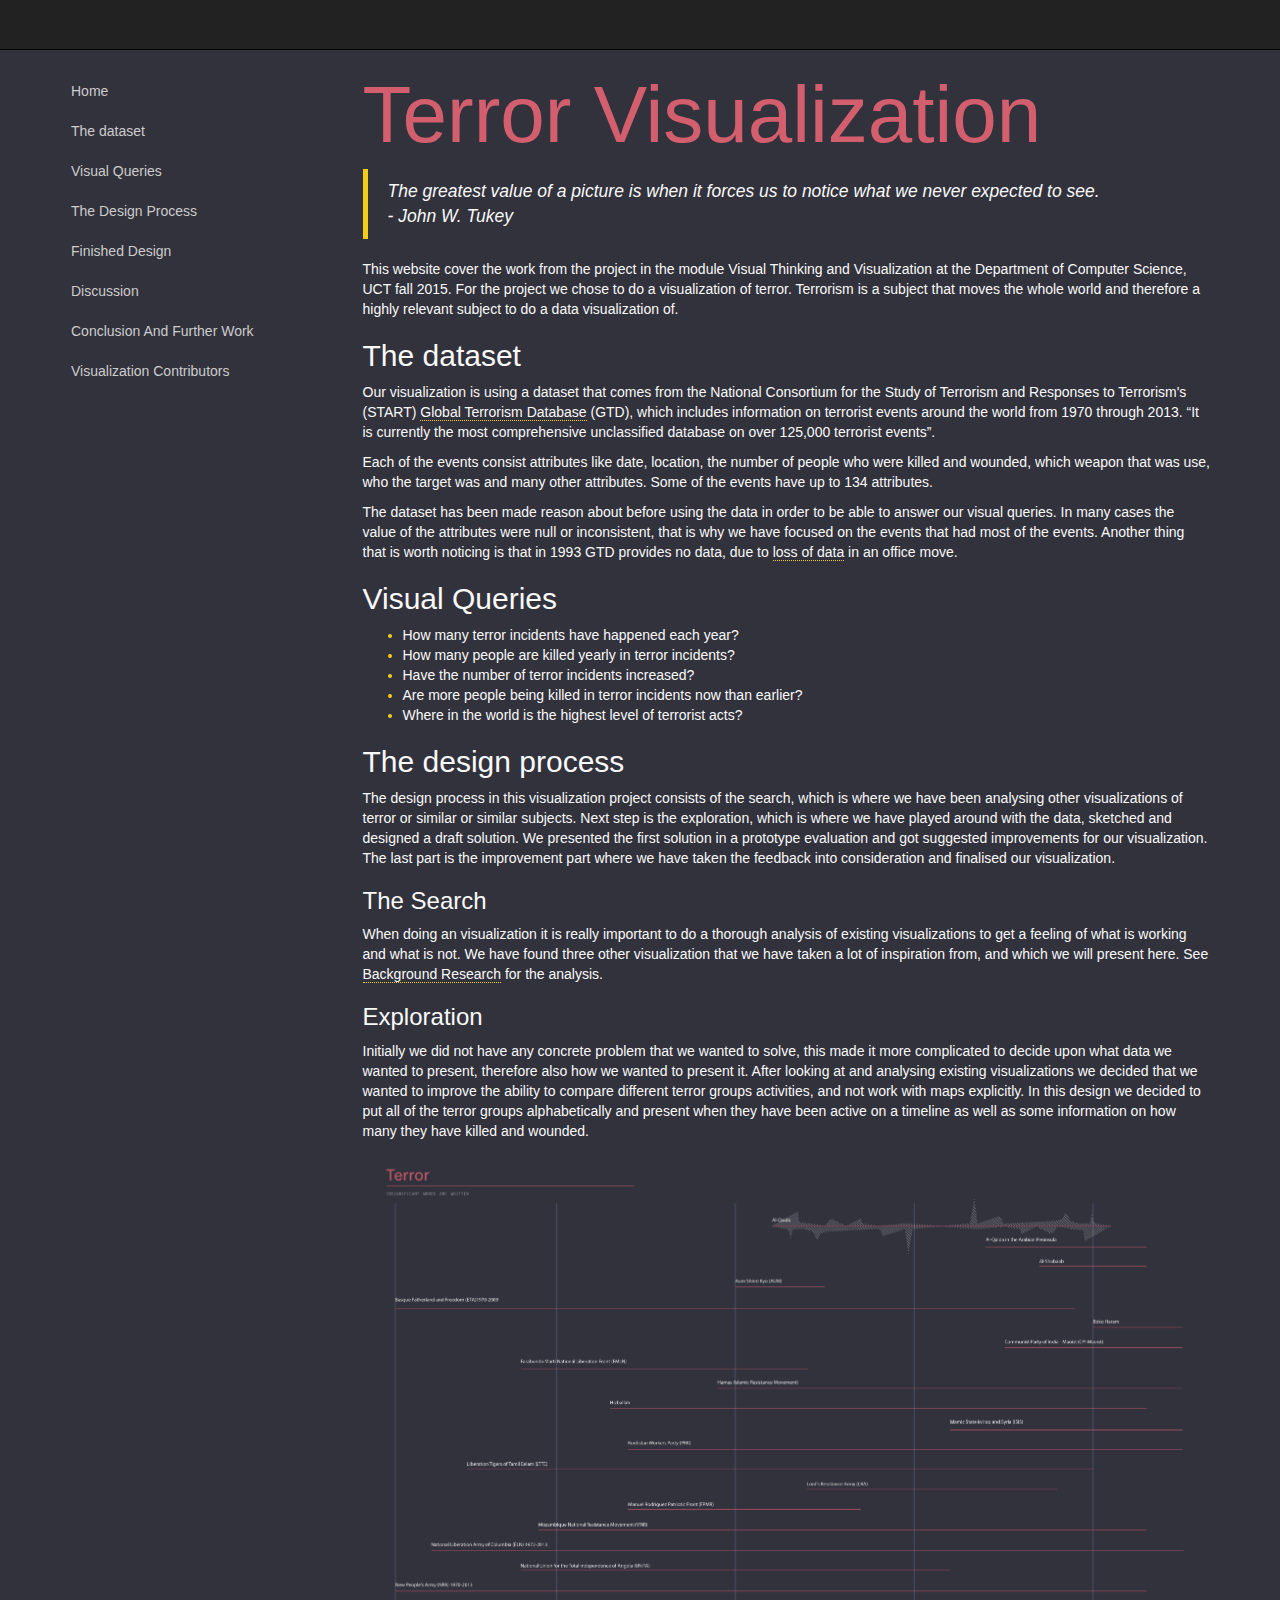
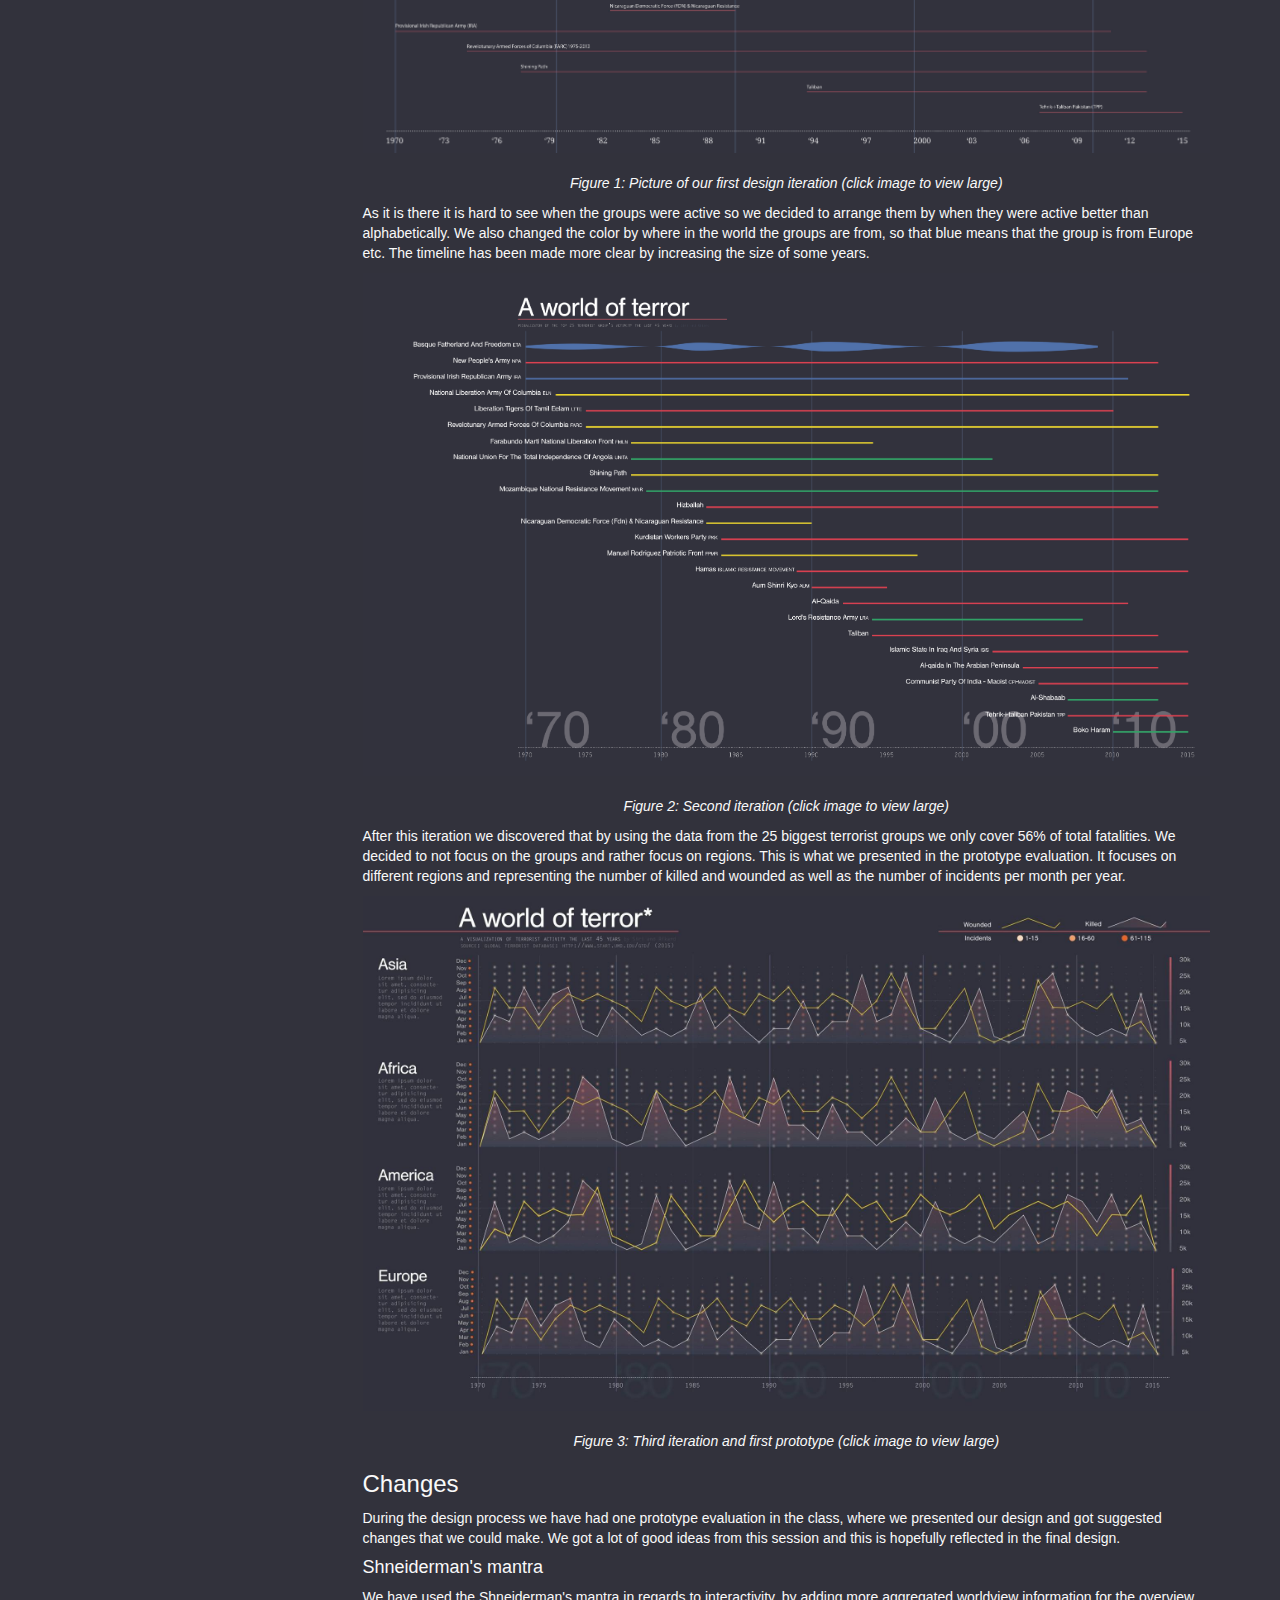
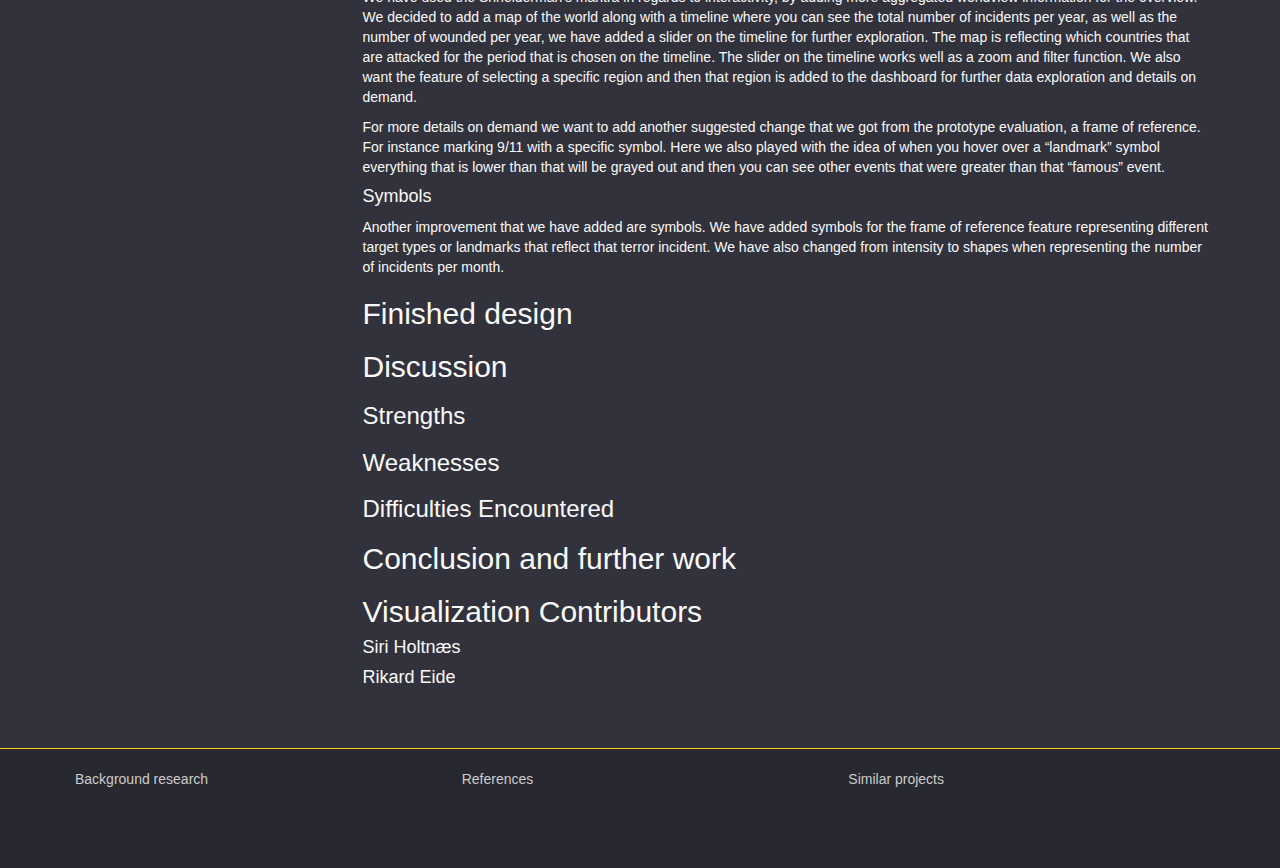
==== index.html @ 4ec5b430 "removed files.." ====
<!DOCTYPE html>
<html lang="en">
<head>
  <meta http-equiv="content-type" content="text/html; charset=UTF-8">
  <meta charset="utf-8">
  <title>Dark layout w/sidebar drawer menu</title>
  <meta name="generator" content="Bootply" />
  <meta name="viewport" content="width=device-width, initial-scale=1, maximum-scale=1">
  <link href="css/bootstrap.min.css" rel="stylesheet">
		<!--[if lt IE 9]>
			<script src="//html5shim.googlecode.com/svn/trunk/html5.js"></script>
      <![endif]-->


      
       <div class="navbar navbar-inverse navbar-fixed-top" role="navigation">
         <div class="container">
           <div class="navbar-header">
             <button type="button" class="navbar-toggle" data-toggle="offcanvas" data-target=".sidebar-nav">
               <span class="icon-bar"></span>
               <span class="icon-bar"></span>
               <span class="icon-bar"></span>
             </button>
           </div>
         </div>
       </div>
     



      <link href="css/styles.css" rel="stylesheet">
    </head>
    <body>
      <div class="page-container">

        <link rel="stylesheet" href="css/fullsizable.css">

    <div class="container">
      <div class="row row-offcanvas row-offcanvas-left">

        <!-- sidebar -->
        <div class="col-xs-6 col-sm-3 sidebar-offcanvas" id="sidebar" role="navigation">
          <div data-spy="affix" data-offset-top="45" data-offset-bottom="90">
            <ul class="nav" id="sidebar-nav">
              <li><a href="index.html">Home</a></li>
              <li><a href="#The dataset">The dataset</a></li>
              <li><a href="#Visual Queries">Visual Queries</a></li>
              <li><a href="#The Design Process">The Design Process</a></li>     
              <li><a href="#Finished Design">Finished Design</a></li>
              <li><a href="#Discussion">Discussion</a></li>
              <li><a href="#Conclusion And Further Work">Conclusion And Further Work</a></li>
              <li><a href="#Visualization Contributors">Visualization Contributors</a></li>     
            </ul>
          </div>
        </div>

        <!-- main area -->


        <div class="col-xs-12 col-sm-9" data-spy="scroll" data-target="#sidebar-nav">
          <h1 id="Header">Terror Visualization</h1>

          <blockquote>
            <p><em>The greatest value of a picture is when it forces us to notice what we never expected to see. <br>- John W. Tukey</em></p>
          </blockquote>

          <p>This website cover the work from the project in the module Visual Thinking and Visualization at the Department of Computer Science, UCT fall 2015. For the project we chose to do a visualization of terror. Terrorism is a subject that moves the whole world and therefore a  highly relevant subject to do a data visualization of.</p>

          <h2 id="The dataset">The dataset</h2>
          <p>Our visualization is using a dataset that comes from the National Consortium for the Study of Terrorism and Responses to Terrorism's (START) <a href="http://www.start.umd.edu/gtd">Global Terrorism Database</a> (GTD), which includes information on terrorist events around the world from 1970 through 2013. “It is currently the most comprehensive unclassified database on over 125,000 terrorist events”.<p/>

            <p>Each of the events consist attributes like date, location, the number of people who were killed and wounded, which weapon that was use, who the target was and many other attributes. Some of the events have up to 134 attributes.</p> 

            <p>The dataset has been made reason about before using the data in order to be able to answer our visual queries. In many cases the value of the attributes were null or inconsistent, that is why we have focused on the events that had most of the events. Another thing that is worth noticing is that in 1993 GTD provides no data, due to <a href="http://www.start.umd.edu/gtd/about/History.aspx">loss of data</a> in an office move. </p>

            <h2 id="Visual Queries">Visual Queries</h2>
            <ul> 
              <li><span>How many terror incidents have happened each year?</span></li>
              <li><span>How many people are killed yearly in terror incidents?</span></li>
               <li><span>Have the number of terror incidents increased?</span></li>
               <li><span>Are more people being killed in terror incidents now than earlier?</span></li>
               <li><span>Where in the world is the highest level of terrorist acts?</span></li> 
             </ul>      

            <h2 id="The design process">The design process</h2>

            <p>The design process in this visualization project consists of the search, which is where we have been analysing other visualizations of terror or similar or similar subjects. Next step is the exploration, which is where we have played around with the data, sketched and designed a draft solution. We presented the first solution in a prototype evaluation and got suggested improvements for our visualization. The last part is the improvement part where we have taken the feedback into consideration and finalised our visualization.  </p>

            <h3 id="The Search">The Search</h3>

            <p>When doing an visualization it is really important to do a thorough analysis of existing visualizations to get a feeling of what is working and what is not. We have found three other visualization that we have taken a lot of inspiration from, and which we will present here. See <a href="background.html#">Background Research</a> for the analysis.</p>


            <h3 id="Exploration">Exploration</h3>

            <p/>Initially we did not have any concrete problem that we wanted to solve, this made it more complicated to decide upon what data we wanted to present, therefore also how we wanted to present it. After looking at and analysing existing visualizations we decided that we wanted to improve the ability to compare different terror groups activities, and not work with maps explicitly. In this design we decided to put all of the terror groups alphabetically and present when they have been active on a timeline as well as some information on how many they have killed and wounded.</p>

            <a href="img/TimelineFirst.jpg" class="fullsizable" alt="Responsive image">
            <img alt="First" class="img-responsive" src="img/TimelineFirst.jpg"></a>

            <p class="text-center"><i>Figure 1: Picture of our first design iteration (click image to view large)</i></p> 

            <p>As it is there it is hard to see when the groups were active so we decided to arrange them by when they were active better than alphabetically. We also changed the color by where in the world the groups are from, so that blue means that the group is from Europe etc. The timeline has been made more clear by increasing the size of some years.</p>

            <a href="img/TimelineSecond.jpg" class="fullsizable" alt="Responsive image">
              <img alt="First" class="img-responsive" src="img/TimelineSecond.jpg">
            </a>

            <p class="text-center"><i>Figure 2: Second iteration (click image to view large)</i> </p>

            <p>After this iteration we discovered that by using the data from the 25 biggest terrorist groups we only cover 56% of total fatalities. We decided to not focus on the groups and rather focus on regions. This is what we presented in the prototype evaluation. It focuses on different regions and representing the number of killed and wounded as well as the number of incidents per month per year.</p>
            
            <a href="img/prototype.jpg" class="fullsizable" alt="Responsive image">
            <img alt="prototype" class="img-responsive" src="img/prototype.jpg"></a>

            <p class="text-center"><i>Figure 3: Third iteration and first prototype (click image to view large)</i><p/>

              <h3 id="Changes">Changes</h3>
              <p>During the design process we have had one prototype evaluation in the class, where we presented our design and got suggested changes that we could make. We got a lot of good ideas from this session and this is hopefully reflected in the final design.

                <h4 id="">Shneiderman's mantra</h4>
                <p>We have used the Shneiderman's mantra in regards to interactivity, by adding more aggregated worldview information for the overview. We decided to add a map of the world along with a timeline where you can see the total number of incidents per year, as well as the number of wounded per year, we have added a slider on the timeline for further exploration.  The map is reflecting which countries that are attacked for the period that is chosen on the timeline. The slider on the timeline works well as a zoom and filter function. We also want the feature of selecting a specific region and then that region is added to the dashboard for further data exploration and details on demand.</p> 

                <p>For more details on demand we want to add another suggested change that we got from the prototype evaluation, a frame of reference. For instance marking 9/11 with a specific symbol. Here we also played with the idea of when you hover over a “landmark” symbol everything that is lower than that will be grayed out and then you can see other events that were greater than that “famous” event.</p>

                <h4 id="">Symbols</h4>
                <p>Another improvement that we have added are symbols. We have added symbols for the frame of reference feature representing different target types or landmarks that reflect that terror incident. We have also changed from intensity to shapes when representing the number of incidents per month. <p>

                  <h2 id="">Finished design</h2>

                  <h2 id="">Discussion</h2>

                  <h3 id="">Strengths</h3>

                  <h3 id="">Weaknesses</h3>

                  <h3 id="">Difficulties Encountered</h3>

                  <h2 id="">Conclusion and further work</h2>

                  <h2 id="">Visualization Contributors</h2>

                  <h4 id="">Siri Holtnæs</h4>

                  <h4 id="">Rikard Eide</h4>

                </div><!-- /.col-xs-12 main -->
              </div><!--/.row-->
            </div><!--/.container-->
          </div><!--/.page-container-->



          <div id="footer"><!--footer-->
            <div class="container">
             <div class="row">
              <ul class="list-unstyled">
                <li class="col-sm-4 col-xs-6">
                  <a href="background.html#">Background research</a>
                </li>
                <li class="col-sm-4 col-xs-6">
                  <a href="#">References</a>
                </li>
                <li class="col-sm-4 col-xs-6">
                  <a href="http://people.cs.uct.ac.za/~mkuttel/VisProjects2013.html">Similar projects</a>
                </li>
              </ul>
            </div><!--/row-->

          </div><!--/container-->
        </div><!--/footer-->

        <!-- script references -->
        <script src="js/jquery.min.js"></script>
        <script src="js/bootstrap.min.js"></script>
        <script src="js/scripts.js"></script>
        <script src="js/jquery.fullsizable.2.0.2.min.js"></script>

      </body>
      </html>
---- css/styles.css ----
html,body {
  height: 100%;
}

/* wrapper for page content to push down footer */
.page-container {
  min-height: 100%;
  height: auto !important;
  height: 100%;
  /* negative indent footer by its height */
  margin: 0 auto -120px;
  /* pad bottom by footer height */
  padding: 0 0 120px;
}

/* set the fixed height of the footer here */
#footer {
  height: 120px;
  background-color: #282830;
  border:0 solid #F2CE16;
  border-top-width: 1px;
  margin-top:50px;
  z-index:100;
}

#footer > .container {
  padding: 20px;
}

#footer a{
  color:#cccccc;
  border-bottom: 0px;
}

#footer a:hover {
  color:#ffffff;
  margin-left:-2px;
  text-decoration:none;
}
blockquote {
border-left-color: #F2CE16;
}

li {
  color: #F2CE16
}

li span {
  color: #f9f9f9
}

body {
  padding-top: 51px; 
  background: #32323C;
  color: #f9f9f9;
}
 a {
  color:#f9f9f9;
  text-decoration: none;
  border-bottom: 1px dotted #F2CE16;
}

a:hover{
 color: #F2CE16;
 text-decoration: none; 
}

h1 {
  font-size: 80px;
  color:#D35F6E;
}
h2  {
  color:#f9f9f9;
}
h3  {
  color:#f9f9f9;
}
h4  {
  color:#f9f9f9;
}

.text-center {
  padding-top: 20px;
}

#sidebar {
  height: 100%;
  padding-right: 0;
  padding-top: 20px;
  z-index:-1;
  -webkit-border-radius: 0px;
  -moz-border-radius: 0px;
  -o-border-radius: 0px;
  border-radius: 0px;
  border: 0px;
}



#sidebar a{
  color:#cccccc;
  border-bottom: 0px;
}

#sidebar a:hover{
  color:#D35F6E;
}

#sidebar .affix {
  position:fixed;
  top:55;
  width:220px;
}

#sidebar .affix-bottom {
  position:fixed;
  top:55;
  width:220px;
}

#sidebar .nav {
  width: 95%;
}
#sidebar li {
  border:0 #1e1e1e solid;
  /*border-bottom-width:1px;*/
}
#sidebar li a {
  padding-left:1px;
}
#sidebar li a:hover {
  background-color:#222222;
  color:#ffffff;
}

/* collapsed sidebar styles */
@media screen and (max-width: 767px) {
  .row-offcanvas {
    position: relative;
    -webkit-transition: all 0.25s ease-out;
    -moz-transition: all 0.25s ease-out;
    transition: all 0.25s ease-out;
  }
  .row-offcanvas-right
  .sidebar-offcanvas {
    right: -41.6%;
  }

  .row-offcanvas-left
  .sidebar-offcanvas {
    left: -41.6%;
  }
  .row-offcanvas-right.active {
    right: 41.6%;
  }
  .row-offcanvas-left.active {
    left: 41.6%;
  }
  .sidebar-offcanvas {
    position: absolute;
    top: 0;
    width: 41.6%;
  }
  #sidebar {
    background-color:#32323C;
    padding-top:0;
  }
  #sidebar .nav>li {
    color: #ddd;
    background: linear-gradient(#32323C, #32323C);
    border-top: 1px solid #32323C;
    border-bottom: 1px solid #32323C;
    padding-left:10px;
  }
  #sidebar .nav>li:first-child {
    border-top:0;
  }
  #sidebar .nav>li>a {
    color: #ddd;
  }
  #sidebar .nav>li>a>img {
    max-width: 14px;
  }
  #sidebar .nav>li>a:hover, #sidebar .nav>li>a:focus {
    text-decoration: none;
    background: linear-gradient(#32323C, #32323C);
    color: #fff;  
  }
  #sidebar .nav .caret {
    border-top-color: #fff;
    border-bottom-color: #fff;
  }
  #sidebar .nav a:hover .caret{
    border-top-color: #fff;
    border-bottom-color: #fff;
  }
}
---- css/fullsizable.css ----
#jquery-fullsizable {
  display: none;
  position: fixed;
  left: 0;
  top: 0;
  width: 100%;
  height: 100%;
  background-color: #000;
  z-index: 999;
}
#jquery-fullsizable.fullsized_spinner {
  background-image: url([data-uri]);
  background-position: 50% 50%;
  background-repeat: no-repeat;
}
#jquery-fullsizable #fullsized_image_holder img {
  display: block;
  margin: 0 auto;
}
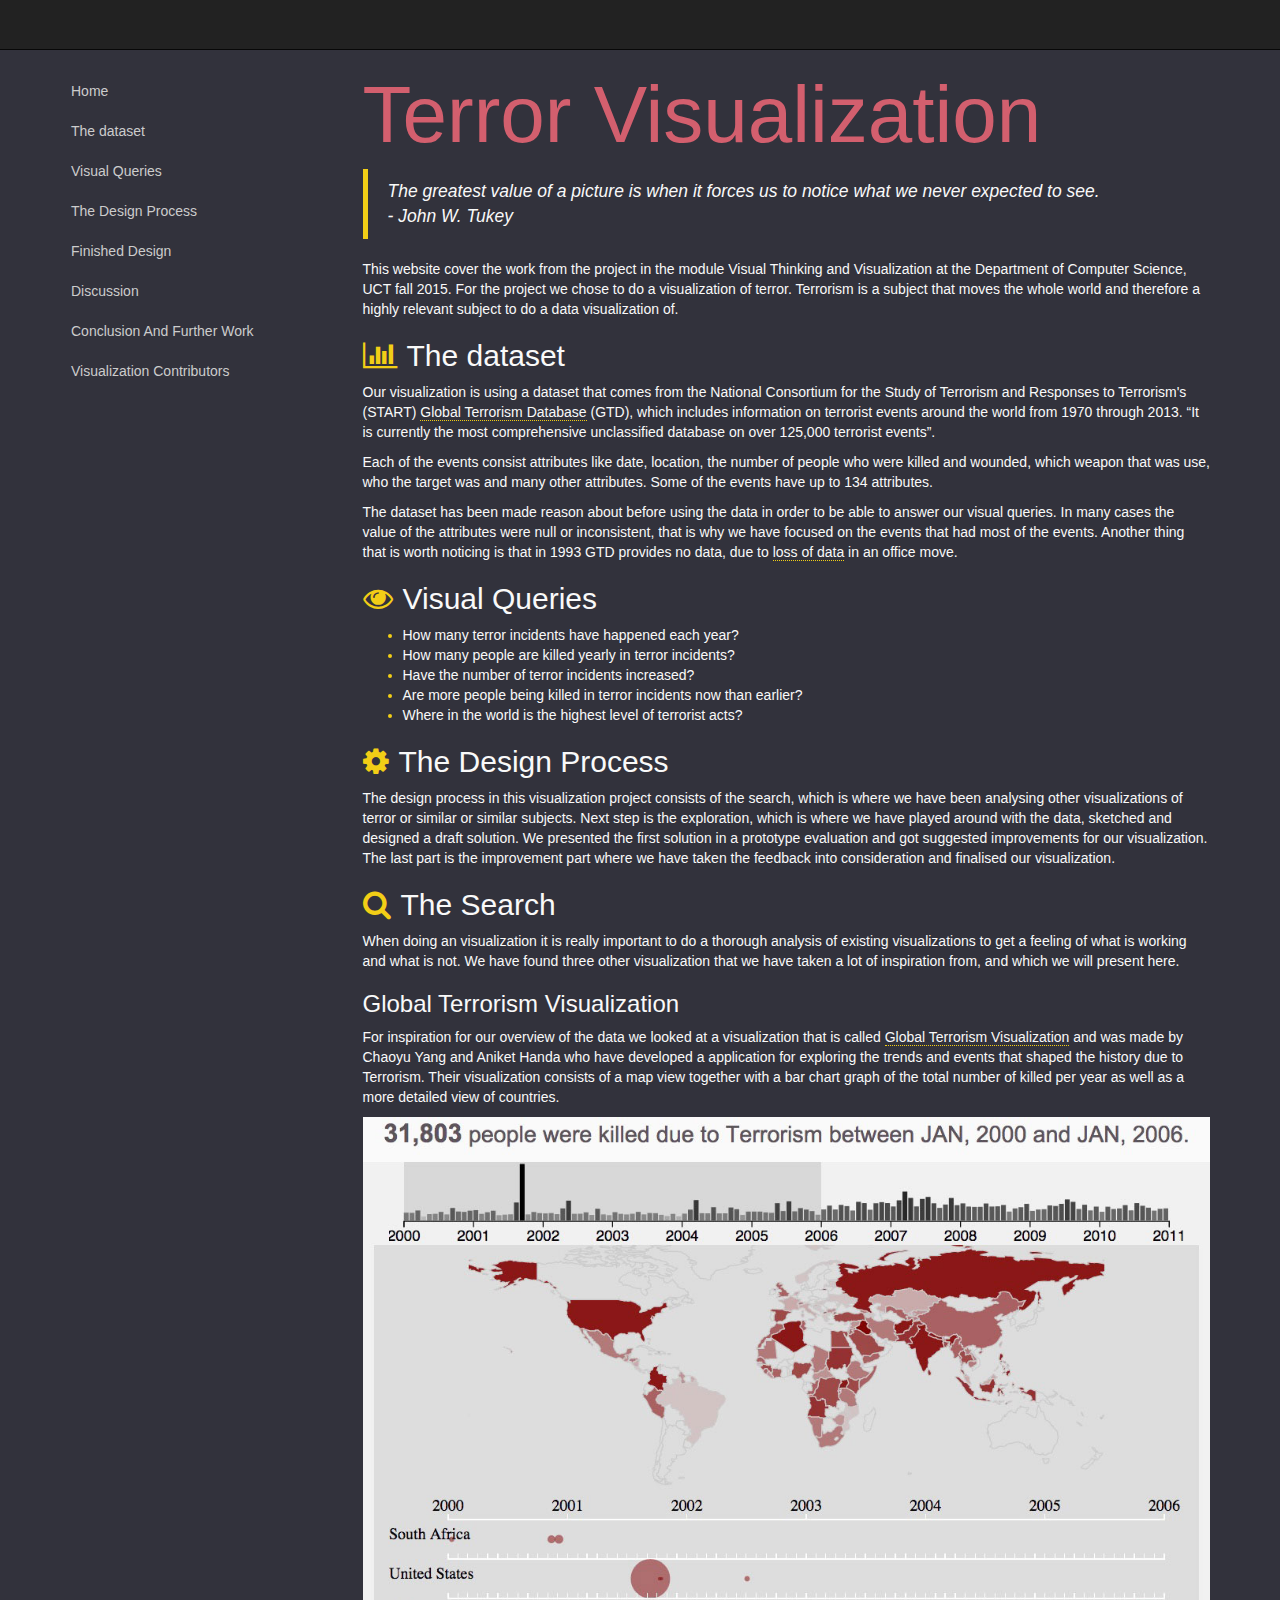
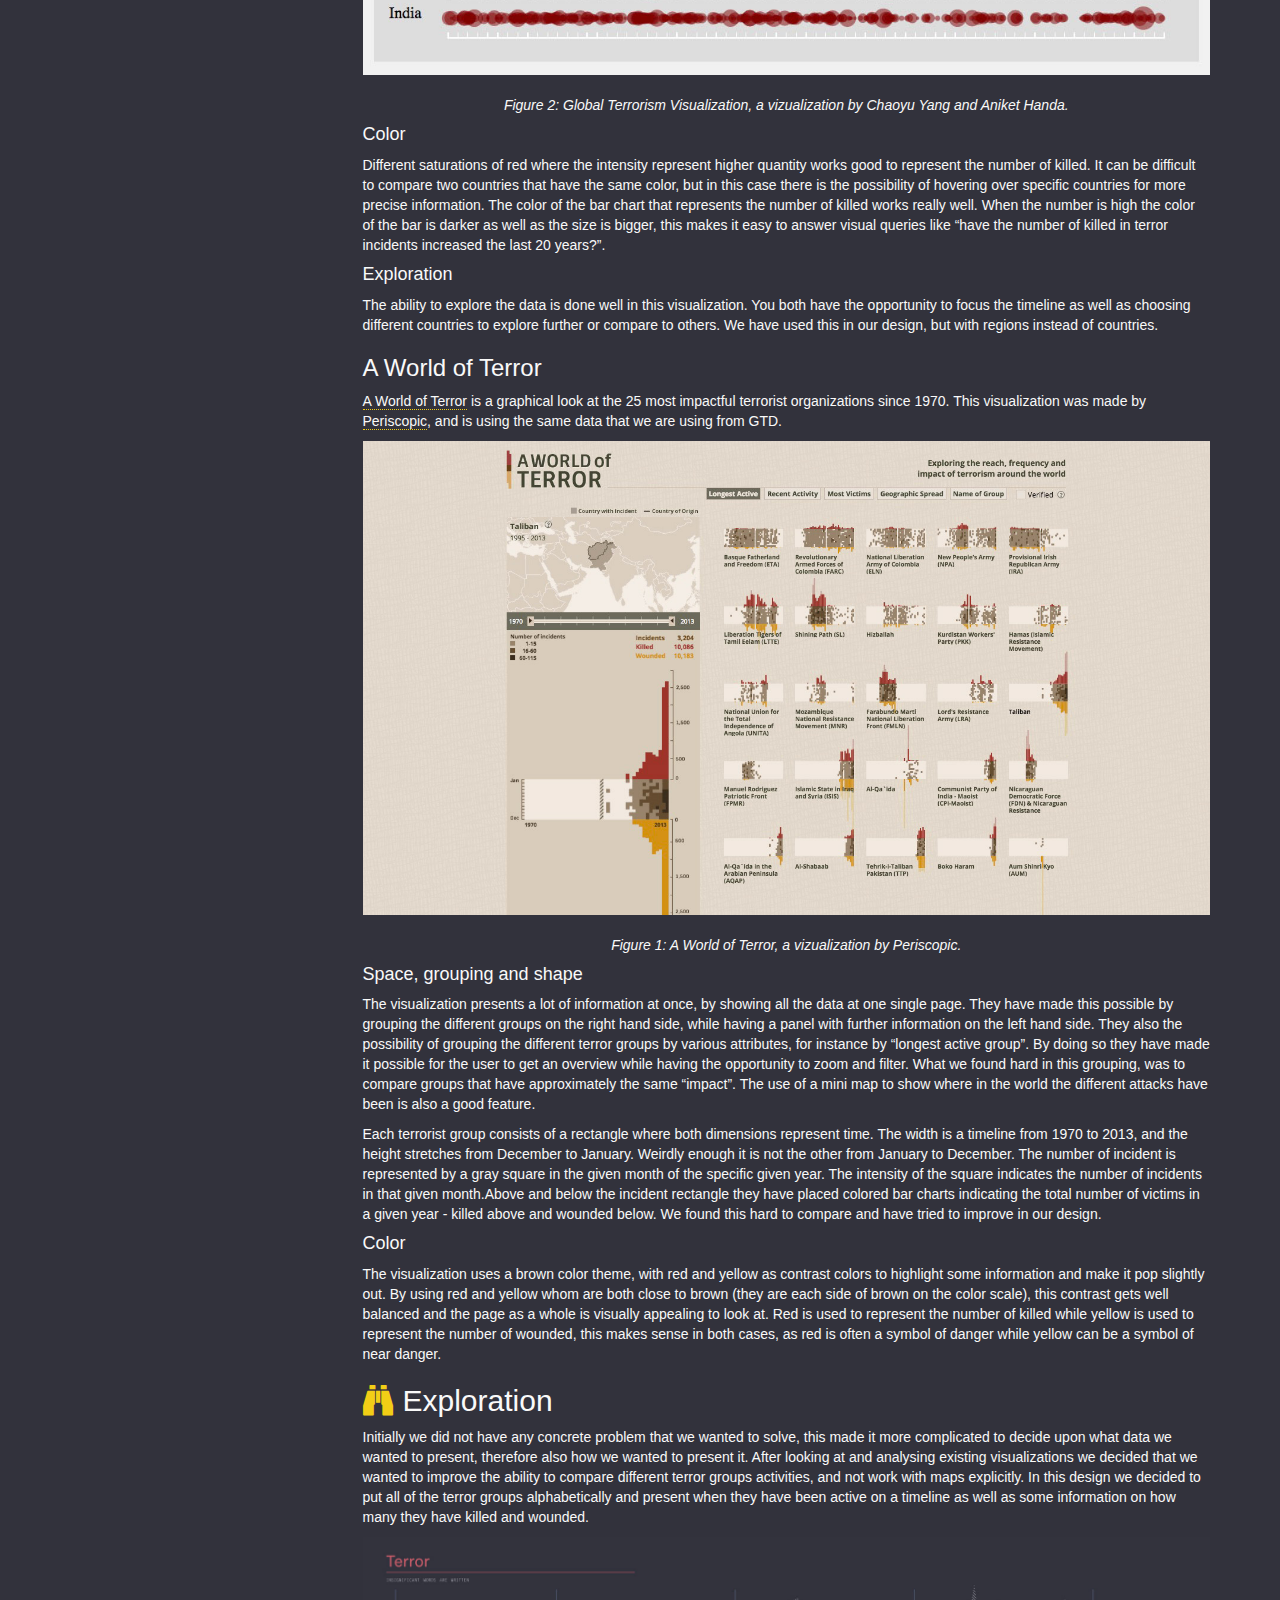
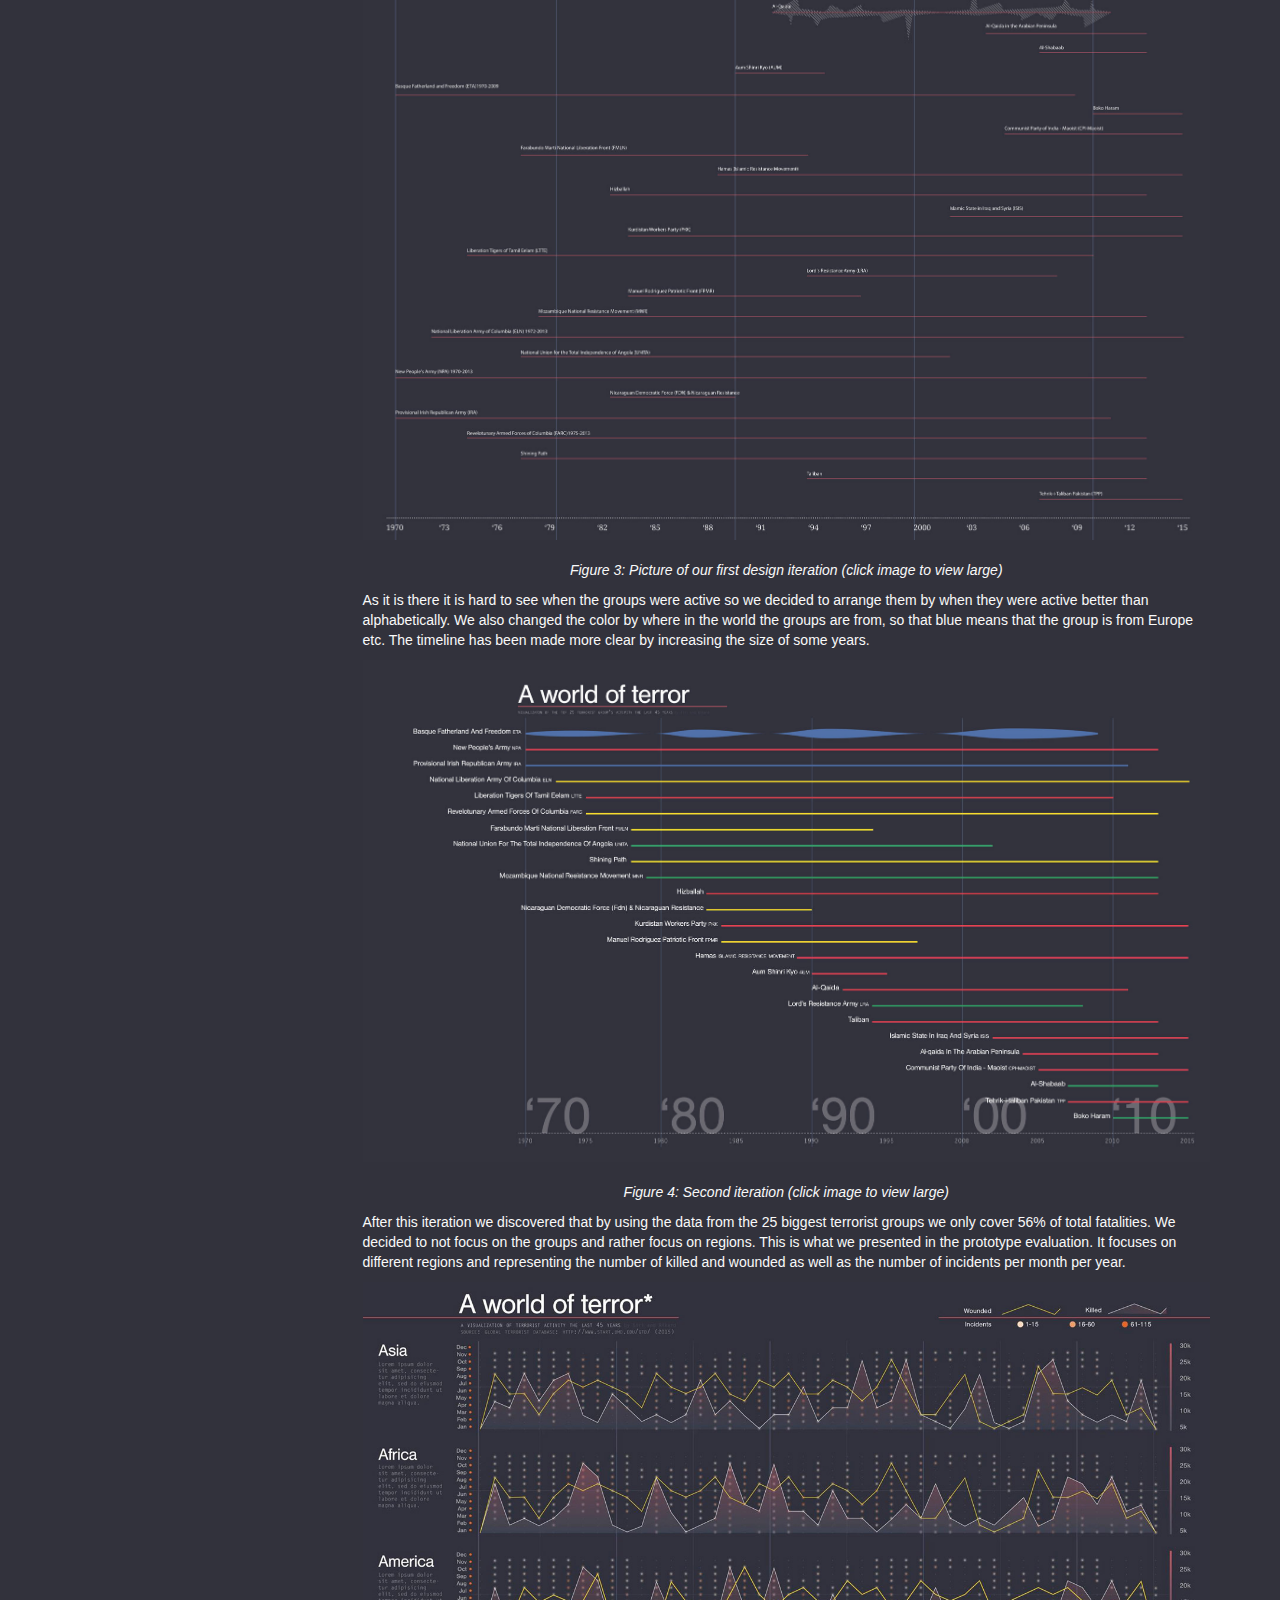
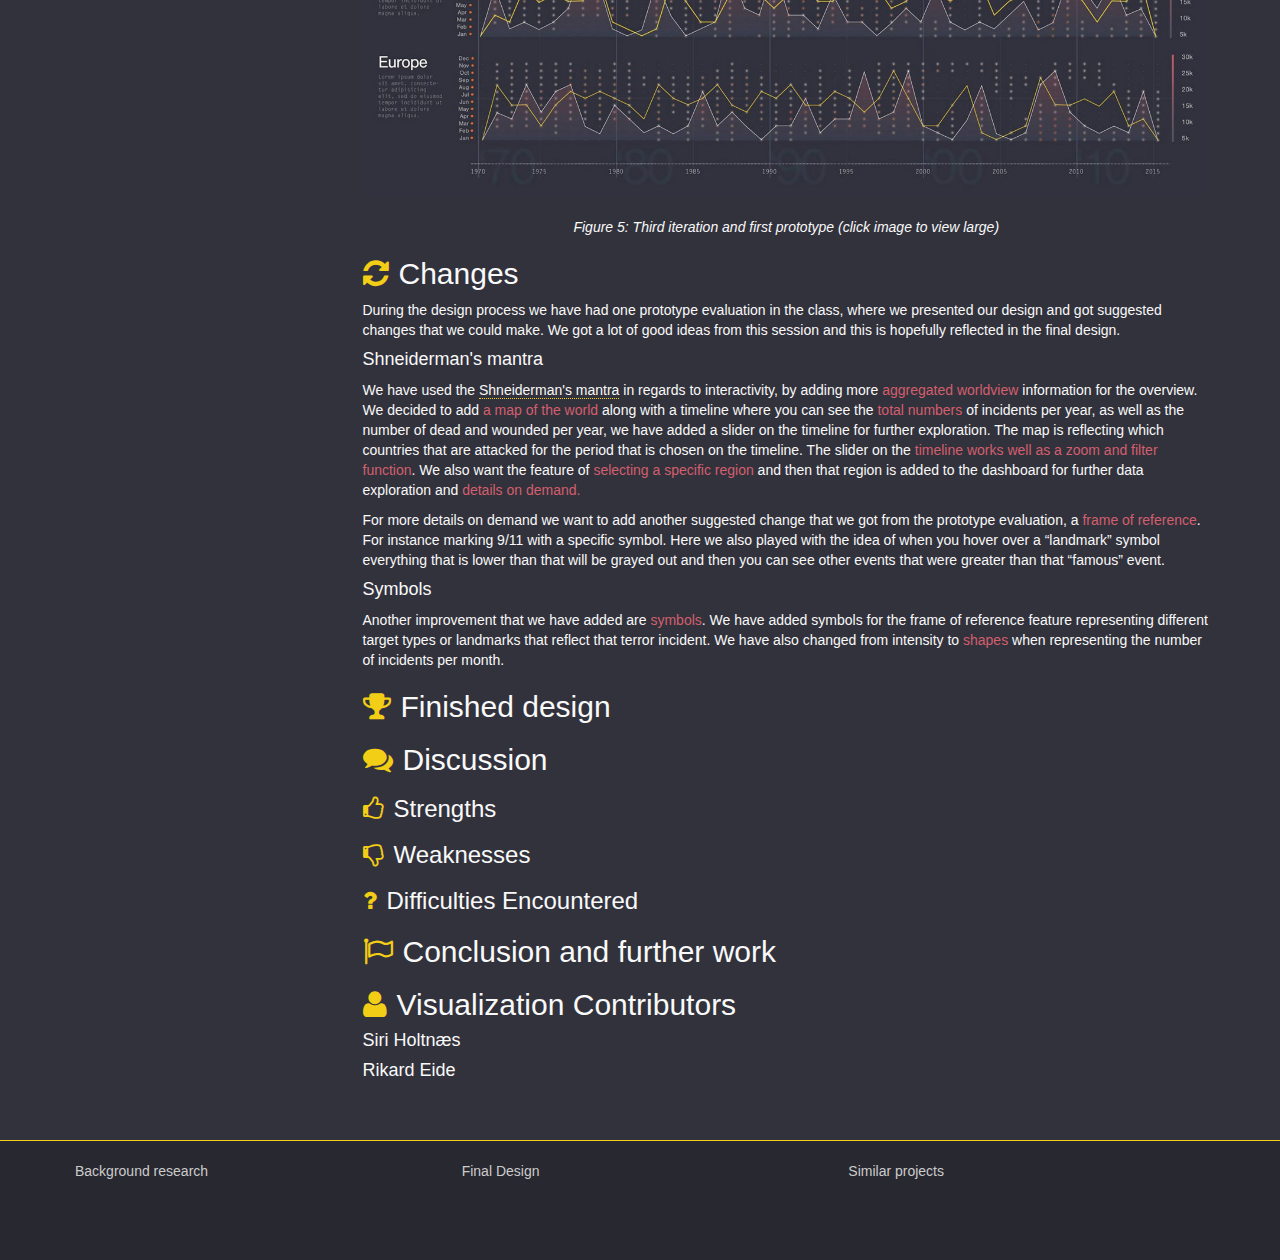
==== commit 094ec7fa: "addded icons" ====
--- a/index.html
+++ b/index.html
@@ -3,178 +3,214 @@
 <head>
   <meta http-equiv="content-type" content="text/html; charset=UTF-8">
   <meta charset="utf-8">
-  <title>Dark layout w/sidebar drawer menu</title>
+  <title>Terror Data Visualization</title>
   <meta name="generator" content="Bootply" />
   <meta name="viewport" content="width=device-width, initial-scale=1, maximum-scale=1">
   <link href="css/bootstrap.min.css" rel="stylesheet">
+  <link rel="stylesheet" href="css/fontawesome/css/font-awesome.min.css">
 		<!--[if lt IE 9]>
 			<script src="//html5shim.googlecode.com/svn/trunk/html5.js"></script>
       <![endif]-->
 
 
       
-       <div class="navbar navbar-inverse navbar-fixed-top" role="navigation">
-         <div class="container">
-           <div class="navbar-header">
-             <button type="button" class="navbar-toggle" data-toggle="offcanvas" data-target=".sidebar-nav">
-               <span class="icon-bar"></span>
-               <span class="icon-bar"></span>
-               <span class="icon-bar"></span>
-             </button>
-           </div>
+      <div class="navbar navbar-inverse navbar-fixed-top" role="navigation">
+       <div class="container">
+         <div class="navbar-header">
+           <button type="button" class="navbar-toggle" data-toggle="offcanvas" data-target=".sidebar-nav">
+             <span class="icon-bar"></span>
+             <span class="icon-bar"></span>
+             <span class="icon-bar"></span>
+           </button>
          </div>
        </div>
+     </div>
      
 
 
 
-      <link href="css/styles.css" rel="stylesheet">
-    </head>
-    <body>
-      <div class="page-container">
-
-        <link rel="stylesheet" href="css/fullsizable.css">
-
-    <div class="container">
-      <div class="row row-offcanvas row-offcanvas-left">
-
-        <!-- sidebar -->
-        <div class="col-xs-6 col-sm-3 sidebar-offcanvas" id="sidebar" role="navigation">
-          <div data-spy="affix" data-offset-top="45" data-offset-bottom="90">
-            <ul class="nav" id="sidebar-nav">
-              <li><a href="index.html">Home</a></li>
-              <li><a href="#The dataset">The dataset</a></li>
-              <li><a href="#Visual Queries">Visual Queries</a></li>
-              <li><a href="#The Design Process">The Design Process</a></li>     
-              <li><a href="#Finished Design">Finished Design</a></li>
-              <li><a href="#Discussion">Discussion</a></li>
-              <li><a href="#Conclusion And Further Work">Conclusion And Further Work</a></li>
-              <li><a href="#Visualization Contributors">Visualization Contributors</a></li>     
-            </ul>
+     <link href="css/styles.css" rel="stylesheet">
+   </head>
+   <body>
+    <div class="page-container">
+
+      <link rel="stylesheet" href="css/fullsizable.css">
+
+      <div class="container">
+        <div class="row row-offcanvas row-offcanvas-left">
+
+          <!-- sidebar -->
+          <div class="col-xs-6 col-sm-3 sidebar-offcanvas" id="sidebar" role="navigation">
+            <div data-spy="affix" data-offset-top="45" data-offset-bottom="90">
+              <ul class="nav" id="sidebar-nav">
+                <li><a href="index.html">Home</a></li>
+                <li><a href="#The dataset">The dataset</a></li>
+                <li><a href="#Visual Queries">Visual Queries</a></li>
+                <li><a href="#The Design Process">The Design Process</a></li>     
+                <li><a href="#Finished Design">Finished Design</a></li>
+                <li><a href="#Discussion">Discussion</a></li>
+                <li><a href="#Conclusion And Further Work">Conclusion And Further Work</a></li>
+                <li><a href="#Visualization Contributors">Visualization Contributors</a></li>     
+              </ul>
+            </div>
           </div>
-        </div>
-
-        <!-- main area -->
-
-
-        <div class="col-xs-12 col-sm-9" data-spy="scroll" data-target="#sidebar-nav">
-          <h1 id="Header">Terror Visualization</h1>
-
-          <blockquote>
-            <p><em>The greatest value of a picture is when it forces us to notice what we never expected to see. <br>- John W. Tukey</em></p>
-          </blockquote>
-
-          <p>This website cover the work from the project in the module Visual Thinking and Visualization at the Department of Computer Science, UCT fall 2015. For the project we chose to do a visualization of terror. Terrorism is a subject that moves the whole world and therefore a  highly relevant subject to do a data visualization of.</p>
-
-          <h2 id="The dataset">The dataset</h2>
-          <p>Our visualization is using a dataset that comes from the National Consortium for the Study of Terrorism and Responses to Terrorism's (START) <a href="http://www.start.umd.edu/gtd">Global Terrorism Database</a> (GTD), which includes information on terrorist events around the world from 1970 through 2013. “It is currently the most comprehensive unclassified database on over 125,000 terrorist events”.<p/>
-
-            <p>Each of the events consist attributes like date, location, the number of people who were killed and wounded, which weapon that was use, who the target was and many other attributes. Some of the events have up to 134 attributes.</p> 
-
-            <p>The dataset has been made reason about before using the data in order to be able to answer our visual queries. In many cases the value of the attributes were null or inconsistent, that is why we have focused on the events that had most of the events. Another thing that is worth noticing is that in 1993 GTD provides no data, due to <a href="http://www.start.umd.edu/gtd/about/History.aspx">loss of data</a> in an office move. </p>
-
-            <h2 id="Visual Queries">Visual Queries</h2>
-            <ul> 
-              <li><span>How many terror incidents have happened each year?</span></li>
-              <li><span>How many people are killed yearly in terror incidents?</span></li>
-               <li><span>Have the number of terror incidents increased?</span></li>
-               <li><span>Are more people being killed in terror incidents now than earlier?</span></li>
-               <li><span>Where in the world is the highest level of terrorist acts?</span></li> 
-             </ul>      
-
-            <h2 id="The design process">The design process</h2>
-
-            <p>The design process in this visualization project consists of the search, which is where we have been analysing other visualizations of terror or similar or similar subjects. Next step is the exploration, which is where we have played around with the data, sketched and designed a draft solution. We presented the first solution in a prototype evaluation and got suggested improvements for our visualization. The last part is the improvement part where we have taken the feedback into consideration and finalised our visualization.  </p>
-
-            <h3 id="The Search">The Search</h3>
-
-            <p>When doing an visualization it is really important to do a thorough analysis of existing visualizations to get a feeling of what is working and what is not. We have found three other visualization that we have taken a lot of inspiration from, and which we will present here. See <a href="background.html#">Background Research</a> for the analysis.</p>
-
-
-            <h3 id="Exploration">Exploration</h3>
-
-            <p/>Initially we did not have any concrete problem that we wanted to solve, this made it more complicated to decide upon what data we wanted to present, therefore also how we wanted to present it. After looking at and analysing existing visualizations we decided that we wanted to improve the ability to compare different terror groups activities, and not work with maps explicitly. In this design we decided to put all of the terror groups alphabetically and present when they have been active on a timeline as well as some information on how many they have killed and wounded.</p>
-
-            <a href="img/TimelineFirst.jpg" class="fullsizable" alt="Responsive image">
-            <img alt="First" class="img-responsive" src="img/TimelineFirst.jpg"></a>
-
-            <p class="text-center"><i>Figure 1: Picture of our first design iteration (click image to view large)</i></p> 
-
-            <p>As it is there it is hard to see when the groups were active so we decided to arrange them by when they were active better than alphabetically. We also changed the color by where in the world the groups are from, so that blue means that the group is from Europe etc. The timeline has been made more clear by increasing the size of some years.</p>
-
-            <a href="img/TimelineSecond.jpg" class="fullsizable" alt="Responsive image">
-              <img alt="First" class="img-responsive" src="img/TimelineSecond.jpg">
-            </a>
-
-            <p class="text-center"><i>Figure 2: Second iteration (click image to view large)</i> </p>
-
-            <p>After this iteration we discovered that by using the data from the 25 biggest terrorist groups we only cover 56% of total fatalities. We decided to not focus on the groups and rather focus on regions. This is what we presented in the prototype evaluation. It focuses on different regions and representing the number of killed and wounded as well as the number of incidents per month per year.</p>
-            
-            <a href="img/prototype.jpg" class="fullsizable" alt="Responsive image">
-            <img alt="prototype" class="img-responsive" src="img/prototype.jpg"></a>
-
-            <p class="text-center"><i>Figure 3: Third iteration and first prototype (click image to view large)</i><p/>
-
-              <h3 id="Changes">Changes</h3>
-              <p>During the design process we have had one prototype evaluation in the class, where we presented our design and got suggested changes that we could make. We got a lot of good ideas from this session and this is hopefully reflected in the final design.
-
-                <h4 id="">Shneiderman's mantra</h4>
-                <p>We have used the Shneiderman's mantra in regards to interactivity, by adding more aggregated worldview information for the overview. We decided to add a map of the world along with a timeline where you can see the total number of incidents per year, as well as the number of wounded per year, we have added a slider on the timeline for further exploration.  The map is reflecting which countries that are attacked for the period that is chosen on the timeline. The slider on the timeline works well as a zoom and filter function. We also want the feature of selecting a specific region and then that region is added to the dashboard for further data exploration and details on demand.</p> 
-
-                <p>For more details on demand we want to add another suggested change that we got from the prototype evaluation, a frame of reference. For instance marking 9/11 with a specific symbol. Here we also played with the idea of when you hover over a “landmark” symbol everything that is lower than that will be grayed out and then you can see other events that were greater than that “famous” event.</p>
-
-                <h4 id="">Symbols</h4>
-                <p>Another improvement that we have added are symbols. We have added symbols for the frame of reference feature representing different target types or landmarks that reflect that terror incident. We have also changed from intensity to shapes when representing the number of incidents per month. <p>
-
-                  <h2 id="">Finished design</h2>
-
-                  <h2 id="">Discussion</h2>
-
-                  <h3 id="">Strengths</h3>
-
-                  <h3 id="">Weaknesses</h3>
-
-                  <h3 id="">Difficulties Encountered</h3>
-
-                  <h2 id="">Conclusion and further work</h2>
-
-                  <h2 id="">Visualization Contributors</h2>
-
-                  <h4 id="">Siri Holtnæs</h4>
-
-                  <h4 id="">Rikard Eide</h4>
-
-                </div><!-- /.col-xs-12 main -->
-              </div><!--/.row-->
-            </div><!--/.container-->
-          </div><!--/.page-container-->
-
-
-
-          <div id="footer"><!--footer-->
-            <div class="container">
-             <div class="row">
-              <ul class="list-unstyled">
-                <li class="col-sm-4 col-xs-6">
-                  <a href="background.html#">Background research</a>
-                </li>
-                <li class="col-sm-4 col-xs-6">
-                  <a href="#">References</a>
-                </li>
-                <li class="col-sm-4 col-xs-6">
-                  <a href="http://people.cs.uct.ac.za/~mkuttel/VisProjects2013.html">Similar projects</a>
-                </li>
-              </ul>
-            </div><!--/row-->
-
-          </div><!--/container-->
-        </div><!--/footer-->
-
-        <!-- script references -->
-        <script src="js/jquery.min.js"></script>
-        <script src="js/bootstrap.min.js"></script>
-        <script src="js/scripts.js"></script>
-        <script src="js/jquery.fullsizable.2.0.2.min.js"></script>
-
-      </body>
-      </html>+
+          <!-- main area -->
+
+
+          <div class="col-xs-12 col-sm-9" data-spy="scroll" data-target="#sidebar-nav">
+            <h1 id="Header">Terror Visualization</h1>
+
+            <blockquote>
+              <p><em>The greatest value of a picture is when it forces us to notice what we never expected to see. <br>- John W. Tukey</em></p>
+            </blockquote>
+
+            <p>This website cover the work from the project in the module Visual Thinking and Visualization at the Department of Computer Science, UCT fall 2015. For the project we chose to do a visualization of terror. Terrorism is a subject that moves the whole world and therefore a  highly relevant subject to do a data visualization of.</p>
+
+            <h2><i class="fa fa-bar-chart"></i><span class="break"></span>The dataset</h2>
+            <p>Our visualization is using a dataset that comes from the National Consortium for the Study of Terrorism and Responses to Terrorism's (START) <a href="http://www.start.umd.edu/gtd">Global Terrorism Database</a> (GTD), which includes information on terrorist events around the world from 1970 through 2013. “It is currently the most comprehensive unclassified database on over 125,000 terrorist events”.<p/>
+
+              <p>Each of the events consist attributes like date, location, the number of people who were killed and wounded, which weapon that was use, who the target was and many other attributes. Some of the events have up to 134 attributes.</p> 
+
+              <p>The dataset has been made reason about before using the data in order to be able to answer our visual queries. In many cases the value of the attributes were null or inconsistent, that is why we have focused on the events that had most of the events. Another thing that is worth noticing is that in 1993 GTD provides no data, due to <a href="http://www.start.umd.edu/gtd/about/History.aspx">loss of data</a> in an office move. </p>
+
+
+               <h2><i class="fa fa-eye"></i><span class="break"></span>Visual Queries</h2>
+              <ul> 
+                <li><span>How many terror incidents have happened each year?</span></li>
+                <li><span>How many people are killed yearly in terror incidents?</span></li>
+                <li><span>Have the number of terror incidents increased?</span></li>
+                <li><span>Are more people being killed in terror incidents now than earlier?</span></li>
+                <li><span>Where in the world is the highest level of terrorist acts?</span></li> 
+              </ul>      
+
+              <h2><i class="fa fa-cog"></i><span class="break"></span>The Design Process</h2>
+
+              <p>The design process in this visualization project consists of the search, which is where we have been analysing other visualizations of terror or similar or similar subjects. Next step is the exploration, which is where we have played around with the data, sketched and designed a draft solution. We presented the first solution in a prototype evaluation and got suggested improvements for our visualization. The last part is the improvement part where we have taken the feedback into consideration and finalised our visualization.  </p>
+
+              <h2><i class="fa fa-search"></i><span class="break"></span>The Search</h2>
+
+              <p>When doing an visualization it is really important to do a thorough analysis of existing visualizations to get a feeling of what is working and what is not. We have found three other visualization that we have taken a lot of inspiration from, and which we will present here. </p>
+
+              <y><h3 id="Global Terrorism Visualization"> Global Terrorism Visualization</h3></y>
+              <p>For inspiration for our overview of the data we looked at a visualization that is called <a href="http://cse512-14w.github.io/a3-chaoyu-aniket/">Global Terrorism Visualization</a> and was made by Chaoyu Yang and Aniket Handa who have developed a application for exploring the trends and events that shaped the history due to Terrorism. Their visualization consists of a map view together with a bar chart graph of the total number of killed per year as well as a more detailed view of countries.</p>
+
+              <a href="img/gtv.jpg" class="fullsizable" alt="Responsive image">
+               <a href="img/gtv.jpg" class="fullsizable" alt="Responsive image">
+                <img alt="gtv" class="img-responsive" src="img/gtv.jpg"></a>
+
+
+                <p class="text-center"><i>Figure 2: Global Terrorism Visualization, a vizualization by Chaoyu Yang and Aniket Handa.</i></p> 
+
+                <h4 id="">Color</h4>
+                Different saturations of red where the intensity represent higher quantity works good to represent the number of killed. It can be difficult to compare two countries that have the same color, but in this case there is the possibility of hovering over specific countries for more precise information. The color of the bar chart that represents the number of killed works really well. When the number is high the color of the bar is darker as well as the size is bigger, this makes it easy to answer visual queries like “have the number of killed in terror incidents increased the last 20 years?”.<p/>
+
+                <h4 id="">Exploration</h4>
+                <p>The ability to explore the data is done well in this visualization. You both have the opportunity to focus the timeline as well as choosing different countries to explore further or compare to others. We have used this in our design, but with regions instead of countries. </p>
+                <h3 id="A World of Terror"> A World of Terror</h3>
+                <p><a href="http://terror.periscopic.com/">A World of Terror</a> is a graphical look at the 25 most impactful terrorist organizations since 1970. This visualization was made by <a href="http://www.periscopic.com/">Periscopic</a>, and is using the same data that we are using from GTD.</p>
+
+                <a href="img/wot.jpg" class="fullsizable" alt="Responsive image">
+                  <img alt="wot" class="img-responsive" src="img/wot.jpg"></a>
+
+
+                  <p class="text-center"><i>Figure 1: A World of Terror, a vizualization by Periscopic.</i></p> 
+
+
+                  <h4 id="">Space, grouping and shape </h4>
+                  <p>The visualization presents a lot of information at once, by showing all the data at one single page. They have made this possible by grouping the different groups on the right hand side, while having a panel with further information on the left hand side. They also the possibility of grouping the different terror groups by various attributes, for instance by “longest active group”. By doing so they have made it possible for the user to get an overview while having the opportunity to zoom and filter. What we found hard in this grouping, was to compare groups that have approximately the same “impact”. The use of a mini map to show where in the world the different attacks have been is also a good feature.</p> 
+
+                  <p>Each terrorist group consists of a rectangle where both dimensions represent time. The width is a timeline from 1970 to 2013, and the height stretches from December to January. Weirdly enough it is not the other from January to December. The number of incident is represented by a gray square in the given month of the specific given year. The intensity of the square indicates the number of incidents in that given month.Above and below the incident rectangle they have placed colored bar charts indicating the total number of victims in a given year - killed above and wounded below. We found this hard to compare and have tried to improve in our design. </p>
+
+                  <h4 id="">Color</h4>
+
+                  <p>The visualization uses a brown color theme, with red and yellow as contrast colors to highlight some information and make it pop slightly out. By using red and yellow whom are both close to brown (they are each side of brown on the color scale), this contrast gets well balanced and the page as a whole is visually appealing to look at. Red is used to represent the number of killed while yellow is used to represent the number of wounded, this makes sense in both cases, as red is often a symbol of danger while yellow can be a symbol of near danger.</p>
+
+
+              <h2><i class="fa fa-binoculars"></i><span class="break"></span>Exploration</h2>
+
+                  <p/>Initially we did not have any concrete problem that we wanted to solve, this made it more complicated to decide upon what data we wanted to present, therefore also how we wanted to present it. After looking at and analysing existing visualizations we decided that we wanted to improve the ability to compare different terror groups activities, and not work with maps explicitly. In this design we decided to put all of the terror groups alphabetically and present when they have been active on a timeline as well as some information on how many they have killed and wounded.</p>
+
+                  <a href="img/TimelineFirst.jpg" class="fullsizable" alt="Responsive image">
+                    <img alt="First" class="img-responsive" src="img/TimelineFirst.jpg"></a>
+
+                    <p class="text-center"><i>Figure 3: Picture of our first design iteration (click image to view large)</i></p> 
+
+                    <p>As it is there it is hard to see when the groups were active so we decided to arrange them by when they were active better than alphabetically. We also changed the color by where in the world the groups are from, so that blue means that the group is from Europe etc. The timeline has been made more clear by increasing the size of some years.</p>
+
+                    <a href="img/TimelineSecond.jpg" class="fullsizable" alt="Responsive image">
+                      <img alt="First" class="img-responsive" src="img/TimelineSecond.jpg">
+                    </a>
+
+                    <p class="text-center"><i>Figure 4: Second iteration (click image to view large)</i> </p>
+
+                    <p>After this iteration we discovered that by using the data from the 25 biggest terrorist groups we only cover 56% of total fatalities. We decided to not focus on the groups and rather focus on regions. This is what we presented in the prototype evaluation. It focuses on different regions and representing the number of killed and wounded as well as the number of incidents per month per year.</p>
+
+                    <a href="img/prototype.jpg" class="fullsizable" alt="Responsive image">
+                      <img alt="prototype" class="img-responsive" src="img/prototype.jpg"></a>
+
+                      <p class="text-center"><i>Figure 5: Third iteration and first prototype (click image to view large)</i><p/>
+
+                   <h2><i class="fa fa-refresh"></i><span class="break"></span>Changes</h2>
+                        <p>During the design process we have had one prototype evaluation in the class, where we presented our design and got suggested changes that we could make. We got a lot of good ideas from this session and this is hopefully reflected in the final design.
+
+                          <h4 id="">Shneiderman's mantra</h4>
+                          <p>We have used the <a href="http://www.infovis-wiki.net/index.php/Visual_Information-Seeking_Mantra">Shneiderman's mantra</a> in regards to interactivity, by adding more <x>aggregated worldview</x> information for the overview. We decided to add <x>a map of the world</x> along with a timeline where you can see the <x>total numbers</x> of incidents per year, as well as the number of dead and wounded per year, we have added a slider on the timeline for further exploration.  The map is reflecting which countries that are attacked for the period that is chosen on the timeline. The slider on the <x>timeline works well as a zoom and filter function</x>. We also want the feature of <x>selecting a specific region</x> and then that region is added to the dashboard for further data exploration and <x  >details on demand<x/>.</p> 
+
+                          <p>For more details on demand we want to add another suggested change that we got from the prototype evaluation, a <x>frame of reference</x>. For instance marking 9/11 with a specific symbol. Here we also played with the idea of when you hover over a “landmark” symbol everything that is lower than that will be grayed out and then you can see other events that were greater than that “famous” event.</p>
+
+                          <h4 id="">Symbols</h4>
+                          <p>Another improvement that we have added are <x>symbols</x>. We have added symbols for the frame of reference feature representing different target types or landmarks that reflect that terror incident. We have also changed from intensity to <x>shapes</x> when representing the number of incidents per month. <p>
+
+                            <h2><i class="fa fa-trophy"></i><span class="break"></span>Finished design</h2>
+
+                            <h2><i class="fa fa-comments"></i><span class="break"></span>Discussion</h2>
+                          
+                            <h3><i class="fa fa-thumbs-o-up"></i><span class="break"></span>Strengths</h3>
+
+                            <h3><i class="fa fa-thumbs-o-down"></i><span class="break"></span>Weaknesses</h3>
+
+                            <h3><i class="fa fa-question"></i><span class="break"></span>Difficulties Encountered</h3>
+
+                            <h2><i class="fa fa-flag-o"></i><span class="break"></span>Conclusion and further work</h2>
+
+                            <h2><i class="fa fa-user"></i><span class="break"></span>Visualization Contributors</h2>
+
+                            <h4 id="">Siri Holtnæs</h4>
+
+                            <h4 id="">Rikard Eide</h4>
+
+                          </div><!-- /.col-xs-12 main -->
+                        </div><!--/.row-->
+                      </div><!--/.container-->
+                    </div><!--/.page-container-->
+
+
+
+                    <div id="footer"><!--footer-->
+                      <div class="container">
+                       <div class="row">
+                        <ul class="list-unstyled">
+                          <li class="col-sm-4 col-xs-6">
+                            <a href="background.html#">Background research</a>
+                          </li>
+                          <li class="col-sm-4 col-xs-6">
+                            <a href="finaldesign.html">Final Design</a>
+                          </li>
+                          <li class="col-sm-4 col-xs-6">
+                            <a href="http://people.cs.uct.ac.za/~mkuttel/VisProjects2013.html">Similar projects</a>
+                          </li>
+                        </ul>
+                      </div><!--/row-->
+
+                    </div><!--/container-->
+                  </div><!--/footer-->
+
+                  <!-- script references -->
+                  <script src="js/jquery.min.js"></script>
+                  <script src="js/bootstrap.min.js"></script>
+                  <script src="js/scripts.js"></script>
+                  <script src="js/jquery.fullsizable.2.0.2.min.js"></script>
+
+                </body>
+                </html>--- a/css/styles.css
+++ b/css/styles.css
@@ -41,6 +41,14 @@
 border-left-color: #F2CE16;
 }
 
+x {
+  color: #D35F6E
+}
+
+y {
+  text-decoration: 
+}
+
 li {
   color: #F2CE16
 }
@@ -69,6 +77,7 @@
   font-size: 80px;
   color:#D35F6E;
 }
+
 h2  {
   color:#f9f9f9;
 }
@@ -81,6 +90,14 @@
 
 .text-center {
   padding-top: 20px;
+}
+
+.break{
+  margin-right: 10px;
+}
+
+.fa {
+  color: #F2CE16;
 }
 
 #sidebar {
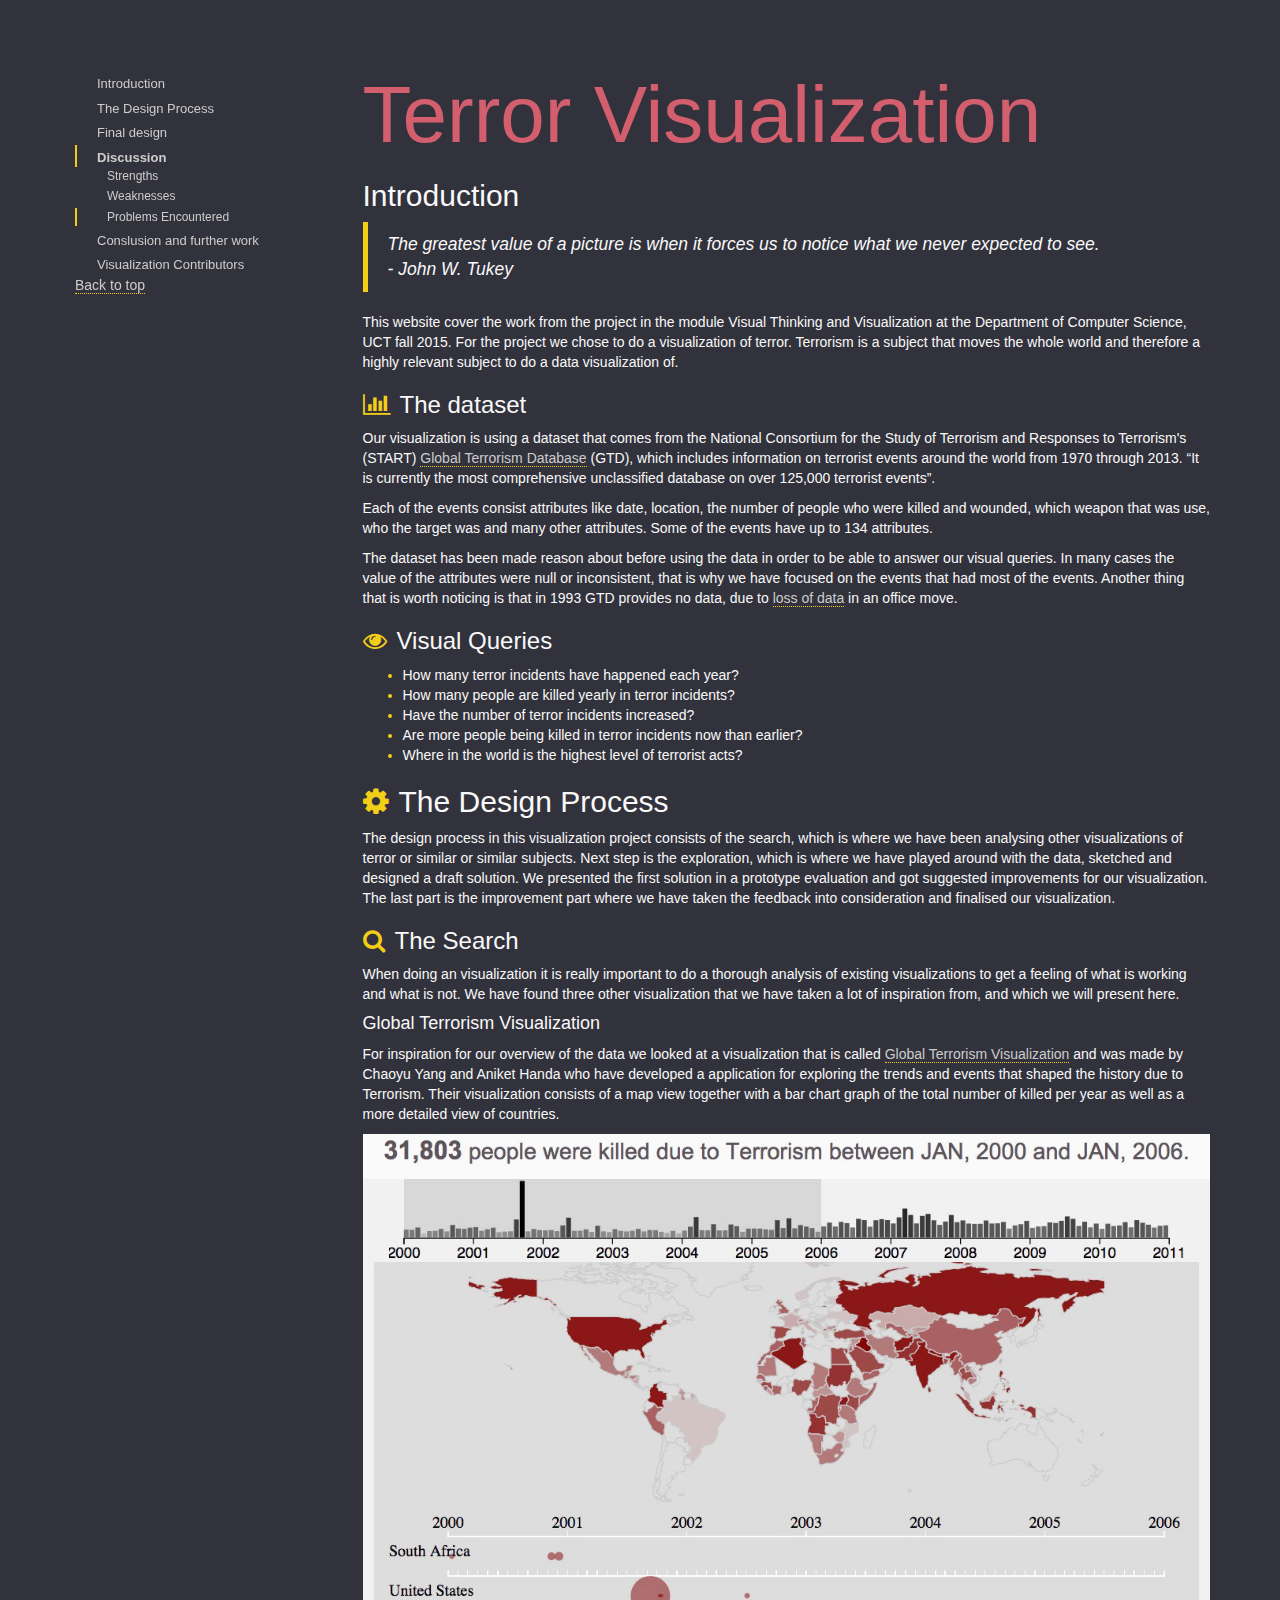
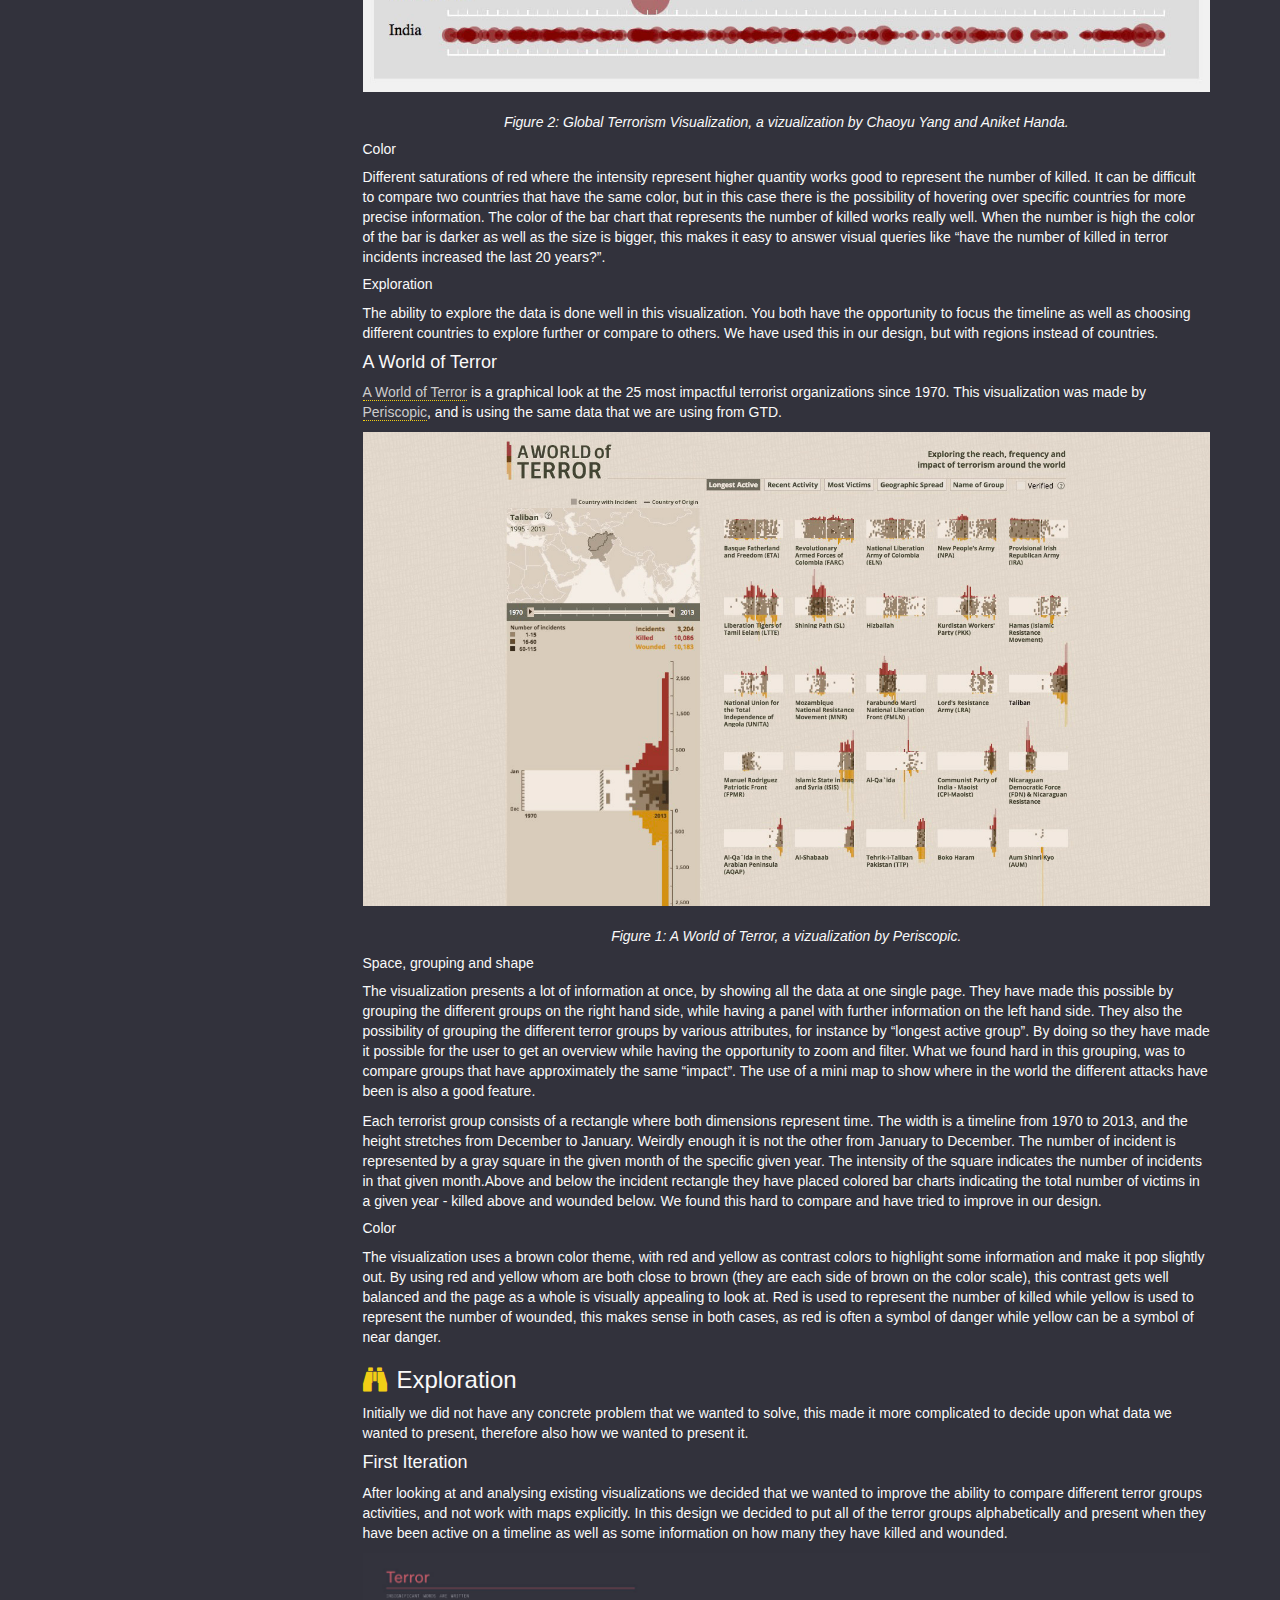
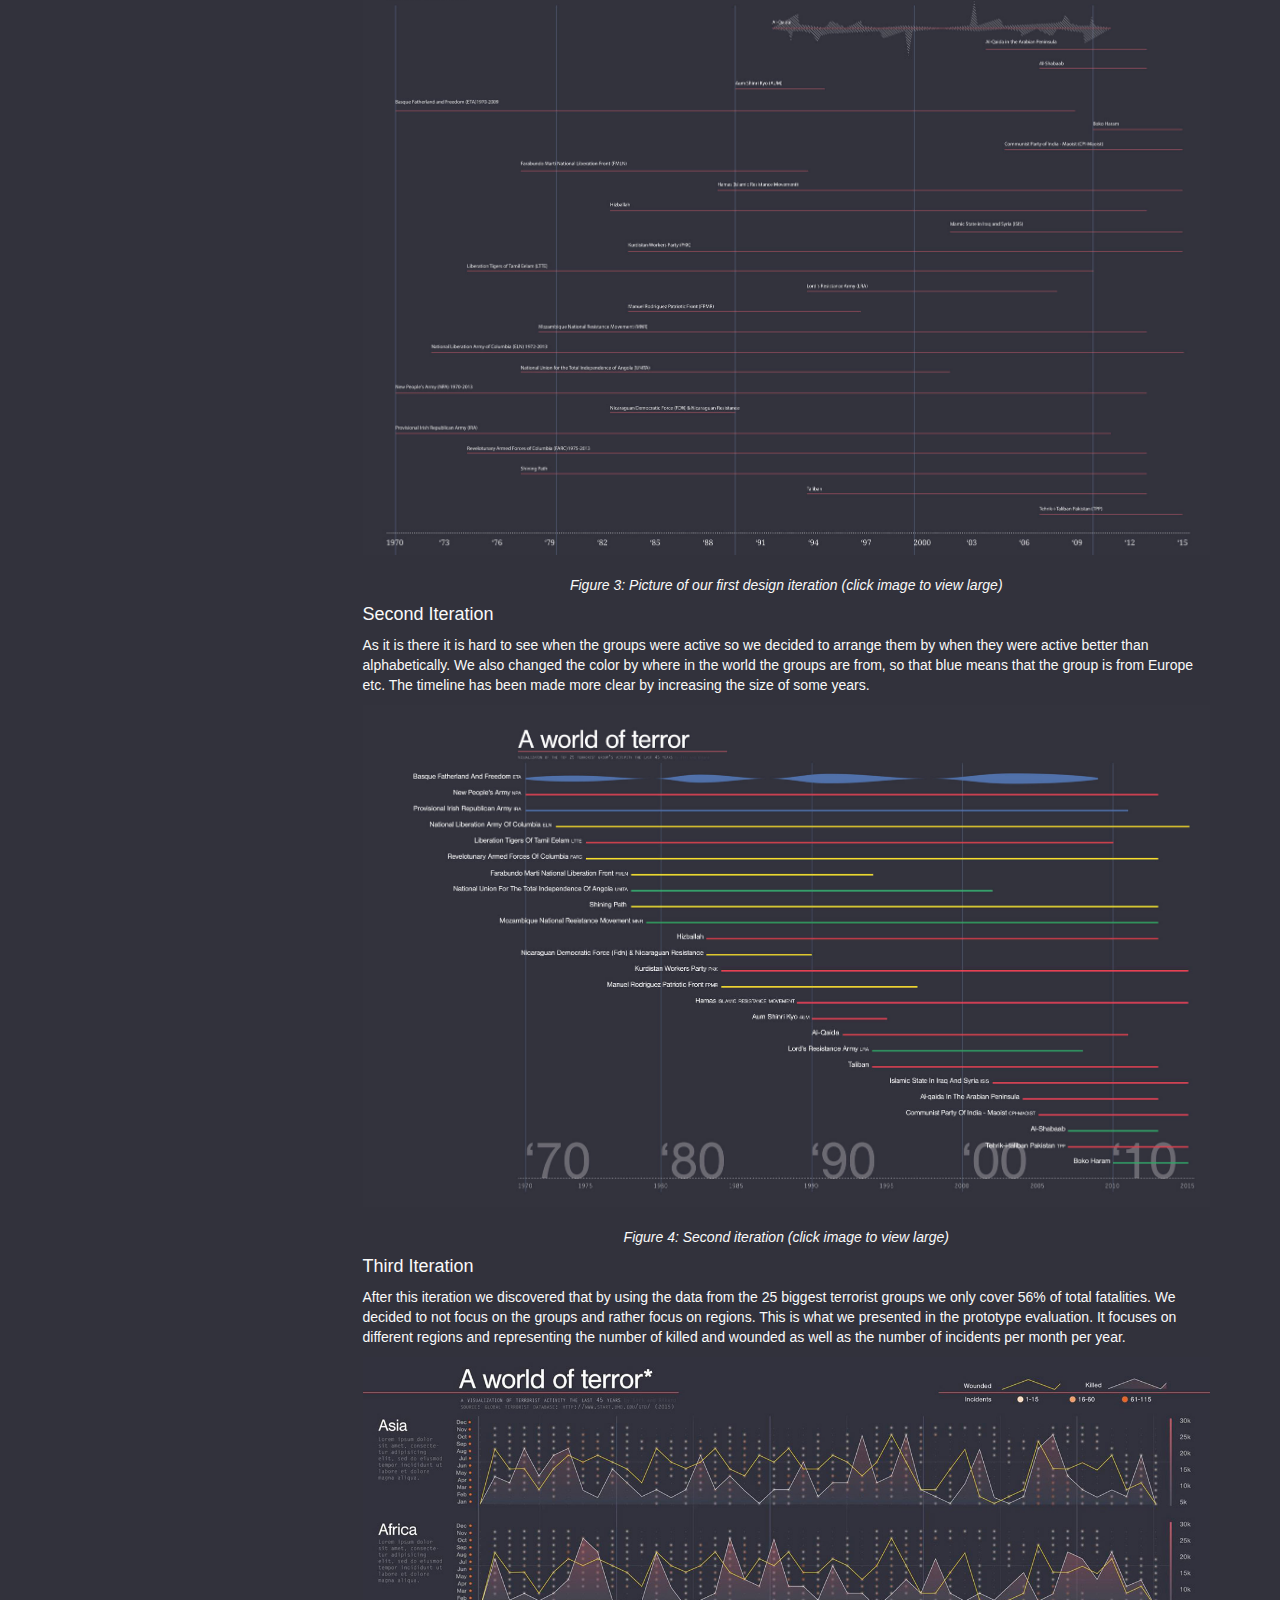
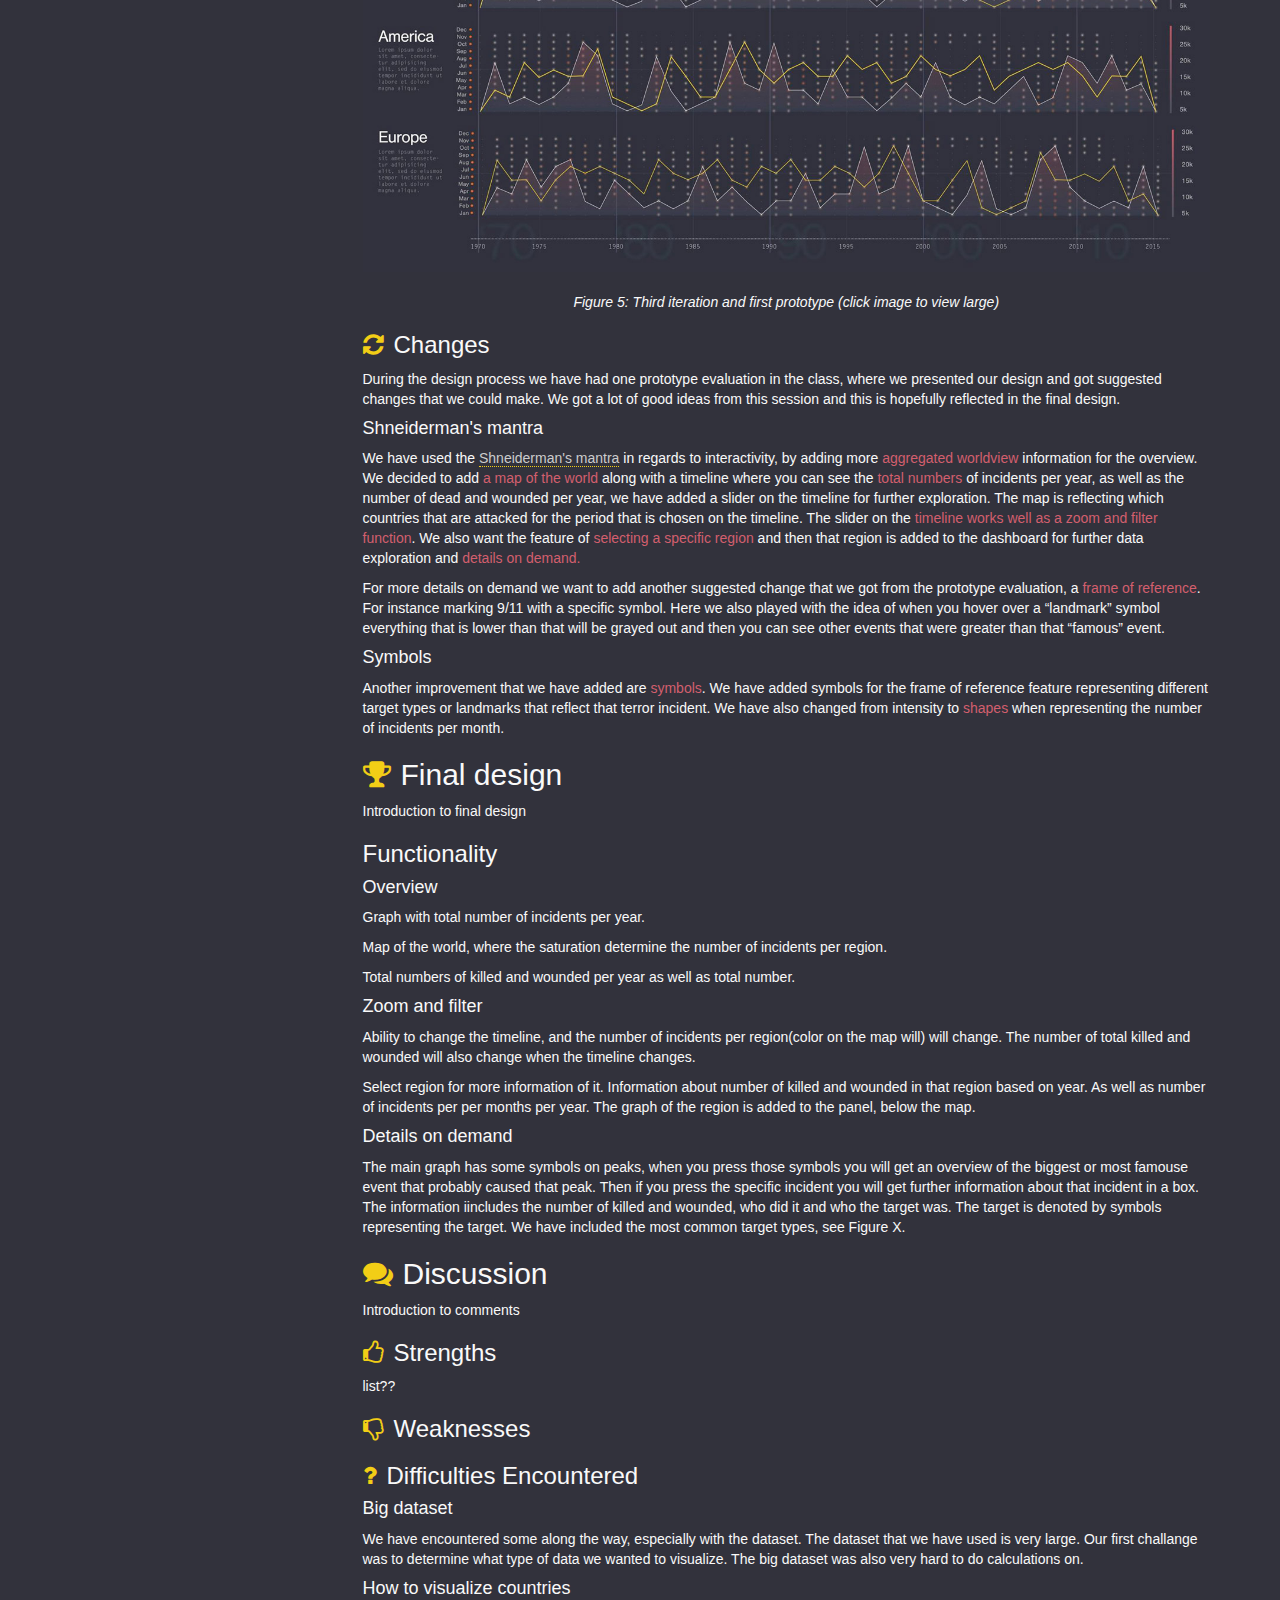
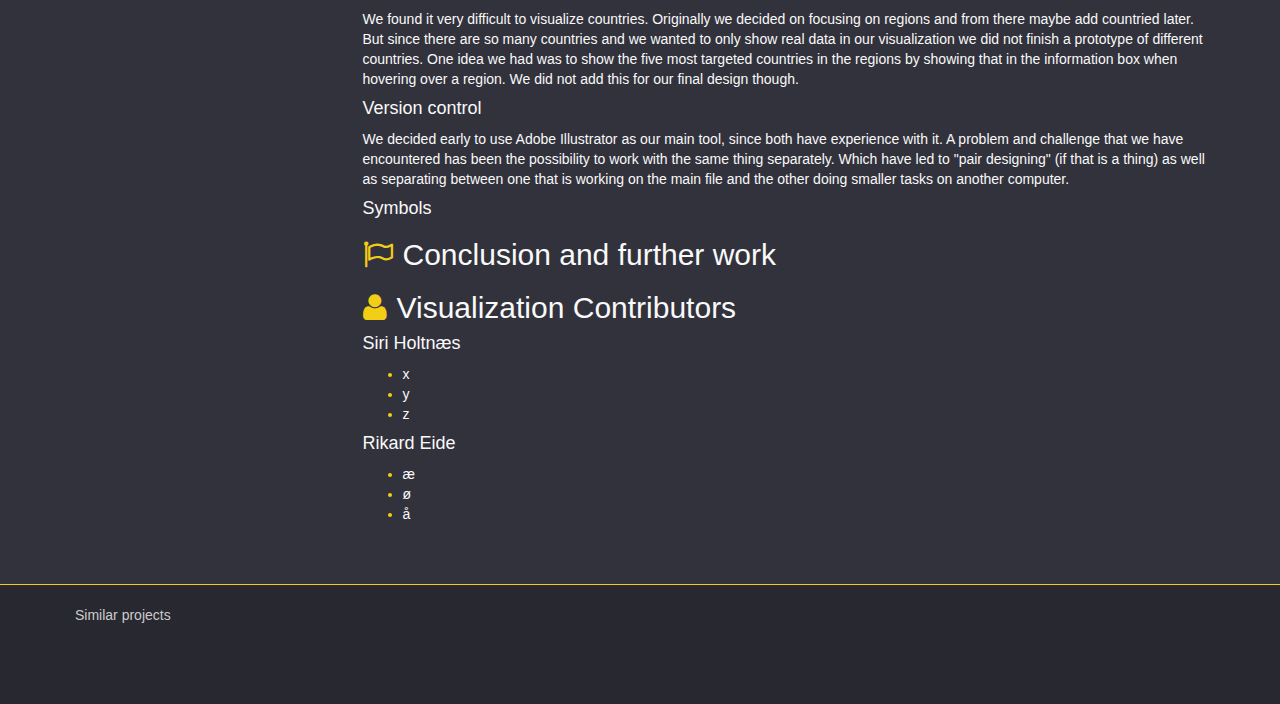
==== commit e1181661: "navigator bar" ====
--- a/index.html
+++ b/index.html
@@ -11,55 +11,87 @@
 		<!--[if lt IE 9]>
 			<script src="//html5shim.googlecode.com/svn/trunk/html5.js"></script>
       <![endif]-->
-
-
       
-      <div class="navbar navbar-inverse navbar-fixed-top" role="navigation">
-       <div class="container">
-         <div class="navbar-header">
-           <button type="button" class="navbar-toggle" data-toggle="offcanvas" data-target=".sidebar-nav">
-             <span class="icon-bar"></span>
-             <span class="icon-bar"></span>
-             <span class="icon-bar"></span>
-           </button>
-         </div>
-       </div>
-     </div>
-     
-
-
-
-     <link href="css/styles.css" rel="stylesheet">
-   </head>
-   <body>
-    <div class="page-container">
-
-      <link rel="stylesheet" href="css/fullsizable.css">
-
-      <div class="container">
-        <div class="row row-offcanvas row-offcanvas-left">
-
-          <!-- sidebar -->
-          <div class="col-xs-6 col-sm-3 sidebar-offcanvas" id="sidebar" role="navigation">
-            <div data-spy="affix" data-offset-top="45" data-offset-bottom="90">
-              <ul class="nav" id="sidebar-nav">
-                <li><a href="index.html">Home</a></li>
-                <li><a href="#The dataset">The dataset</a></li>
-                <li><a href="#Visual Queries">Visual Queries</a></li>
-                <li><a href="#The Design Process">The Design Process</a></li>     
-                <li><a href="#Finished Design">Finished Design</a></li>
-                <li><a href="#Discussion">Discussion</a></li>
-                <li><a href="#Conclusion And Further Work">Conclusion And Further Work</a></li>
-                <li><a href="#Visualization Contributors">Visualization Contributors</a></li>     
+
+
+
+
+          <link href="css/styles.css" rel="stylesheet">
+        </head>
+        <body>
+          <div class="page-container" id="top">
+
+            <link rel="stylesheet" href="css/fullsizable.css">
+
+            <div class="container">
+              <div class="row row-offcanvas row-offcanvas-left">
+
+                <!-- sidebar -->
+                <nav class="col-xs-3 col-sm-3 sidebar-offcanvas bs-docs-sidebar " role="navigation">
+                 <nav data-spy="affix" data-offset-bottom="90">
+                  <ul class="nav nav-stacked fixed" id="sidebar-nav">
+                   <li>
+                    <a href="#top">Introduction</a>
+                    <ul class="nav nav-stacked">                
+                      <li><a href="#dataset">The Dataset</a></li>
+                      <li><a href="#queries">Visual Queries</a></li>
+                    </ul>
+                    <li>
+                      <a href="#process">The Design Process</a>
+                      <ul class="nav nav-stacked">
+                        <li><a href="#process-search">The search</a></li>
+                  <!-- <ul class="nav nav-stacked">
+                    <li><a href="#process-search-gtv">Global Terrorism Visualization</a></li>
+                    <li><a href="#process-search-wot">A World of Terror</a></li>
+                  </ul> -->
+                  <li><a href="#process-exploration">Exploration</a></li>
+                    <!-- <ul class="nav nav-stacked">
+                      <li><a href="#process-exploration-1">First Iteration</a></li>
+                      <li><a href="#process-exploration-2">Second Iteration</a></li>
+                      <li><a href="#process-exploration-3">Third Iteration</a></li>
+                    </ul> -->
+                    <li><a href="#process-changes">Changes</a></li>
+                    <!-- <ul class="nav nav-stacked">
+                      <li><a href="#changes-mantra">Schneiderman's mantra</a></li>
+                      <li><a href="#changes-symbols">Symbols</a></li>
+                    </ul> -->
+                  </ul>
+                </li>
+                <li>
+                  <a href="#final">Final design</a>
+                  <ul class="nav nav-stacked">
+                    <li><a href="#final-functionality">Functionality</a></li>
+                  </ul>
+                </li>
+                <li>
+                  <a href="#discussion">Discussion</a>
+                  <ul class="nav nav-stacked">
+                    <li><a href="#discussion-pros">Strengths</a></li>
+
+                    <li><a href="#discussion-cons">Weaknesses</a></li>
+                    <li><a href="#discussion-problems">Problems Encountered</a></li>
+                  </ul>
+                </li>
+                <li>
+                  <a href="#conclusion">Conslusion and further work</a>
+                </li>
+                <li>
+                  <a href="#contributors">Visualization Contributors</a>
+                </li>
+
               </ul>
-            </div>
-          </div>
+              <a id="top" class="back-to-top" href="#top">Back to top</a>
+
+            </nav>
+          </nav>
 
           <!-- main area -->
 
 
           <div class="col-xs-12 col-sm-9" data-spy="scroll" data-target="#sidebar-nav">
-            <h1 id="Header">Terror Visualization</h1>
+            <h1 id="">Terror Visualization</h1>
+
+            <h2 id="intro">Introduction</h2>
 
             <blockquote>
               <p><em>The greatest value of a picture is when it forces us to notice what we never expected to see. <br>- John W. Tukey</em></p>
@@ -67,7 +99,7 @@
 
             <p>This website cover the work from the project in the module Visual Thinking and Visualization at the Department of Computer Science, UCT fall 2015. For the project we chose to do a visualization of terror. Terrorism is a subject that moves the whole world and therefore a  highly relevant subject to do a data visualization of.</p>
 
-            <h2><i class="fa fa-bar-chart"></i><span class="break"></span>The dataset</h2>
+            <h3 id="dataset"><i class="fa fa-bar-chart"></i><span class="break"></span>The dataset</h3>
             <p>Our visualization is using a dataset that comes from the National Consortium for the Study of Terrorism and Responses to Terrorism's (START) <a href="http://www.start.umd.edu/gtd">Global Terrorism Database</a> (GTD), which includes information on terrorist events around the world from 1970 through 2013. “It is currently the most comprehensive unclassified database on over 125,000 terrorist events”.<p/>
 
               <p>Each of the events consist attributes like date, location, the number of people who were killed and wounded, which weapon that was use, who the target was and many other attributes. Some of the events have up to 134 attributes.</p> 
@@ -75,7 +107,7 @@
               <p>The dataset has been made reason about before using the data in order to be able to answer our visual queries. In many cases the value of the attributes were null or inconsistent, that is why we have focused on the events that had most of the events. Another thing that is worth noticing is that in 1993 GTD provides no data, due to <a href="http://www.start.umd.edu/gtd/about/History.aspx">loss of data</a> in an office move. </p>
 
 
-               <h2><i class="fa fa-eye"></i><span class="break"></span>Visual Queries</h2>
+              <h3 id="queries"><i class="fa fa-eye"></i><span class="break"></span>Visual Queries</h3>
               <ul> 
                 <li><span>How many terror incidents have happened each year?</span></li>
                 <li><span>How many people are killed yearly in terror incidents?</span></li>
@@ -84,15 +116,15 @@
                 <li><span>Where in the world is the highest level of terrorist acts?</span></li> 
               </ul>      
 
-              <h2><i class="fa fa-cog"></i><span class="break"></span>The Design Process</h2>
+              <h2 id="process"><i class="fa fa-cog"></i><span class="break"></span>The Design Process</h2>
 
               <p>The design process in this visualization project consists of the search, which is where we have been analysing other visualizations of terror or similar or similar subjects. Next step is the exploration, which is where we have played around with the data, sketched and designed a draft solution. We presented the first solution in a prototype evaluation and got suggested improvements for our visualization. The last part is the improvement part where we have taken the feedback into consideration and finalised our visualization.  </p>
 
-              <h2><i class="fa fa-search"></i><span class="break"></span>The Search</h2>
+              <h3 id="process-search"><i class="fa fa-search"></i><span class="break"></span>The Search</h3>
 
               <p>When doing an visualization it is really important to do a thorough analysis of existing visualizations to get a feeling of what is working and what is not. We have found three other visualization that we have taken a lot of inspiration from, and which we will present here. </p>
 
-              <y><h3 id="Global Terrorism Visualization"> Global Terrorism Visualization</h3></y>
+              <y><h4 id="process-search-gtv"> Global Terrorism Visualization</h4></y>
               <p>For inspiration for our overview of the data we looked at a visualization that is called <a href="http://cse512-14w.github.io/a3-chaoyu-aniket/">Global Terrorism Visualization</a> and was made by Chaoyu Yang and Aniket Handa who have developed a application for exploring the trends and events that shaped the history due to Terrorism. Their visualization consists of a map view together with a bar chart graph of the total number of killed per year as well as a more detailed view of countries.</p>
 
               <a href="img/gtv.jpg" class="fullsizable" alt="Responsive image">
@@ -102,12 +134,13 @@
 
                 <p class="text-center"><i>Figure 2: Global Terrorism Visualization, a vizualization by Chaoyu Yang and Aniket Handa.</i></p> 
 
-                <h4 id="">Color</h4>
+                <h5 id="gtv-color">Color</h5>
                 Different saturations of red where the intensity represent higher quantity works good to represent the number of killed. It can be difficult to compare two countries that have the same color, but in this case there is the possibility of hovering over specific countries for more precise information. The color of the bar chart that represents the number of killed works really well. When the number is high the color of the bar is darker as well as the size is bigger, this makes it easy to answer visual queries like “have the number of killed in terror incidents increased the last 20 years?”.<p/>
 
-                <h4 id="">Exploration</h4>
+                <h5 id="gtv-exploration">Exploration</h5>
                 <p>The ability to explore the data is done well in this visualization. You both have the opportunity to focus the timeline as well as choosing different countries to explore further or compare to others. We have used this in our design, but with regions instead of countries. </p>
-                <h3 id="A World of Terror"> A World of Terror</h3>
+
+                <h4 id="process-search-wot"> A World of Terror</h4>
                 <p><a href="http://terror.periscopic.com/">A World of Terror</a> is a graphical look at the 25 most impactful terrorist organizations since 1970. This visualization was made by <a href="http://www.periscopic.com/">Periscopic</a>, and is using the same data that we are using from GTD.</p>
 
                 <a href="img/wot.jpg" class="fullsizable" alt="Responsive image">
@@ -117,24 +150,30 @@
                   <p class="text-center"><i>Figure 1: A World of Terror, a vizualization by Periscopic.</i></p> 
 
 
-                  <h4 id="">Space, grouping and shape </h4>
+                  <h5 id="wot-space">Space, grouping and shape </h5>
                   <p>The visualization presents a lot of information at once, by showing all the data at one single page. They have made this possible by grouping the different groups on the right hand side, while having a panel with further information on the left hand side. They also the possibility of grouping the different terror groups by various attributes, for instance by “longest active group”. By doing so they have made it possible for the user to get an overview while having the opportunity to zoom and filter. What we found hard in this grouping, was to compare groups that have approximately the same “impact”. The use of a mini map to show where in the world the different attacks have been is also a good feature.</p> 
 
                   <p>Each terrorist group consists of a rectangle where both dimensions represent time. The width is a timeline from 1970 to 2013, and the height stretches from December to January. Weirdly enough it is not the other from January to December. The number of incident is represented by a gray square in the given month of the specific given year. The intensity of the square indicates the number of incidents in that given month.Above and below the incident rectangle they have placed colored bar charts indicating the total number of victims in a given year - killed above and wounded below. We found this hard to compare and have tried to improve in our design. </p>
 
-                  <h4 id="">Color</h4>
+                  <h5 id="wot-color">Color</h5>
 
                   <p>The visualization uses a brown color theme, with red and yellow as contrast colors to highlight some information and make it pop slightly out. By using red and yellow whom are both close to brown (they are each side of brown on the color scale), this contrast gets well balanced and the page as a whole is visually appealing to look at. Red is used to represent the number of killed while yellow is used to represent the number of wounded, this makes sense in both cases, as red is often a symbol of danger while yellow can be a symbol of near danger.</p>
 
 
-              <h2><i class="fa fa-binoculars"></i><span class="break"></span>Exploration</h2>
-
-                  <p/>Initially we did not have any concrete problem that we wanted to solve, this made it more complicated to decide upon what data we wanted to present, therefore also how we wanted to present it. After looking at and analysing existing visualizations we decided that we wanted to improve the ability to compare different terror groups activities, and not work with maps explicitly. In this design we decided to put all of the terror groups alphabetically and present when they have been active on a timeline as well as some information on how many they have killed and wounded.</p>
+                  <h3 id="process-exploration"><i class="fa fa-binoculars"></i><span class="break"></span>Exploration</h3>
+
+                  <p>Initially we did not have any concrete problem that we wanted to solve, this made it more complicated to decide upon what data we wanted to present, therefore also how we wanted to present it. </p>
+
+                  <h4 id="process-exploration-1">First Iteration</h4>
+                  <p>After looking at and analysing existing visualizations we decided that we wanted to improve the ability to compare different terror groups activities, and not work with maps explicitly. In this design we decided to put all of the terror groups alphabetically and present when they have been active on a timeline as well as some information on how many they have killed and wounded.</p>
 
                   <a href="img/TimelineFirst.jpg" class="fullsizable" alt="Responsive image">
                     <img alt="First" class="img-responsive" src="img/TimelineFirst.jpg"></a>
 
                     <p class="text-center"><i>Figure 3: Picture of our first design iteration (click image to view large)</i></p> 
+
+
+                    <h4 id="process-exploration-2">Second Iteration</h4>
 
                     <p>As it is there it is hard to see when the groups were active so we decided to arrange them by when they were active better than alphabetically. We also changed the color by where in the world the groups are from, so that blue means that the group is from Europe etc. The timeline has been made more clear by increasing the size of some years.</p>
 
@@ -144,6 +183,9 @@
 
                     <p class="text-center"><i>Figure 4: Second iteration (click image to view large)</i> </p>
 
+
+                    <h4 id="process-exploration-3">Third Iteration</h4>
+
                     <p>After this iteration we discovered that by using the data from the 25 biggest terrorist groups we only cover 56% of total fatalities. We decided to not focus on the groups and rather focus on regions. This is what we presented in the prototype evaluation. It focuses on different regions and representing the number of killed and wounded as well as the number of incidents per month per year.</p>
 
                     <a href="img/prototype.jpg" class="fullsizable" alt="Responsive image">
@@ -151,66 +193,110 @@
 
                       <p class="text-center"><i>Figure 5: Third iteration and first prototype (click image to view large)</i><p/>
 
-                   <h2><i class="fa fa-refresh"></i><span class="break"></span>Changes</h2>
-                        <p>During the design process we have had one prototype evaluation in the class, where we presented our design and got suggested changes that we could make. We got a lot of good ideas from this session and this is hopefully reflected in the final design.
-
-                          <h4 id="">Shneiderman's mantra</h4>
-                          <p>We have used the <a href="http://www.infovis-wiki.net/index.php/Visual_Information-Seeking_Mantra">Shneiderman's mantra</a> in regards to interactivity, by adding more <x>aggregated worldview</x> information for the overview. We decided to add <x>a map of the world</x> along with a timeline where you can see the <x>total numbers</x> of incidents per year, as well as the number of dead and wounded per year, we have added a slider on the timeline for further exploration.  The map is reflecting which countries that are attacked for the period that is chosen on the timeline. The slider on the <x>timeline works well as a zoom and filter function</x>. We also want the feature of <x>selecting a specific region</x> and then that region is added to the dashboard for further data exploration and <x  >details on demand<x/>.</p> 
-
-                          <p>For more details on demand we want to add another suggested change that we got from the prototype evaluation, a <x>frame of reference</x>. For instance marking 9/11 with a specific symbol. Here we also played with the idea of when you hover over a “landmark” symbol everything that is lower than that will be grayed out and then you can see other events that were greater than that “famous” event.</p>
+                       <h3 id="process-changes"><i class="fa fa-refresh"></i><span class="break"></span>Changes</h3>
+                       <p>During the design process we have had one prototype evaluation in the class, where we presented our design and got suggested changes that we could make. We got a lot of good ideas from this session and this is hopefully reflected in the final design.
+
+                        <h4 id="changes-mantra">Shneiderman's mantra</h4>
+                        <p>We have used the <a href="http://www.infovis-wiki.net/index.php/Visual_Information-Seeking_Mantra">Shneiderman's mantra</a> in regards to interactivity, by adding more <x>aggregated worldview</x> information for the overview. We decided to add <x>a map of the world</x> along with a timeline where you can see the <x>total numbers</x> of incidents per year, as well as the number of dead and wounded per year, we have added a slider on the timeline for further exploration.  The map is reflecting which countries that are attacked for the period that is chosen on the timeline. The slider on the <x>timeline works well as a zoom and filter function</x>. We also want the feature of <x>selecting a specific region</x> and then that region is added to the dashboard for further data exploration and <x  >details on demand<x/>.</p> 
+
+                        <p>For more details on demand we want to add another suggested change that we got from the prototype evaluation, a <x>frame of reference</x>. For instance marking 9/11 with a specific symbol. Here we also played with the idea of when you hover over a “landmark” symbol everything that is lower than that will be grayed out and then you can see other events that were greater than that “famous” event.</p>
+
+                        <h4 id="changes-symbols">Symbols</h4>
+                        <p>Another improvement that we have added are <x>symbols</x>. We have added symbols for the frame of reference feature representing different target types or landmarks that reflect that terror incident. We have also changed from intensity to <x>shapes</x> when representing the number of incidents per month. <p>
+
+                          <h2 id="final"><i class="fa fa-trophy"></i><span class="break"></span>Final design</h2>
+
+                          <p>Introduction to final design</p>
+
+                          <h3 id="final-functionality"></span>Functionality</h3>
+
+                          <h4 id="">Overview</h4>
+                          <p>Graph with total number of incidents per year.</p>
+                        
+                          <p>Map of the world, where the saturation determine the number of incidents per region. </p>
+
+                          <p>Total numbers of killed and wounded per year as well as total number.</p>
+
+                          <h4 id="">Zoom and filter</h4>
+
+                          <p>Ability to change the timeline, and the number of incidents per region(color on the map will) will change. The number of total killed and wounded will also change when the timeline changes. </p>
+
+                          <p>Select region for more information of it. Information about number of killed and wounded in that region based on year. As well as number of incidents per per months per year. The graph of the region is added to the panel, below the map. </p>
+
+                          <h4 id="">Details on demand</h4>
+
+                          <p>The main graph has some symbols on peaks, when you press those symbols you will get an overview of the biggest or most famouse event that probably caused that peak. Then if you press the specific incident you will get further information about that incident in a box. The information iincludes the number of killed and wounded, who did it and who the target was. The target is denoted by symbols representing the target. We have included the most common target types, see Figure X.</p>
+
+                          <h2 id="discussion"><i class="fa fa-comments"></i><span class="break"></span>Discussion</h2>
+
+                          <p>Introduction to comments</p>
+                          
+                          <h3 id="discussion-pros"><i class="fa fa-thumbs-o-up"></i><span class="break"></span>Strengths</h3>
+
+                          <p>list??</p>
+
+                          <h3 id="discussion-cons"><i class="fa fa-thumbs-o-down"></i><span class="break"></span>Weaknesses</h3>
+
+                          <h3 id="discussion-problems"><i class="fa fa-question"></i><span class="break"></span>Difficulties Encountered</h3>
+
+                          <h4 id="">Big dataset</h4>
+
+                          <p>We have encountered some along the way, especially with the dataset. The dataset that we have used is very large. Our first challange was to determine what type of data we wanted to visualize. The big dataset was also very hard to do calculations on.</p>
+
+                          <h4 id="">How to visualize countries</h4>
+
+                          <p>We found it very difficult to visualize countries. Originally we decided on focusing on regions and from there maybe add countried later. But since there are so many countries and we wanted to only show real data in our visualization we did not finish a prototype of different countries. One idea we had was to show the five most targeted countries in the regions by showing that in the information box when hovering over a region. We did not add this for our final design though. </p>
+
+                          <h4 id="">Version control</h4>
+
+                          <p>We decided early to use Adobe Illustrator as our main tool, since both have experience with it. A problem and challenge that we have encountered has been the possibility to work with the same thing separately. Which have led to "pair designing" (if that is a thing) as well as separating between one that is working on the main file and the other doing smaller tasks on another computer. </p>
 
                           <h4 id="">Symbols</h4>
-                          <p>Another improvement that we have added are <x>symbols</x>. We have added symbols for the frame of reference feature representing different target types or landmarks that reflect that terror incident. We have also changed from intensity to <x>shapes</x> when representing the number of incidents per month. <p>
-
-                            <h2><i class="fa fa-trophy"></i><span class="break"></span>Finished design</h2>
-
-                            <h2><i class="fa fa-comments"></i><span class="break"></span>Discussion</h2>
-                          
-                            <h3><i class="fa fa-thumbs-o-up"></i><span class="break"></span>Strengths</h3>
-
-                            <h3><i class="fa fa-thumbs-o-down"></i><span class="break"></span>Weaknesses</h3>
-
-                            <h3><i class="fa fa-question"></i><span class="break"></span>Difficulties Encountered</h3>
-
-                            <h2><i class="fa fa-flag-o"></i><span class="break"></span>Conclusion and further work</h2>
-
-                            <h2><i class="fa fa-user"></i><span class="break"></span>Visualization Contributors</h2>
-
-                            <h4 id="">Siri Holtnæs</h4>
-
-                            <h4 id="">Rikard Eide</h4>
-
-                          </div><!-- /.col-xs-12 main -->
-                        </div><!--/.row-->
-                      </div><!--/.container-->
-                    </div><!--/.page-container-->
-
-
-
-                    <div id="footer"><!--footer-->
-                      <div class="container">
-                       <div class="row">
-                        <ul class="list-unstyled">
-                          <li class="col-sm-4 col-xs-6">
-                            <a href="background.html#">Background research</a>
-                          </li>
-                          <li class="col-sm-4 col-xs-6">
-                            <a href="finaldesign.html">Final Design</a>
-                          </li>
-                          <li class="col-sm-4 col-xs-6">
-                            <a href="http://people.cs.uct.ac.za/~mkuttel/VisProjects2013.html">Similar projects</a>
-                          </li>
-                        </ul>
-                      </div><!--/row-->
-
-                    </div><!--/container-->
-                  </div><!--/footer-->
-
-                  <!-- script references -->
-                  <script src="js/jquery.min.js"></script>
-                  <script src="js/bootstrap.min.js"></script>
-                  <script src="js/scripts.js"></script>
-                  <script src="js/jquery.fullsizable.2.0.2.min.js"></script>
-
-                </body>
-                </html>+
+
+                          <h2 id="conclusion"><i class="fa fa-flag-o"></i><span class="break"></span>Conclusion and further work</h2>
+
+                          <h2 id="contributors"><i class="fa fa-user"></i><span class="break"></span>Visualization Contributors</h2>
+
+                          <h4 id="">Siri Holtnæs</h4>
+                          <ul> 
+                            <li><span>x</span></li>
+                            <li><span>y</span></li>
+                            <li><span>z</span></li>
+                          </ul>      
+
+                          <h4 id="">Rikard Eide</h4>
+                          <ul> 
+                            <li><span>æ</span></li>
+                            <li><span>ø</span></li>
+                            <li><span>å</span></li>
+                          </ul> 
+
+                        </div><!-- /.col-xs-12 main -->
+                      </div><!--/.row-->
+                    </div><!--/.container-->
+                  </div><!--/.page-container-->
+
+
+
+                  <div id="footer"><!--footer-->
+                    <div class="container">
+                     <div class="row">
+                      <ul class="list-unstyled">
+                        <li class="col-sm-4 col-xs-6">
+                          <a href="http://people.cs.uct.ac.za/~mkuttel/VisProjects2013.html">Similar projects</a>
+                        </li>
+                      </ul>
+                    </div><!--/row-->
+
+                  </div><!--/container-->
+                </div><!--/footer-->
+
+                <!-- script references -->
+                <script src="js/jquery.min.js"></script>
+                <script src="js/bootstrap.min.js"></script>
+                <script src="js/scripts.js"></script>
+                <script src="js/jquery.fullsizable.2.0.2.min.js"></script>
+
+              </body>
+              </html>--- a/css/styles.css
+++ b/css/styles.css
@@ -62,6 +62,7 @@
   background: #32323C;
   color: #f9f9f9;
 }
+
  a {
   color:#f9f9f9;
   text-decoration: none;
@@ -71,7 +72,7 @@
 a:hover{
  color: #F2CE16;
  text-decoration: none; 
-}
+} 
 
 h1 {
   font-size: 80px;
@@ -98,6 +99,15 @@
 
 .fa {
   color: #F2CE16;
+}
+
+#top a{
+  color: #cccccc;
+  text-decoration: none;
+}
+#top a:hover{
+  color: #cccccc;
+  text-decoration: none;
 }
 
 #sidebar {
@@ -114,44 +124,122 @@
 
 
 
-#sidebar a{
+#sidebar-nav a{
   color:#cccccc;
+  text-decoration: none;
   border-bottom: 0px;
-}
-
-#sidebar a:hover{
-  color:#D35F6E;
-}
-
-#sidebar .affix {
+  padding-bottom: 0px;
+}
+
+#sidebar-nav a:hover{
+}
+
+/* sidebar */
+.bs-docs-sidebar {
+    padding-left: 20px;
+    margin-top: 20px;
+    margin-bottom: 20px;
+}
+
+/* all links */
+.bs-docs-sidebar .nav>li>a {
+    color: #999;
+    padding: 4px 20px;
+    font-size: 13px;
+    font-weight: 400;
+}
+
+/* nested links */
+.bs-docs-sidebar .nav .nav>li>a {
+    padding-top: 1px;
+    padding-bottom: 1px;
+    padding-left: 30px;
+    font-size: 12px;
+}
+/* nested nested links */
+
+.bs-docs-sidebar .nav .nav .nav>li>a {
+    padding-top: 1px;
+    padding-bottom: 1px;
+    padding-left: 40px;
+    font-size: 12px;
+}
+
+
+
+/* all links */
+.bs-docs-sidebar .nav>li>a {
+    /*add trasnparent border */
+    border-left: 2px solid transparent;
+}
+/* active & hover links */
+.bs-docs-sidebar .nav>.active>a, 
+.bs-docs-sidebar .nav>li>a:hover, 
+.bs-docs-sidebar .nav>li>a:focus {
+    border-bottom: 0px;
+    padding-bottom: 0px;              
+    text-decoration: none;          
+    background-color: transparent;  
+    border-left: 2px solid #F2CE16; 
+}
+
+/* all active links */
+.bs-docs-sidebar .nav>.active>a, 
+.bs-docs-sidebar .nav>.active:hover>a,
+.bs-docs-sidebar .nav>.active:focus>a {
+    font-weight: 700;
+}
+/* nested active links */
+.bs-docs-sidebar .nav .nav>.active>a, 
+.bs-docs-sidebar .nav .nav>.active:hover>a,
+.bs-docs-sidebar .nav .nav>.active:focus>a {
+    font-weight: 500;
+}
+/* nested active links */
+.bs-docs-sidebar .nav .nav .nav>.active>a, 
+.bs-docs-sidebar .nav .nav .nav>.active:hover>a,
+.bs-docs-sidebar .nav .nav .nav>.active:focus>a {
+    font-weight: 400;
+}
+
+/* hide inactive nested list */
+.bs-docs-sidebar .nav ul.nav {
+    display: none;           
+}
+/* show active nested list */
+.bs-docs-sidebar .nav>.active>ul.nav {
+    display: block;           
+}
+
+/*
+#sidebar-nav .affix {
   position:fixed;
   top:55;
   width:220px;
 }
 
-#sidebar .affix-bottom {
+#sidebar-nav .affix-bottom {
   position:fixed;
   top:55;
   width:220px;
 }
 
-#sidebar .nav {
+#sidebar-nav .nav {
   width: 95%;
 }
-#sidebar li {
+#sidebar-nav li {
   border:0 #1e1e1e solid;
-  /*border-bottom-width:1px;*/
-}
-#sidebar li a {
+}
+#sidebar-nav li a {
   padding-left:1px;
 }
-#sidebar li a:hover {
+#sidebar-nav li a:hover {
   background-color:#222222;
   color:#ffffff;
 }
 
 /* collapsed sidebar styles */
-@media screen and (max-width: 767px) {
+/*@media screen and (max-width: 767px) {
   .row-offcanvas {
     position: relative;
     -webkit-transition: all 0.25s ease-out;
@@ -210,6 +298,6 @@
   #sidebar .nav a:hover .caret{
     border-top-color: #fff;
     border-bottom-color: #fff;
-  }
-}
-
+  }*/
+}
+
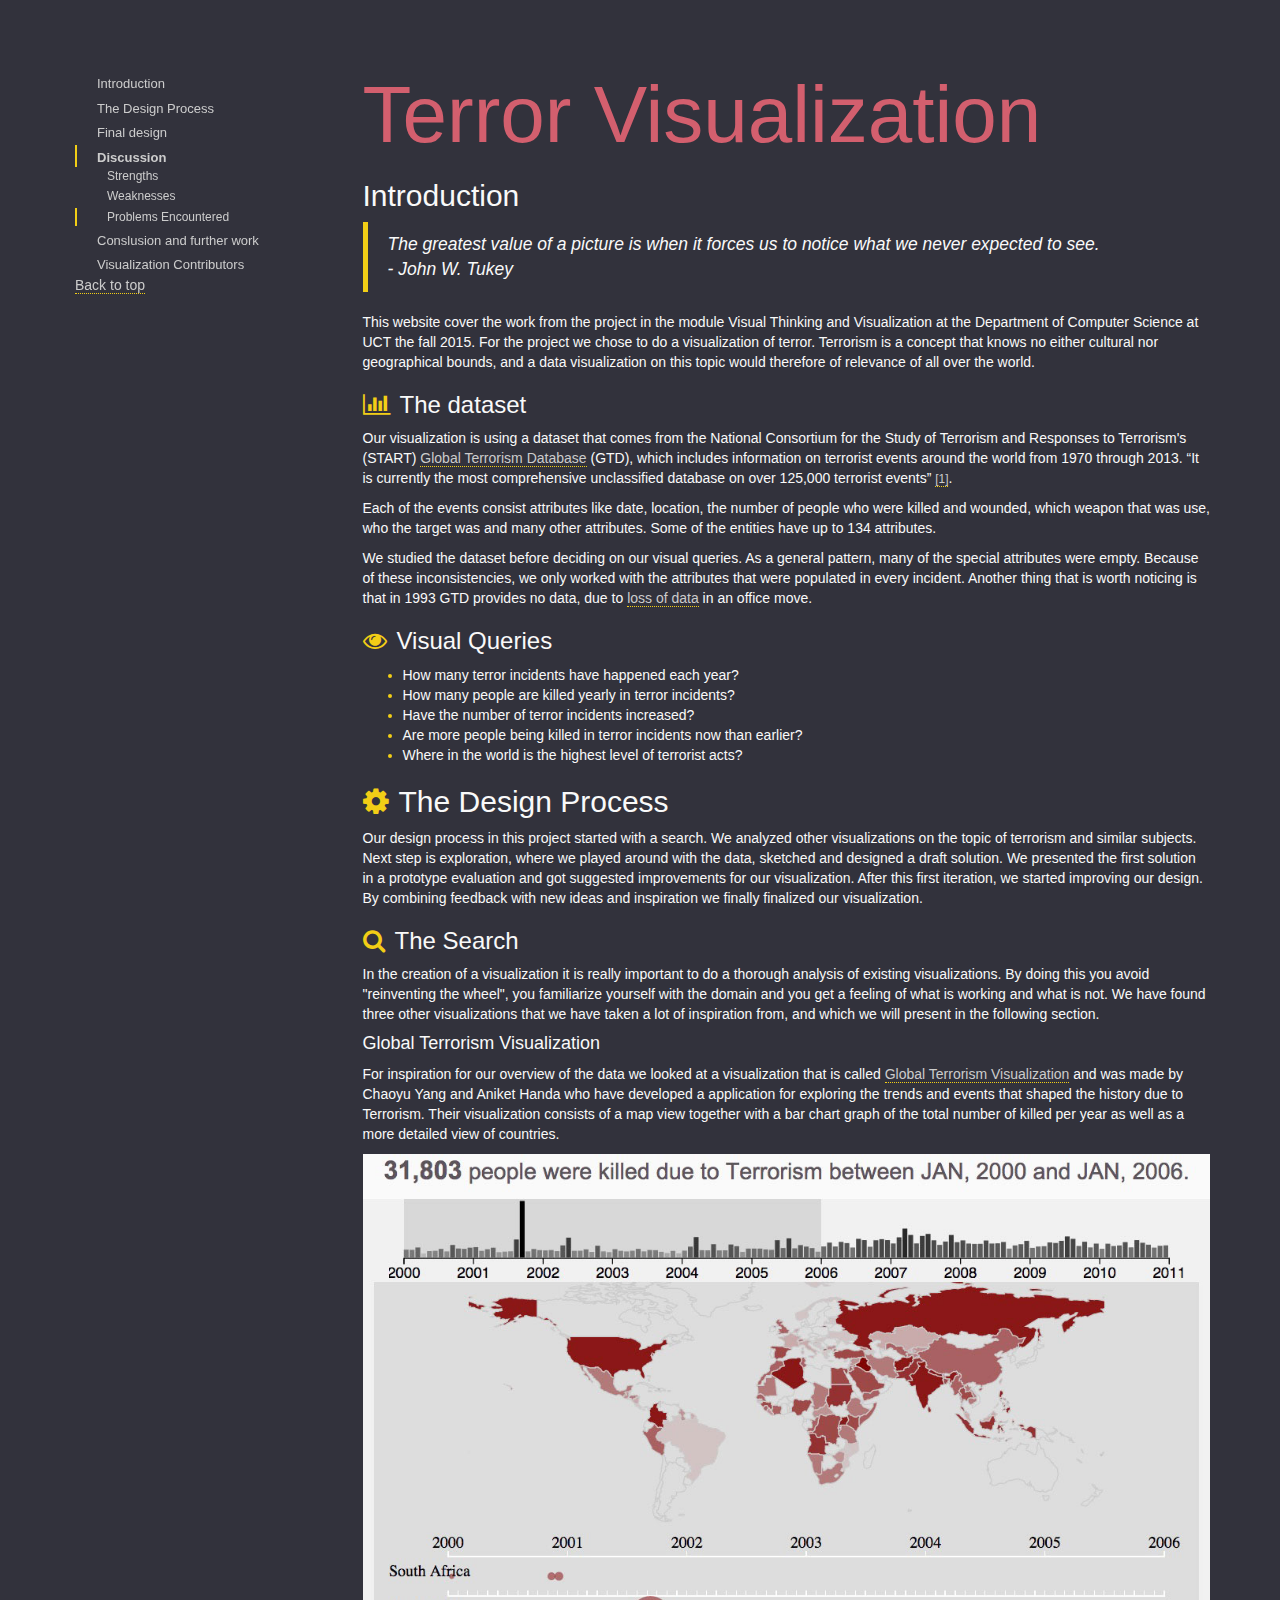
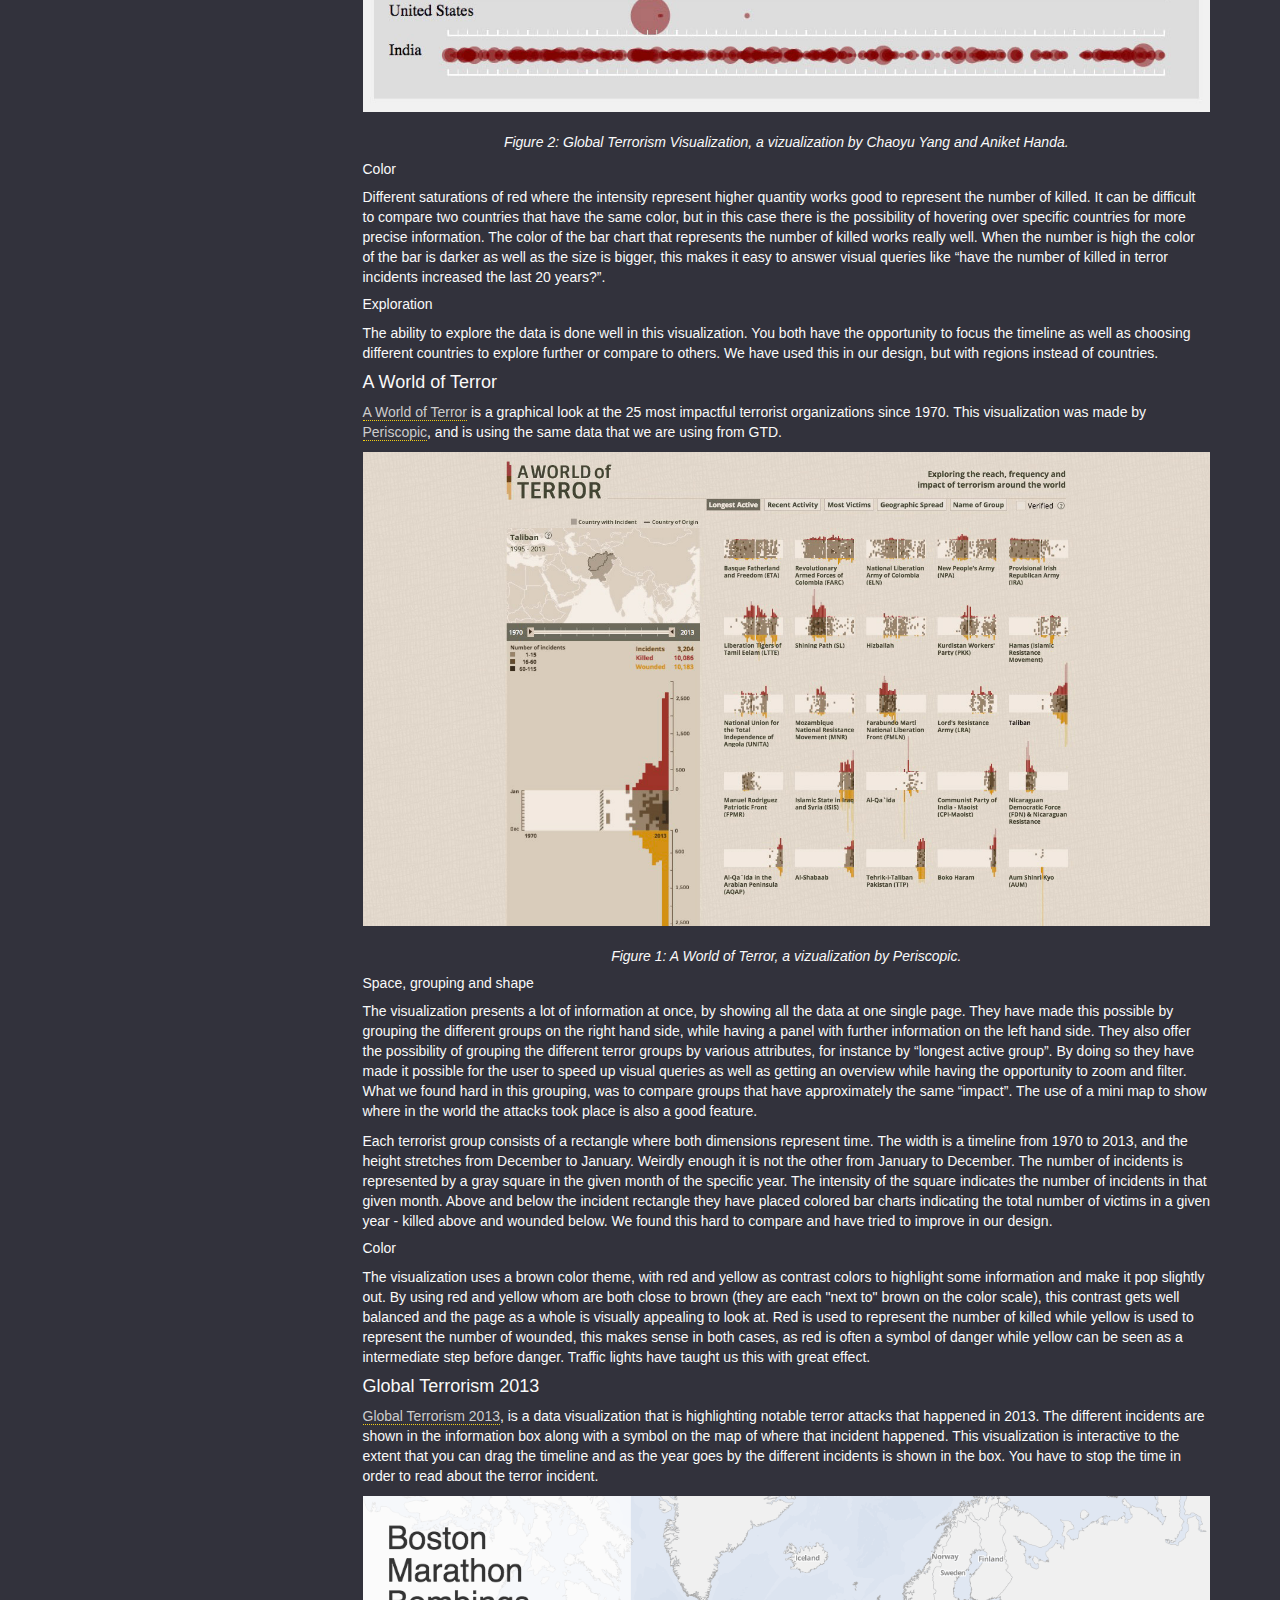
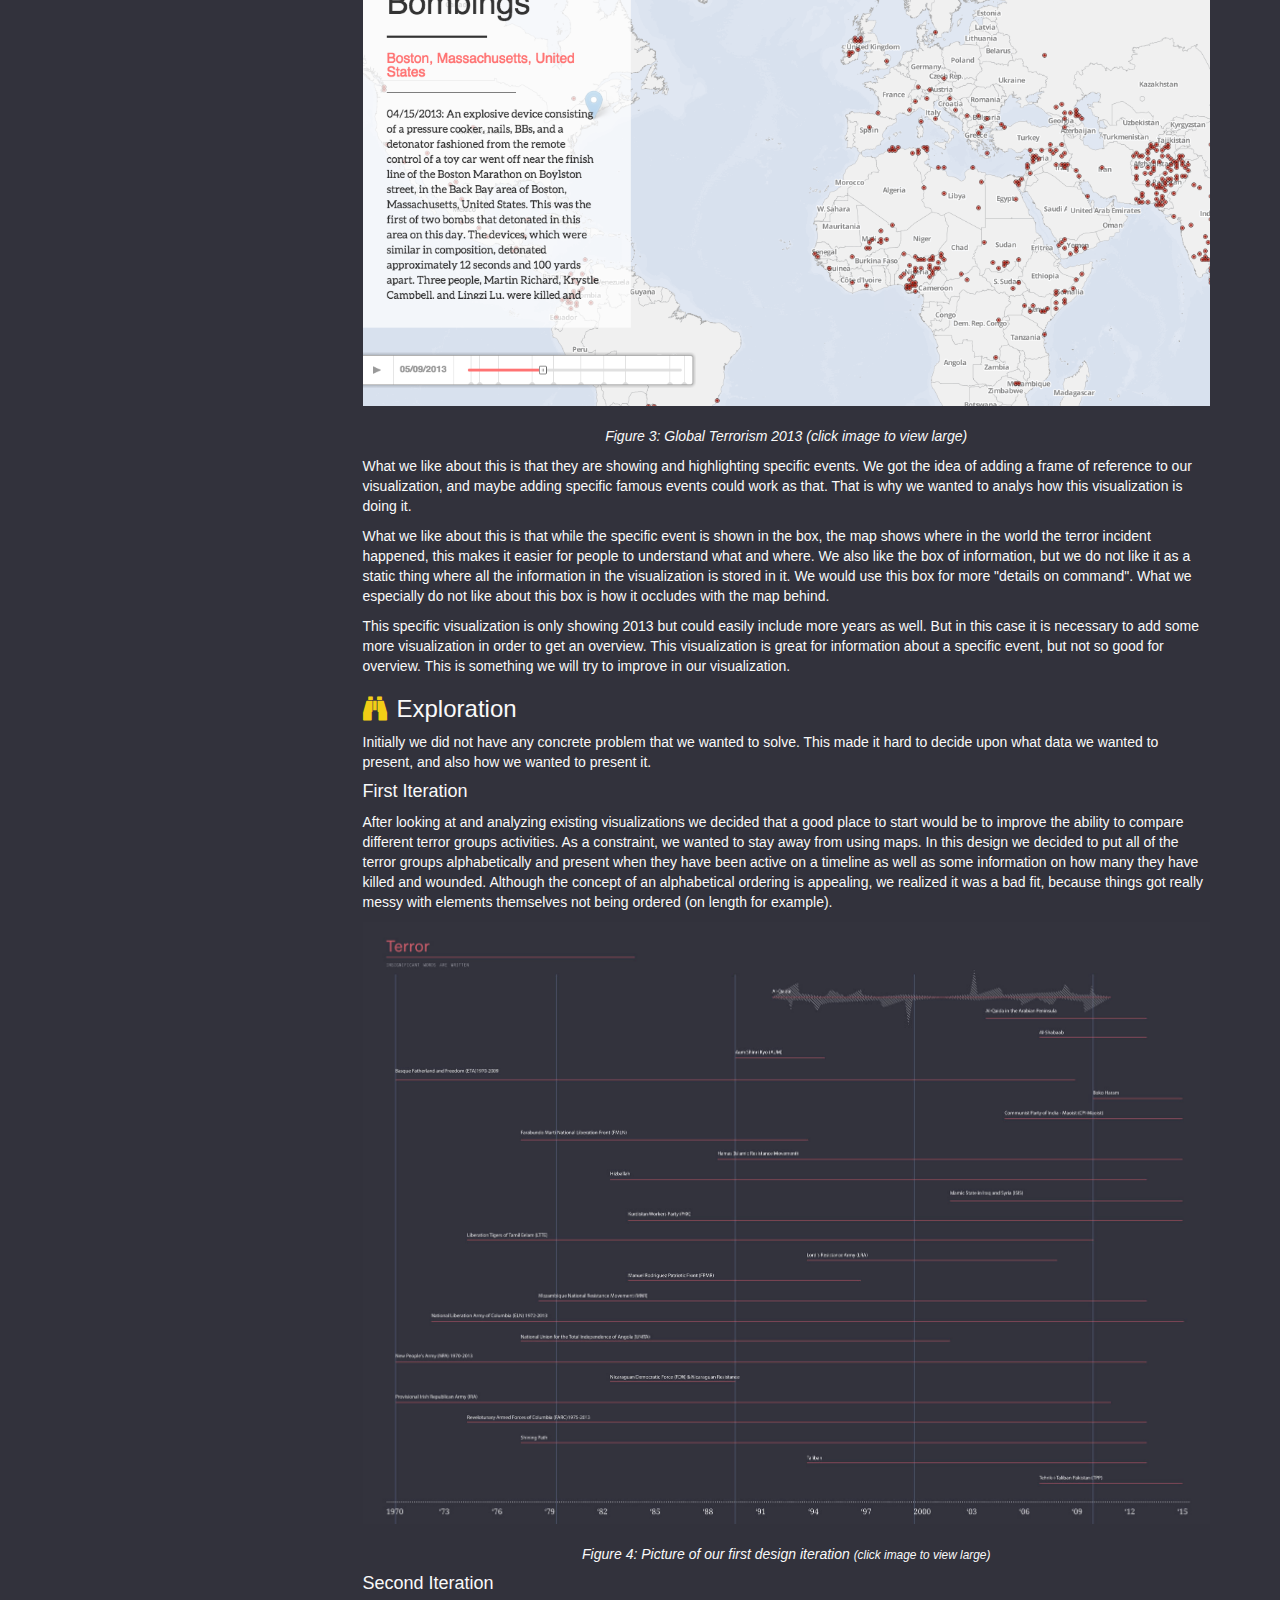
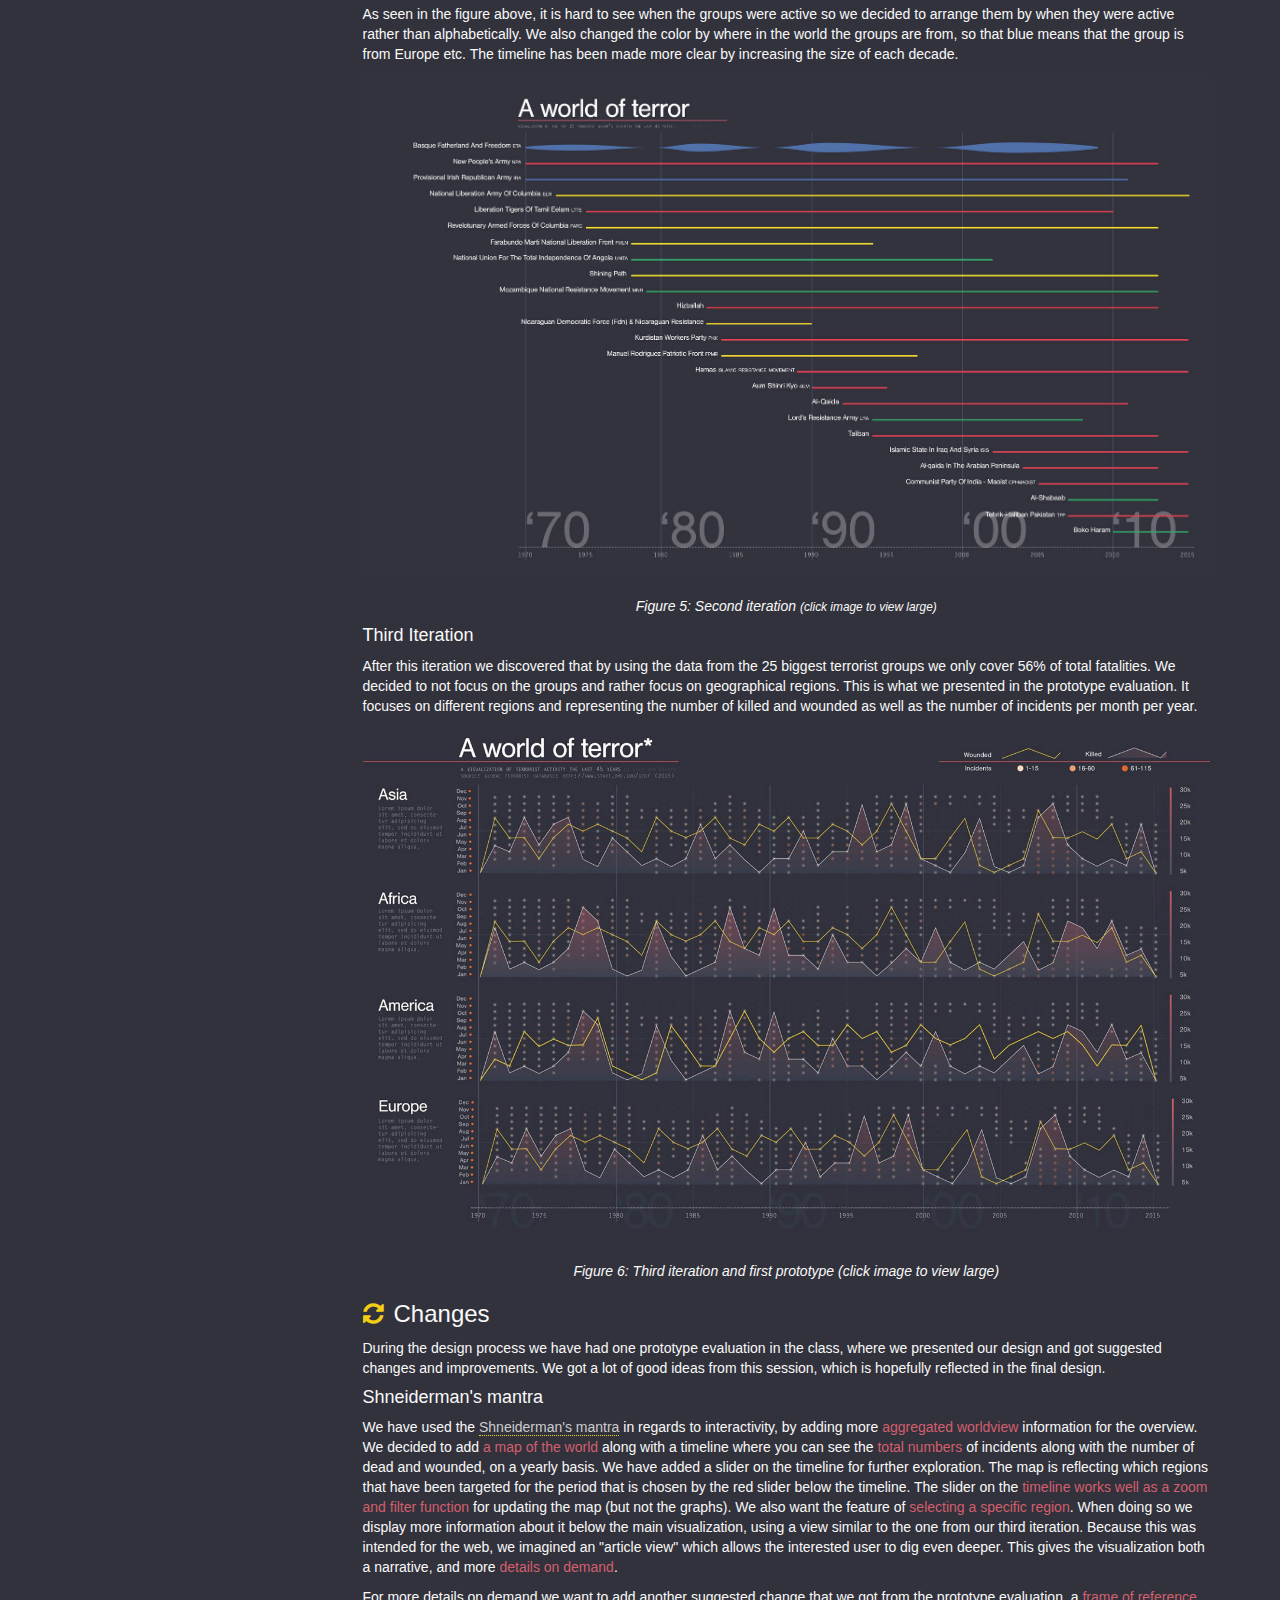
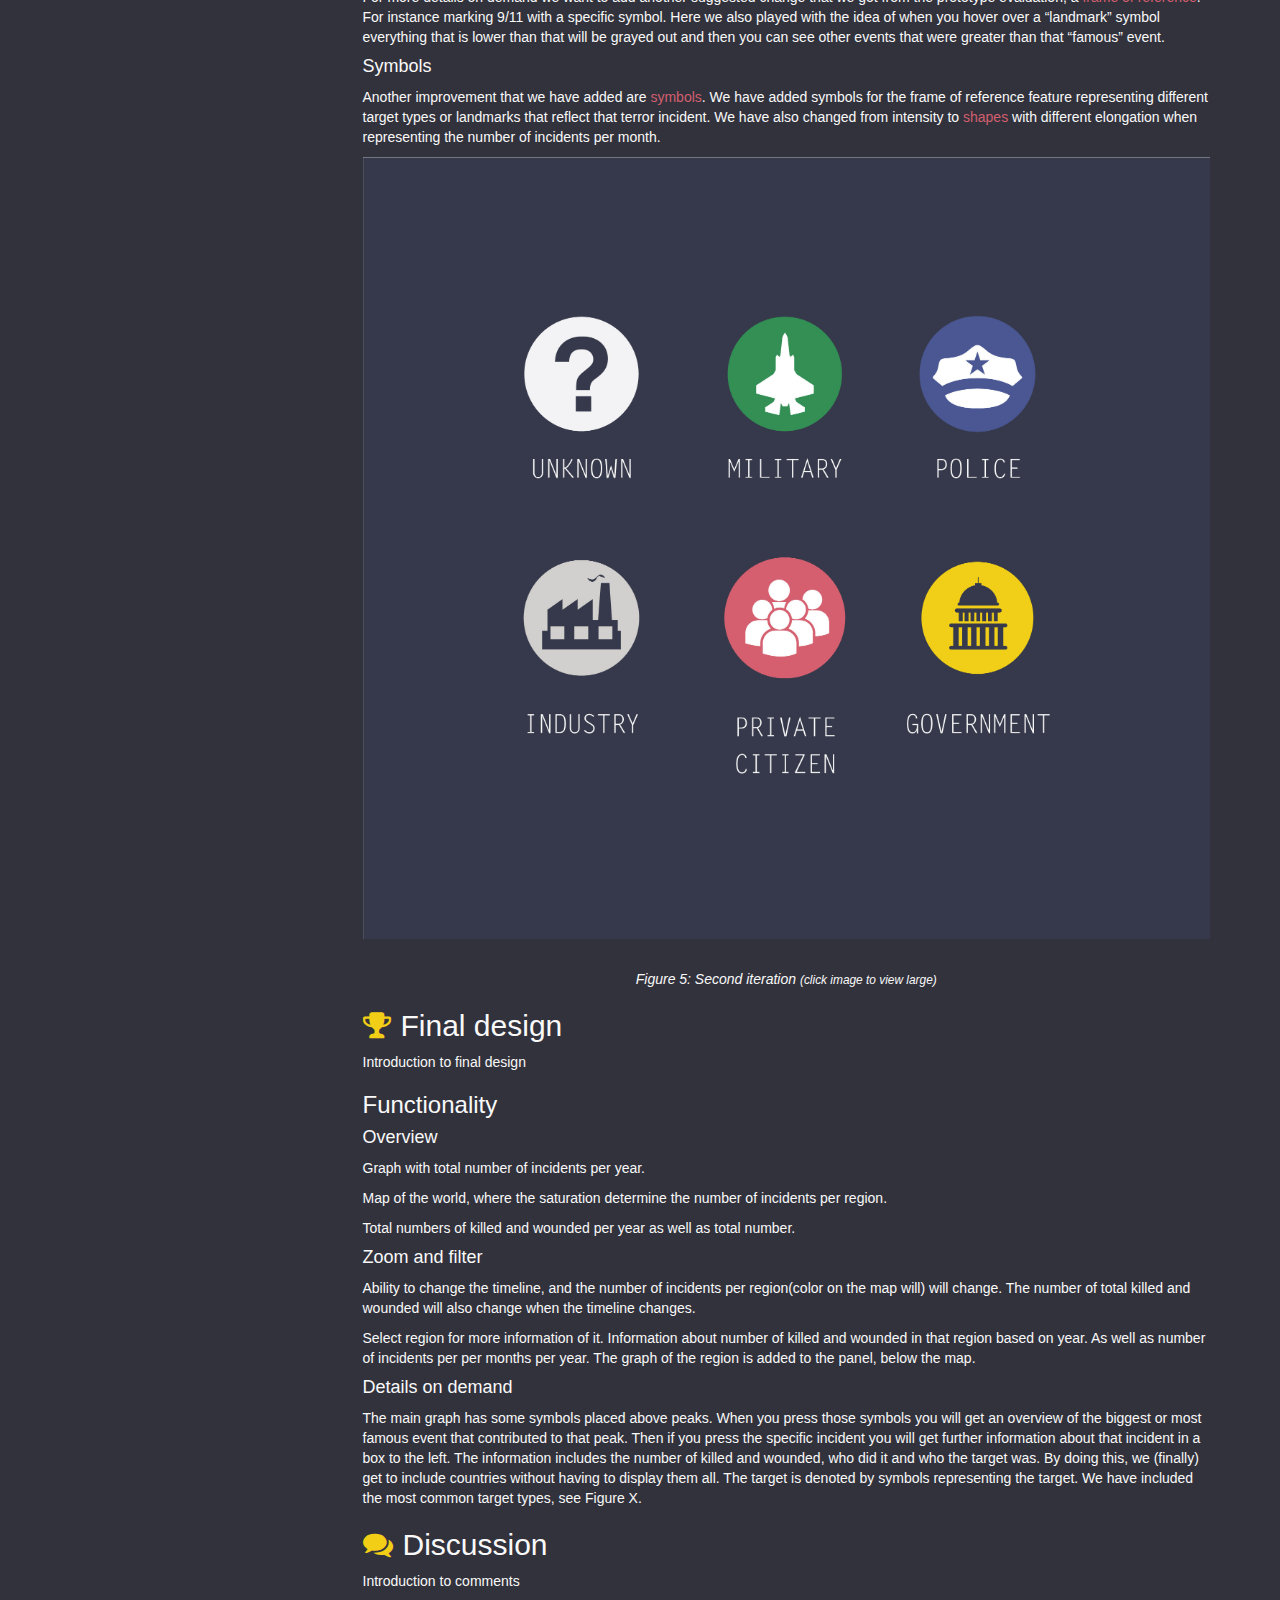
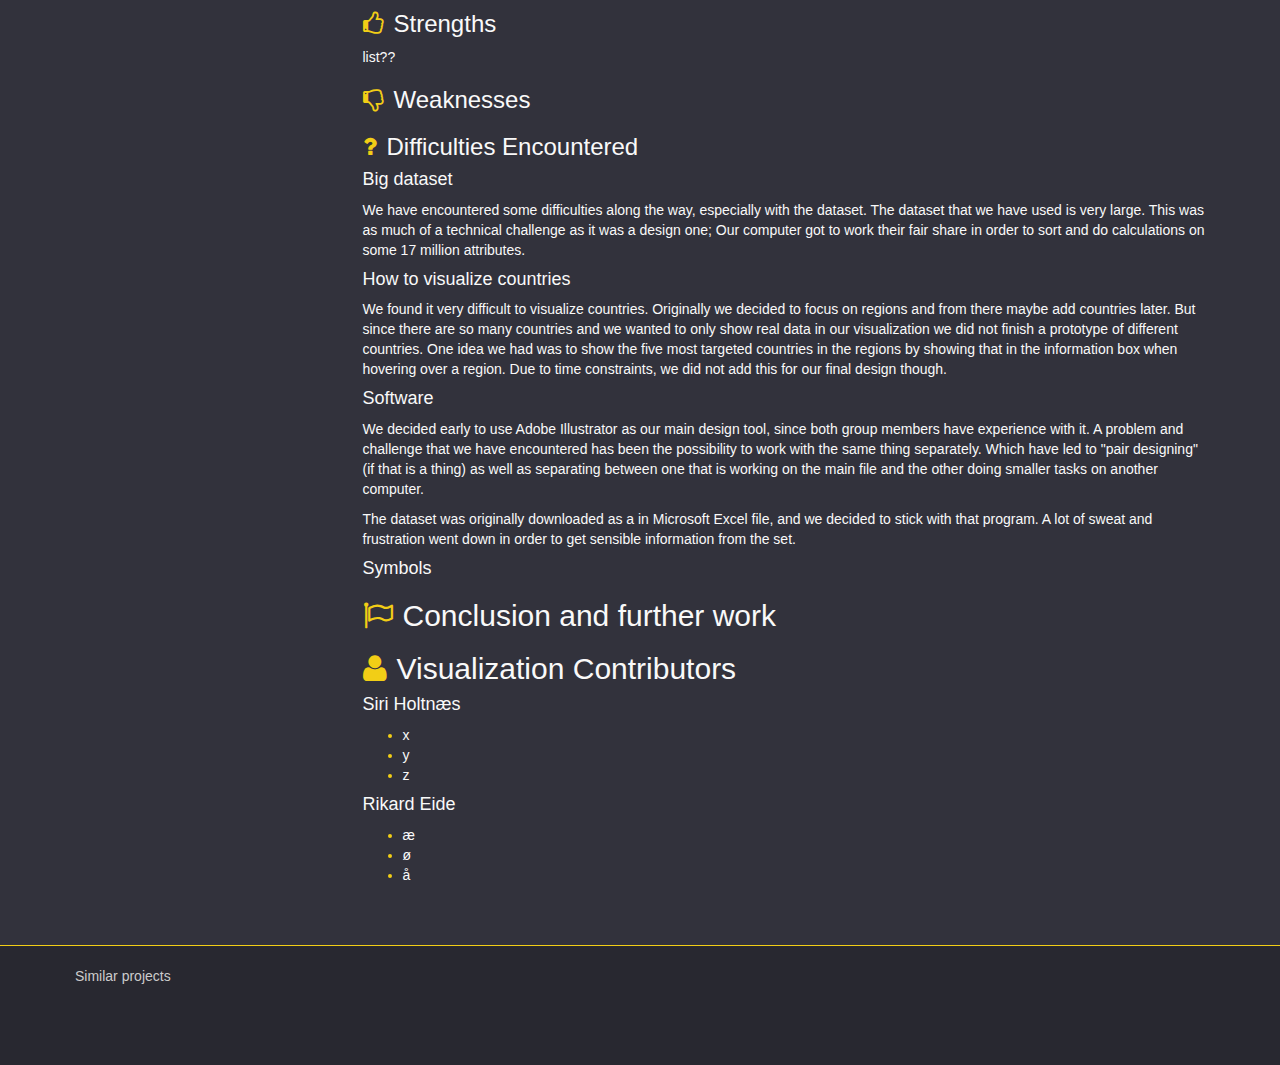
==== commit 31ff6ef0: "Proof reading" ====
--- a/index.html
+++ b/index.html
@@ -1,138 +1,139 @@
 <!DOCTYPE html>
 <html lang="en">
 <head>
-  <meta http-equiv="content-type" content="text/html; charset=UTF-8">
-  <meta charset="utf-8">
-  <title>Terror Data Visualization</title>
-  <meta name="generator" content="Bootply" />
-  <meta name="viewport" content="width=device-width, initial-scale=1, maximum-scale=1">
-  <link href="css/bootstrap.min.css" rel="stylesheet">
-  <link rel="stylesheet" href="css/fontawesome/css/font-awesome.min.css">
-		<!--[if lt IE 9]>
-			<script src="//html5shim.googlecode.com/svn/trunk/html5.js"></script>
-      <![endif]-->
-      
-
-
-
-
-          <link href="css/styles.css" rel="stylesheet">
-        </head>
-        <body>
-          <div class="page-container" id="top">
-
-            <link rel="stylesheet" href="css/fullsizable.css">
-
-            <div class="container">
-              <div class="row row-offcanvas row-offcanvas-left">
-
-                <!-- sidebar -->
-                <nav class="col-xs-3 col-sm-3 sidebar-offcanvas bs-docs-sidebar " role="navigation">
-                 <nav data-spy="affix" data-offset-bottom="90">
-                  <ul class="nav nav-stacked fixed" id="sidebar-nav">
-                   <li>
-                    <a href="#top">Introduction</a>
-                    <ul class="nav nav-stacked">                
-                      <li><a href="#dataset">The Dataset</a></li>
-                      <li><a href="#queries">Visual Queries</a></li>
+    <meta http-equiv="content-type" content="text/html; charset=UTF-8">
+    <meta charset="utf-8">
+    <title>Terror Data Visualization</title>
+    <meta name="generator" content="Bootply" />
+    <meta name="viewport" content="width=device-width, initial-scale=1, maximum-scale=1">
+    <link href="css/bootstrap.min.css" rel="stylesheet">
+    <link rel="stylesheet" href="css/fontawesome/css/font-awesome.min.css">
+    <!--[if lt IE 9]>
+    <script src="//html5shim.googlecode.com/svn/trunk/html5.js"></script>
+    <![endif]-->
+
+
+
+
+
+    <link href="css/styles.css" rel="stylesheet">
+</head>
+<body>
+<div class="page-container" id="top">
+
+    <link rel="stylesheet" href="css/fullsizable.css">
+
+    <div class="container">
+        <div class="row row-offcanvas row-offcanvas-left">
+
+            <!-- sidebar -->
+            <nav class="col-xs-3 col-sm-3 sidebar-offcanvas bs-docs-sidebar " role="navigation">
+                <nav data-spy="affix" data-offset-bottom="90">
+                    <ul class="nav nav-stacked fixed" id="sidebar-nav">
+                        <li>
+                            <a href="#top">Introduction</a>
+                            <ul class="nav nav-stacked">
+                                <li><a href="#dataset">The Dataset</a></li>
+                                <li><a href="#queries">Visual Queries</a></li>
+                            </ul>
+                        <li>
+                            <a href="#process">The Design Process</a>
+                            <ul class="nav nav-stacked">
+                                <li><a href="#process-search">The search</a></li>
+                                <!-- <ul class="nav nav-stacked">
+                                  <li><a href="#process-search-gtv">Global Terrorism Visualization</a></li>
+                                  <li><a href="#process-search-wot">A World of Terror</a></li>
+                                </ul> -->
+                                <li><a href="#process-exploration">Exploration</a></li>
+                                <!-- <ul class="nav nav-stacked">
+                                  <li><a href="#process-exploration-1">First Iteration</a></li>
+                                  <li><a href="#process-exploration-2">Second Iteration</a></li>
+                                  <li><a href="#process-exploration-3">Third Iteration</a></li>
+                                </ul> -->
+                                <li><a href="#process-changes">Changes</a></li>
+                                <!-- <ul class="nav nav-stacked">
+                                  <li><a href="#changes-mantra">Schneiderman's mantra</a></li>
+                                  <li><a href="#changes-symbols">Symbols</a></li>
+                                </ul> -->
+                            </ul>
+                        </li>
+                        <li>
+                            <a href="#final">Final design</a>
+                            <ul class="nav nav-stacked">
+                                <li><a href="#final-functionality">Functionality</a></li>
+                            </ul>
+                        </li>
+                        <li>
+                            <a href="#discussion">Discussion</a>
+                            <ul class="nav nav-stacked">
+                                <li><a href="#discussion-pros">Strengths</a></li>
+
+                                <li><a href="#discussion-cons">Weaknesses</a></li>
+                                <li><a href="#discussion-problems">Problems Encountered</a></li>
+                            </ul>
+                        </li>
+                        <li>
+                            <a href="#conclusion">Conslusion and further work</a>
+                        </li>
+                        <li>
+                            <a href="#contributors">Visualization Contributors</a>
+                        </li>
+
                     </ul>
-                    <li>
-                      <a href="#process">The Design Process</a>
-                      <ul class="nav nav-stacked">
-                        <li><a href="#process-search">The search</a></li>
-                  <!-- <ul class="nav nav-stacked">
-                    <li><a href="#process-search-gtv">Global Terrorism Visualization</a></li>
-                    <li><a href="#process-search-wot">A World of Terror</a></li>
-                  </ul> -->
-                  <li><a href="#process-exploration">Exploration</a></li>
-                    <!-- <ul class="nav nav-stacked">
-                      <li><a href="#process-exploration-1">First Iteration</a></li>
-                      <li><a href="#process-exploration-2">Second Iteration</a></li>
-                      <li><a href="#process-exploration-3">Third Iteration</a></li>
-                    </ul> -->
-                    <li><a href="#process-changes">Changes</a></li>
-                    <!-- <ul class="nav nav-stacked">
-                      <li><a href="#changes-mantra">Schneiderman's mantra</a></li>
-                      <li><a href="#changes-symbols">Symbols</a></li>
-                    </ul> -->
-                  </ul>
-                </li>
-                <li>
-                  <a href="#final">Final design</a>
-                  <ul class="nav nav-stacked">
-                    <li><a href="#final-functionality">Functionality</a></li>
-                  </ul>
-                </li>
-                <li>
-                  <a href="#discussion">Discussion</a>
-                  <ul class="nav nav-stacked">
-                    <li><a href="#discussion-pros">Strengths</a></li>
-
-                    <li><a href="#discussion-cons">Weaknesses</a></li>
-                    <li><a href="#discussion-problems">Problems Encountered</a></li>
-                  </ul>
-                </li>
-                <li>
-                  <a href="#conclusion">Conslusion and further work</a>
-                </li>
-                <li>
-                  <a href="#contributors">Visualization Contributors</a>
-                </li>
-
-              </ul>
-              <a id="top" class="back-to-top" href="#top">Back to top</a>
-
+                    <a class="back-to-top" href="#top">Back to top</a>
+
+                </nav>
             </nav>
-          </nav>
-
-          <!-- main area -->
-
-
-          <div class="col-xs-12 col-sm-9" data-spy="scroll" data-target="#sidebar-nav">
-            <h1 id="">Terror Visualization</h1>
-
-            <h2 id="intro">Introduction</h2>
-
-            <blockquote>
-              <p><em>The greatest value of a picture is when it forces us to notice what we never expected to see. <br>- John W. Tukey</em></p>
-            </blockquote>
-
-            <p>This website cover the work from the project in the module Visual Thinking and Visualization at the Department of Computer Science, UCT fall 2015. For the project we chose to do a visualization of terror. Terrorism is a subject that moves the whole world and therefore a  highly relevant subject to do a data visualization of.</p>
-
-            <h3 id="dataset"><i class="fa fa-bar-chart"></i><span class="break"></span>The dataset</h3>
-            <p>Our visualization is using a dataset that comes from the National Consortium for the Study of Terrorism and Responses to Terrorism's (START) <a href="http://www.start.umd.edu/gtd">Global Terrorism Database</a> (GTD), which includes information on terrorist events around the world from 1970 through 2013. “It is currently the most comprehensive unclassified database on over 125,000 terrorist events”.<p/>
-
-              <p>Each of the events consist attributes like date, location, the number of people who were killed and wounded, which weapon that was use, who the target was and many other attributes. Some of the events have up to 134 attributes.</p> 
-
-              <p>The dataset has been made reason about before using the data in order to be able to answer our visual queries. In many cases the value of the attributes were null or inconsistent, that is why we have focused on the events that had most of the events. Another thing that is worth noticing is that in 1993 GTD provides no data, due to <a href="http://www.start.umd.edu/gtd/about/History.aspx">loss of data</a> in an office move. </p>
-
-
-              <h3 id="queries"><i class="fa fa-eye"></i><span class="break"></span>Visual Queries</h3>
-              <ul> 
-                <li><span>How many terror incidents have happened each year?</span></li>
-                <li><span>How many people are killed yearly in terror incidents?</span></li>
-                <li><span>Have the number of terror incidents increased?</span></li>
-                <li><span>Are more people being killed in terror incidents now than earlier?</span></li>
-                <li><span>Where in the world is the highest level of terrorist acts?</span></li> 
-              </ul>      
-
-              <h2 id="process"><i class="fa fa-cog"></i><span class="break"></span>The Design Process</h2>
-
-              <p>The design process in this visualization project consists of the search, which is where we have been analysing other visualizations of terror or similar or similar subjects. Next step is the exploration, which is where we have played around with the data, sketched and designed a draft solution. We presented the first solution in a prototype evaluation and got suggested improvements for our visualization. The last part is the improvement part where we have taken the feedback into consideration and finalised our visualization.  </p>
-
-              <h3 id="process-search"><i class="fa fa-search"></i><span class="break"></span>The Search</h3>
-
-              <p>When doing an visualization it is really important to do a thorough analysis of existing visualizations to get a feeling of what is working and what is not. We have found three other visualization that we have taken a lot of inspiration from, and which we will present here. </p>
-
-              <y><h4 id="process-search-gtv"> Global Terrorism Visualization</h4></y>
-              <p>For inspiration for our overview of the data we looked at a visualization that is called <a href="http://cse512-14w.github.io/a3-chaoyu-aniket/">Global Terrorism Visualization</a> and was made by Chaoyu Yang and Aniket Handa who have developed a application for exploring the trends and events that shaped the history due to Terrorism. Their visualization consists of a map view together with a bar chart graph of the total number of killed per year as well as a more detailed view of countries.</p>
-
-              <a href="img/gtv.jpg" class="fullsizable" alt="Responsive image">
-               <a href="img/gtv.jpg" class="fullsizable" alt="Responsive image">
-                <img alt="gtv" class="img-responsive" src="img/gtv.jpg"></a>
-
-
-                <p class="text-center"><i>Figure 2: Global Terrorism Visualization, a vizualization by Chaoyu Yang and Aniket Handa.</i></p> 
+
+            <!-- main area -->
+
+
+            <div class="col-xs-12 col-sm-9" data-spy="scroll" data-target="#sidebar-nav">
+                <h1>Terror Visualization</h1>
+
+                <h2 id="intro">Introduction</h2>
+
+                <blockquote>
+                    <p><em>The greatest value of a picture is when it forces us to notice what we never expected to see. <br>- John W. Tukey</em></p>
+                </blockquote>
+
+                <p>This website cover the work from the project in the module Visual Thinking and Visualization at the Department of Computer Science at UCT the fall 2015. For the project we chose to do a visualization of terror. Terrorism is a concept that knows no either cultural nor geographical bounds, and a data visualization on this topic would therefore of relevance of all over the world.</p>
+
+                <h3 id="dataset"><i class="fa fa-bar-chart"></i><span class="break"></span>The dataset</h3>
+                <p>Our visualization is using a dataset that comes from the National Consortium for the Study of Terrorism and Responses to Terrorism's (START) <a href="http://www.start.umd.edu/gtd">Global Terrorism Database</a> (GTD), which includes information on terrorist events around the world from 1970 through 2013. “It is currently the most comprehensive unclassified database on over 125,000 terrorist events” <small><a
+                        href="#1">[1]</a></small>.<p/>
+
+                <p>Each of the events consist attributes like date, location, the number of people who were killed and wounded, which weapon that was use, who the target was and many other attributes. Some of the entities have up to 134 attributes.</p>
+
+                <p><p>We studied the dataset before deciding on our visual queries. As a general pattern,
+                many of the special attributes were empty. Because of these inconsistencies, we only worked with the attributes that were populated in every incident. Another thing that is worth noticing is that in 1993 GTD provides no data, due to <a href="http://www.start.umd.edu/gtd/about/History.aspx">loss of data</a> in an office move. </p>
+
+
+                <h3 id="queries"><i class="fa fa-eye"></i><span class="break"></span>Visual Queries</h3>
+                <ul>
+                    <li><span>How many terror incidents have happened each year?</span></li>
+                    <li><span>How many people are killed yearly in terror incidents?</span></li>
+                    <li><span>Have the number of terror incidents increased?</span></li>
+                    <li><span>Are more people being killed in terror incidents now than earlier?</span></li>
+                    <li><span>Where in the world is the highest level of terrorist acts?</span></li>
+                </ul>
+
+                <h2 id="process"><i class="fa fa-cog"></i><span class="break"></span>The Design Process</h2>
+
+                <p>Our design process in this project started with a search. We analyzed other visualizations on the topic of terrorism and similar subjects. Next step is exploration, where we played around with the data, sketched and designed a draft solution. We presented the first solution in a prototype evaluation and got suggested improvements for our visualization. After this first iteration, we started improving our design. By combining feedback with new ideas and inspiration we finally finalized our visualization.</p>
+
+                <h3 id="process-search"><i class="fa fa-search"></i><span class="break"></span>The Search</h3>
+
+                <p>In the creation of a visualization it is really important to do a thorough analysis of existing visualizations. By doing this you avoid "reinventing the wheel", you familiarize yourself with the domain and you get a feeling of what is working and what is not. We have found three other visualizations that we have taken a lot of inspiration from, and which we will present in the following section. </p>
+
+                <y><h4 id="process-search-gtv"> Global Terrorism Visualization</h4></y>
+                <p>For inspiration for our overview of the data we looked at a visualization that is called <a href="http://cse512-14w.github.io/a3-chaoyu-aniket/">Global Terrorism Visualization</a> and was made by Chaoyu Yang and Aniket Handa who have developed a application for exploring the trends and events that shaped the history due to Terrorism. Their visualization consists of a map view together with a bar chart graph of the total number of killed per year as well as a more detailed view of countries.</p>
+
+                <a href="img/gtv.jpg" class="fullsizable" alt="Responsive image">
+                    <img alt="gtv" class="img-responsive" src="img/gtv.jpg"></a>
+
+
+                <p class="text-center"><i>Figure 2: Global Terrorism Visualization, a vizualization by Chaoyu Yang and Aniket Handa.</i></p>
 
                 <h5 id="gtv-color">Color</h5>
                 Different saturations of red where the intensity represent higher quantity works good to represent the number of killed. It can be difficult to compare two countries that have the same color, but in this case there is the possibility of hovering over specific countries for more precise information. The color of the bar chart that represents the number of killed works really well. When the number is high the color of the bar is darker as well as the size is bigger, this makes it easy to answer visual queries like “have the number of killed in terror incidents increased the last 20 years?”.<p/>
@@ -143,160 +144,185 @@
                 <h4 id="process-search-wot"> A World of Terror</h4>
                 <p><a href="http://terror.periscopic.com/">A World of Terror</a> is a graphical look at the 25 most impactful terrorist organizations since 1970. This visualization was made by <a href="http://www.periscopic.com/">Periscopic</a>, and is using the same data that we are using from GTD.</p>
 
-                <a href="img/wot.jpg" class="fullsizable" alt="Responsive image">
-                  <img alt="wot" class="img-responsive" src="img/wot.jpg"></a>
-
-
-                  <p class="text-center"><i>Figure 1: A World of Terror, a vizualization by Periscopic.</i></p> 
-
-
-                  <h5 id="wot-space">Space, grouping and shape </h5>
-                  <p>The visualization presents a lot of information at once, by showing all the data at one single page. They have made this possible by grouping the different groups on the right hand side, while having a panel with further information on the left hand side. They also the possibility of grouping the different terror groups by various attributes, for instance by “longest active group”. By doing so they have made it possible for the user to get an overview while having the opportunity to zoom and filter. What we found hard in this grouping, was to compare groups that have approximately the same “impact”. The use of a mini map to show where in the world the different attacks have been is also a good feature.</p> 
-
-                  <p>Each terrorist group consists of a rectangle where both dimensions represent time. The width is a timeline from 1970 to 2013, and the height stretches from December to January. Weirdly enough it is not the other from January to December. The number of incident is represented by a gray square in the given month of the specific given year. The intensity of the square indicates the number of incidents in that given month.Above and below the incident rectangle they have placed colored bar charts indicating the total number of victims in a given year - killed above and wounded below. We found this hard to compare and have tried to improve in our design. </p>
-
-                  <h5 id="wot-color">Color</h5>
-
-                  <p>The visualization uses a brown color theme, with red and yellow as contrast colors to highlight some information and make it pop slightly out. By using red and yellow whom are both close to brown (they are each side of brown on the color scale), this contrast gets well balanced and the page as a whole is visually appealing to look at. Red is used to represent the number of killed while yellow is used to represent the number of wounded, this makes sense in both cases, as red is often a symbol of danger while yellow can be a symbol of near danger.</p>
-
-
-                  <h3 id="process-exploration"><i class="fa fa-binoculars"></i><span class="break"></span>Exploration</h3>
-
-                  <p>Initially we did not have any concrete problem that we wanted to solve, this made it more complicated to decide upon what data we wanted to present, therefore also how we wanted to present it. </p>
-
-                  <h4 id="process-exploration-1">First Iteration</h4>
-                  <p>After looking at and analysing existing visualizations we decided that we wanted to improve the ability to compare different terror groups activities, and not work with maps explicitly. In this design we decided to put all of the terror groups alphabetically and present when they have been active on a timeline as well as some information on how many they have killed and wounded.</p>
-
-                  <a href="img/TimelineFirst.jpg" class="fullsizable" alt="Responsive image">
+                <a href="img/wot.jpg" class="fullsizable">
+                    <img alt="wot" class="img-responsive" src="img/wot.jpg"></a>
+
+
+                <p class="text-center"><i>Figure 1: A World of Terror, a vizualization by Periscopic.</i></p>
+
+
+                <h5 id="wot-space">Space, grouping and shape </h5>
+                <p>The visualization presents a lot of information at once, by showing all the data at one single page. They have made this possible by grouping the different groups on the right hand side, while having a panel with further information on the left hand side. They also offer the possibility of grouping the different terror groups by various attributes, for instance by “longest active group”. By doing so they have made it possible for the user to speed up visual queries as well as getting an overview while having the opportunity to zoom and filter. What we found hard in this grouping, was to compare groups that have approximately the same “impact”. The use of a mini map to show where in the world the attacks took place is also a good feature.</p>
+
+                <p>Each terrorist group consists of a rectangle where both dimensions represent time. The width is a timeline from 1970 to 2013, and the height stretches from December to January. Weirdly enough it is not the other from January to December. The number of incidents is represented by a gray square in the given month of the specific year. The intensity of the square indicates the number of incidents in that given month. Above and below the incident rectangle they have placed colored bar charts indicating the total number of victims in a given year - killed above and wounded below. We found this hard to compare and have tried to improve in our design. </p>
+
+                <h5 id="wot-color">Color</h5>
+
+                <p>The visualization uses a brown color theme, with red and yellow as contrast colors to highlight some information and make it pop slightly out. By using red and yellow whom are both close to brown (they are each "next to" brown on the color scale), this contrast gets well balanced and the page as a whole is visually appealing to look at. Red is used to represent the number of killed while yellow is used to represent the number of wounded, this makes sense in both cases, as red is often a symbol of danger while yellow can be seen as a intermediate step before danger. Traffic lights have taught us this with great effect.</p>
+
+
+
+                <h4>Global Terrorism 2013</h4>
+                <p><a href="http://bl.ocks.org/anonymous/raw/ca61b9158adc0be885cb/">Global Terrorism 2013</a>, is a data visualization that is highlighting notable terror attacks that happened in 2013. The different incidents are shown in the information box along with a symbol on the map of where that incident happened. This visualization is interactive to the extent that you can drag the timeline and as the year goes by the different incidents is shown in the box. You have to stop the time in order to read about the terror incident. </p>
+
+                <a href="img/gt13.jpg" class="fullsizable" alt="Responsive image">
+                    <img alt="gt13" class="img-responsive" src="img/gt13.jpg"></a>
+
+                <p class="text-center"><i>Figure 3: Global Terrorism 2013 (click image to view large)</i> </p>
+
+                <p>What we like about this is that they are showing and highlighting specific events. We got the idea of adding a frame of reference to our visualization, and maybe adding specific famous events could work as that. That is why we wanted to analys how this visualization is doing it.</p>
+
+                <p>What we like about this is that while the specific event is shown in the box, the map shows where in the world the terror incident happened, this makes it easier for people to understand what and where. We also like the box of information, but we do not like it as a static thing where all the information in the visualization is stored in it. We would use this box for more "details on command". What we especially do not like about this box is how it occludes with the map behind. </p>
+
+                <p>This specific visualization is only showing 2013 but could easily include more years as well. But in this case it is necessary to add some more visualization in order to get an overview. This visualization is great for information about a specific event, but not so good for overview. This is something we will try to improve in our visualization.
+                </p>
+
+
+                <h3 id="process-exploration"><i class="fa fa-binoculars"></i><span class="break"></span>Exploration</h3>
+
+                <p>Initially we did not have any concrete problem that we wanted to solve. This made it hard to decide upon what data we wanted to present, and also how we wanted to present it. </p>
+
+                <h4 id="process-exploration-1">First Iteration</h4>
+                <p>After looking at and analyzing existing visualizations we decided that a good place to start would be to improve the ability to compare different terror groups activities. As a constraint, we wanted to stay away from using maps. In this design we decided to put all of the terror groups alphabetically and present when they have been active on a timeline as well as some information on how many they have killed and wounded. Although the concept of an alphabetical ordering is appealing, we realized it was a bad fit, because things got really messy with elements themselves not being ordered (on length for example). </p>
+                <a href="img/TimelineFirst.jpg" class="fullsizable" alt="Responsive image">
                     <img alt="First" class="img-responsive" src="img/TimelineFirst.jpg"></a>
 
-                    <p class="text-center"><i>Figure 3: Picture of our first design iteration (click image to view large)</i></p> 
-
-
-                    <h4 id="process-exploration-2">Second Iteration</h4>
-
-                    <p>As it is there it is hard to see when the groups were active so we decided to arrange them by when they were active better than alphabetically. We also changed the color by where in the world the groups are from, so that blue means that the group is from Europe etc. The timeline has been made more clear by increasing the size of some years.</p>
-
-                    <a href="img/TimelineSecond.jpg" class="fullsizable" alt="Responsive image">
-                      <img alt="First" class="img-responsive" src="img/TimelineSecond.jpg">
-                    </a>
-
-                    <p class="text-center"><i>Figure 4: Second iteration (click image to view large)</i> </p>
-
-
-                    <h4 id="process-exploration-3">Third Iteration</h4>
-
-                    <p>After this iteration we discovered that by using the data from the 25 biggest terrorist groups we only cover 56% of total fatalities. We decided to not focus on the groups and rather focus on regions. This is what we presented in the prototype evaluation. It focuses on different regions and representing the number of killed and wounded as well as the number of incidents per month per year.</p>
-
-                    <a href="img/prototype.jpg" class="fullsizable" alt="Responsive image">
-                      <img alt="prototype" class="img-responsive" src="img/prototype.jpg"></a>
-
-                      <p class="text-center"><i>Figure 5: Third iteration and first prototype (click image to view large)</i><p/>
-
-                       <h3 id="process-changes"><i class="fa fa-refresh"></i><span class="break"></span>Changes</h3>
-                       <p>During the design process we have had one prototype evaluation in the class, where we presented our design and got suggested changes that we could make. We got a lot of good ideas from this session and this is hopefully reflected in the final design.
-
-                        <h4 id="changes-mantra">Shneiderman's mantra</h4>
-                        <p>We have used the <a href="http://www.infovis-wiki.net/index.php/Visual_Information-Seeking_Mantra">Shneiderman's mantra</a> in regards to interactivity, by adding more <x>aggregated worldview</x> information for the overview. We decided to add <x>a map of the world</x> along with a timeline where you can see the <x>total numbers</x> of incidents per year, as well as the number of dead and wounded per year, we have added a slider on the timeline for further exploration.  The map is reflecting which countries that are attacked for the period that is chosen on the timeline. The slider on the <x>timeline works well as a zoom and filter function</x>. We also want the feature of <x>selecting a specific region</x> and then that region is added to the dashboard for further data exploration and <x  >details on demand<x/>.</p> 
-
-                        <p>For more details on demand we want to add another suggested change that we got from the prototype evaluation, a <x>frame of reference</x>. For instance marking 9/11 with a specific symbol. Here we also played with the idea of when you hover over a “landmark” symbol everything that is lower than that will be grayed out and then you can see other events that were greater than that “famous” event.</p>
-
-                        <h4 id="changes-symbols">Symbols</h4>
-                        <p>Another improvement that we have added are <x>symbols</x>. We have added symbols for the frame of reference feature representing different target types or landmarks that reflect that terror incident. We have also changed from intensity to <x>shapes</x> when representing the number of incidents per month. <p>
-
-                          <h2 id="final"><i class="fa fa-trophy"></i><span class="break"></span>Final design</h2>
-
-                          <p>Introduction to final design</p>
-
-                          <h3 id="final-functionality"></span>Functionality</h3>
-
-                          <h4 id="">Overview</h4>
-                          <p>Graph with total number of incidents per year.</p>
-                        
-                          <p>Map of the world, where the saturation determine the number of incidents per region. </p>
-
-                          <p>Total numbers of killed and wounded per year as well as total number.</p>
-
-                          <h4 id="">Zoom and filter</h4>
-
-                          <p>Ability to change the timeline, and the number of incidents per region(color on the map will) will change. The number of total killed and wounded will also change when the timeline changes. </p>
-
-                          <p>Select region for more information of it. Information about number of killed and wounded in that region based on year. As well as number of incidents per per months per year. The graph of the region is added to the panel, below the map. </p>
-
-                          <h4 id="">Details on demand</h4>
-
-                          <p>The main graph has some symbols on peaks, when you press those symbols you will get an overview of the biggest or most famouse event that probably caused that peak. Then if you press the specific incident you will get further information about that incident in a box. The information iincludes the number of killed and wounded, who did it and who the target was. The target is denoted by symbols representing the target. We have included the most common target types, see Figure X.</p>
-
-                          <h2 id="discussion"><i class="fa fa-comments"></i><span class="break"></span>Discussion</h2>
-
-                          <p>Introduction to comments</p>
-                          
-                          <h3 id="discussion-pros"><i class="fa fa-thumbs-o-up"></i><span class="break"></span>Strengths</h3>
-
-                          <p>list??</p>
-
-                          <h3 id="discussion-cons"><i class="fa fa-thumbs-o-down"></i><span class="break"></span>Weaknesses</h3>
-
-                          <h3 id="discussion-problems"><i class="fa fa-question"></i><span class="break"></span>Difficulties Encountered</h3>
-
-                          <h4 id="">Big dataset</h4>
-
-                          <p>We have encountered some along the way, especially with the dataset. The dataset that we have used is very large. Our first challange was to determine what type of data we wanted to visualize. The big dataset was also very hard to do calculations on.</p>
-
-                          <h4 id="">How to visualize countries</h4>
-
-                          <p>We found it very difficult to visualize countries. Originally we decided on focusing on regions and from there maybe add countried later. But since there are so many countries and we wanted to only show real data in our visualization we did not finish a prototype of different countries. One idea we had was to show the five most targeted countries in the regions by showing that in the information box when hovering over a region. We did not add this for our final design though. </p>
-
-                          <h4 id="">Version control</h4>
-
-                          <p>We decided early to use Adobe Illustrator as our main tool, since both have experience with it. A problem and challenge that we have encountered has been the possibility to work with the same thing separately. Which have led to "pair designing" (if that is a thing) as well as separating between one that is working on the main file and the other doing smaller tasks on another computer. </p>
-
-                          <h4 id="">Symbols</h4>
-
-
-                          <h2 id="conclusion"><i class="fa fa-flag-o"></i><span class="break"></span>Conclusion and further work</h2>
-
-                          <h2 id="contributors"><i class="fa fa-user"></i><span class="break"></span>Visualization Contributors</h2>
-
-                          <h4 id="">Siri Holtnæs</h4>
-                          <ul> 
-                            <li><span>x</span></li>
-                            <li><span>y</span></li>
-                            <li><span>z</span></li>
-                          </ul>      
-
-                          <h4 id="">Rikard Eide</h4>
-                          <ul> 
-                            <li><span>æ</span></li>
-                            <li><span>ø</span></li>
-                            <li><span>å</span></li>
-                          </ul> 
-
-                        </div><!-- /.col-xs-12 main -->
-                      </div><!--/.row-->
-                    </div><!--/.container-->
-                  </div><!--/.page-container-->
-
-
-
-                  <div id="footer"><!--footer-->
-                    <div class="container">
-                     <div class="row">
-                      <ul class="list-unstyled">
-                        <li class="col-sm-4 col-xs-6">
-                          <a href="http://people.cs.uct.ac.za/~mkuttel/VisProjects2013.html">Similar projects</a>
-                        </li>
-                      </ul>
-                    </div><!--/row-->
-
-                  </div><!--/container-->
-                </div><!--/footer-->
-
-                <!-- script references -->
-                <script src="js/jquery.min.js"></script>
-                <script src="js/bootstrap.min.js"></script>
-                <script src="js/scripts.js"></script>
-                <script src="js/jquery.fullsizable.2.0.2.min.js"></script>
-
-              </body>
-              </html>+                <p class="text-center"><i>Figure 4: Picture of our first design iteration <small>(click image to view large)</small></i></p>
+
+
+                <h4 id="process-exploration-2">Second Iteration</h4>
+
+                <p>As seen in the figure above, it is hard to see when the groups were active so we decided to arrange them by when they were active rather than alphabetically. We also changed the color by where in the world the groups are from, so that blue means that the group is from Europe etc. The timeline has been made more clear by increasing the size of each decade.</p>
+
+                <a href="img/TimelineSecond.jpg" class="fullsizable" alt="Responsive image">
+                    <img alt="First" class="img-responsive" src="img/TimelineSecond.jpg">
+                </a>
+
+                <p class="text-center"><i>Figure 5: Second iteration <small>(click image to view large)</small></i> </p>
+
+
+                <h4 id="process-exploration-3">Third Iteration</h4>
+
+                <p>After this iteration we discovered that by using the data from the 25 biggest terrorist groups we only cover 56% of total fatalities. We decided to not focus on the groups and rather focus on geographical regions. This is what we presented in the prototype evaluation. It focuses on different regions and representing the number of killed and wounded as well as the number of incidents per month per year.</p>
+
+                <a href="img/prototype.jpg" class="fullsizable" alt="Responsive image">
+                    <img alt="prototype" class="img-responsive" src="img/prototype.jpg"></a>
+
+                <p class="text-center"><i>Figure 6: Third iteration and first prototype (click image to view large)</i><p/>
+
+                <h3 id="process-changes"><i class="fa fa-refresh"></i><span class="break"></span>Changes</h3>
+                <p>During the design process we have had one prototype evaluation in the class, where we presented our design and got suggested changes and improvements. We got a lot of good ideas from this session, which is hopefully reflected in the final design.</p>
+                <h4 id="changes-mantra">Shneiderman's mantra</h4>
+                <p>We have used the <a href="http://www.infovis-wiki.net/index.php/Visual_Information-Seeking_Mantra">Shneiderman's mantra</a> in regards to interactivity, by adding more <x>aggregated worldview</x> information for the overview. We decided to add <x>a map of the world</x> along with a timeline where you can see the <x>total numbers</x> of incidents along with the number of dead and wounded, on a yearly basis. We have added a slider on the timeline for further exploration. The map is reflecting which regions that have been targeted for the period that is chosen by the red slider below the timeline. The slider on the <x>timeline works well as a zoom and filter function</x> for updating the map (but not the graphs). We also want the feature of <x>selecting a specific region</x>. When doing so we display more information about it below the main visualization, using a view similar to the one from our third iteration. Because this was intended for the web, we imagined an "article view" which allows the interested user to dig even deeper. This gives the visualization both a narrative, and more <x>details on demand</x>.</p>
+
+                <p>For more details on demand we want to add another suggested change that we got from the prototype evaluation, a <x>frame of reference</x>. For instance marking 9/11 with a specific symbol. Here we also played with the idea of when you hover over a “landmark” symbol everything that is lower than that will be grayed out and then you can see other events that were greater than that “famous” event.</p>
+
+                <h4 id="changes-symbols">Symbols</h4>
+                <p>Another improvement that we have added are <x>symbols</x>. We have added symbols for the frame of reference feature representing different target types or landmarks that reflect that terror incident. We have also changed from intensity to <x>shapes</x> with different elongation when representing the number of incidents per month. <p>
+                <a href="img/TimelineSecond.jpg" class="fullsizable" alt="Responsive image">
+                    <img alt="First" class="img-responsive" src="img/logos.jpg">
+                </a>
+
+                <p class="text-center"><i>Figure 5: Second iteration <small>(click image to view large)</small></i> </p>
+
+
+
+
+                <h2 id="final"><i class="fa fa-trophy"></i><span class="break"></span>Final design</h2>
+                <p>Introduction to final design</p>
+
+
+                <h3 id="final-functionality"></span>Functionality</h3>
+
+                <h4>Overview</h4>
+                <p>Graph with total number of incidents per year.</p>
+
+                <p>Map of the world, where the saturation determine the number of incidents per region. </p>
+
+                <p>Total numbers of killed and wounded per year as well as total number.</p>
+
+                <h4>Zoom and filter</h4>
+
+                <p>Ability to change the timeline, and the number of incidents per region(color on the map will) will change. The number of total killed and wounded will also change when the timeline changes. </p>
+
+                <p>Select region for more information of it. Information about number of killed and wounded in that region based on year. As well as number of incidents per per months per year. The graph of the region is added to the panel, below the map. </p>
+
+                <h4>Details on demand</h4>
+
+                <p>The main graph has some symbols placed above peaks. When you press those symbols you will get an overview of the biggest or most famous event that contributed to that peak. Then if you press the specific incident you will get further information about that incident in a box to the left. The information includes the number of killed and wounded, who did it and who the target was. By doing this, we (finally) get to include countries without having to display them all. The target is denoted by symbols representing the target. We have included the most common target types, see Figure X.</p>
+                <h2 id="discussion"><i class="fa fa-comments"></i><span class="break"></span>Discussion</h2>
+
+                <p>Introduction to comments</p>
+
+                <h3 id="discussion-pros"><i class="fa fa-thumbs-o-up"></i><span class="break"></span>Strengths</h3>
+
+                <p>list??</p>
+
+                <h3 id="discussion-cons"><i class="fa fa-thumbs-o-down"></i><span class="break"></span>Weaknesses</h3>
+
+                <h3 id="discussion-problems"><i class="fa fa-question"></i><span class="break"></span>Difficulties Encountered</h3>
+
+                <h4>Big dataset</h4>
+
+                <p>We have encountered some difficulties along the way, especially with the dataset. The dataset that we have used is very large. This was as much of a technical challenge as it was a design one; Our computer got to work their fair share in order to sort and do calculations on some 17 million attributes.</p>
+
+                <h4>How to visualize countries</h4>
+
+                <p>We found it very difficult to visualize countries. Originally we decided to focus on regions and from there maybe add countries later. But since there are so many countries and we wanted to only show real data in our visualization we did not finish a prototype of different countries. One idea we had was to show the five most targeted countries in the regions by showing that in the information box when hovering over a region. Due to time constraints, we did not add this for our final design though.</p>
+
+                <h4>Software</h4>
+
+                <p>We decided early to use Adobe Illustrator as our main design tool, since both group members have experience with it. A problem and challenge that we have encountered has been the possibility to work with the same thing separately. Which have led to "pair designing" (if that is a thing) as well as separating between one that is working on the main file and the other doing smaller tasks on another computer.</p>
+
+                <p>The dataset was originally downloaded as a in Microsoft Excel file, and we decided to stick with that program. A lot of sweat and frustration went down in order to get sensible information from the set.</p>
+
+                <h4>Symbols</h4>
+
+
+                <h2 id="conclusion"><i class="fa fa-flag-o"></i><span class="break"></span>Conclusion and further work</h2>
+
+                <h2 id="contributors"><i class="fa fa-user"></i><span class="break"></span>Visualization Contributors</h2>
+
+                <h4>Siri Holtnæs</h4>
+                <ul>
+                    <li><span>x</span></li>
+                    <li><span>y</span></li>
+                    <li><span>z</span></li>
+                </ul>
+
+                <h4>Rikard Eide</h4>
+                <ul>
+                    <li><span>æ</span></li>
+                    <li><span>ø</span></li>
+                    <li><span>å</span></li>
+                </ul>
+
+            </div><!-- /.col-xs-12 main -->
+        </div><!--/.row-->
+    </div><!--/.container-->
+</div><!--/.page-container-->
+
+
+
+
+<div id="footer"><!--footer-->
+    <div class="container">
+        <div class="row">
+            <ul class="list-unstyled">
+                <li class="col-sm-4 col-xs-6">
+                    <a href="http://people.cs.uct.ac.za/~mkuttel/VisProjects2013.html">Similar projects</a>
+                </li>
+            </ul>
+        </div><!--/row-->
+
+    </div><!--/container-->
+</div><!--/footer-->
+
+<!-- script references -->
+<script src="js/jquery.min.js"></script>
+<script src="js/bootstrap.min.js"></script>
+<script src="js/scripts.js"></script>
+<script src="js/jquery.fullsizable.2.0.2.min.js"></script>
+
+</body>
+</html>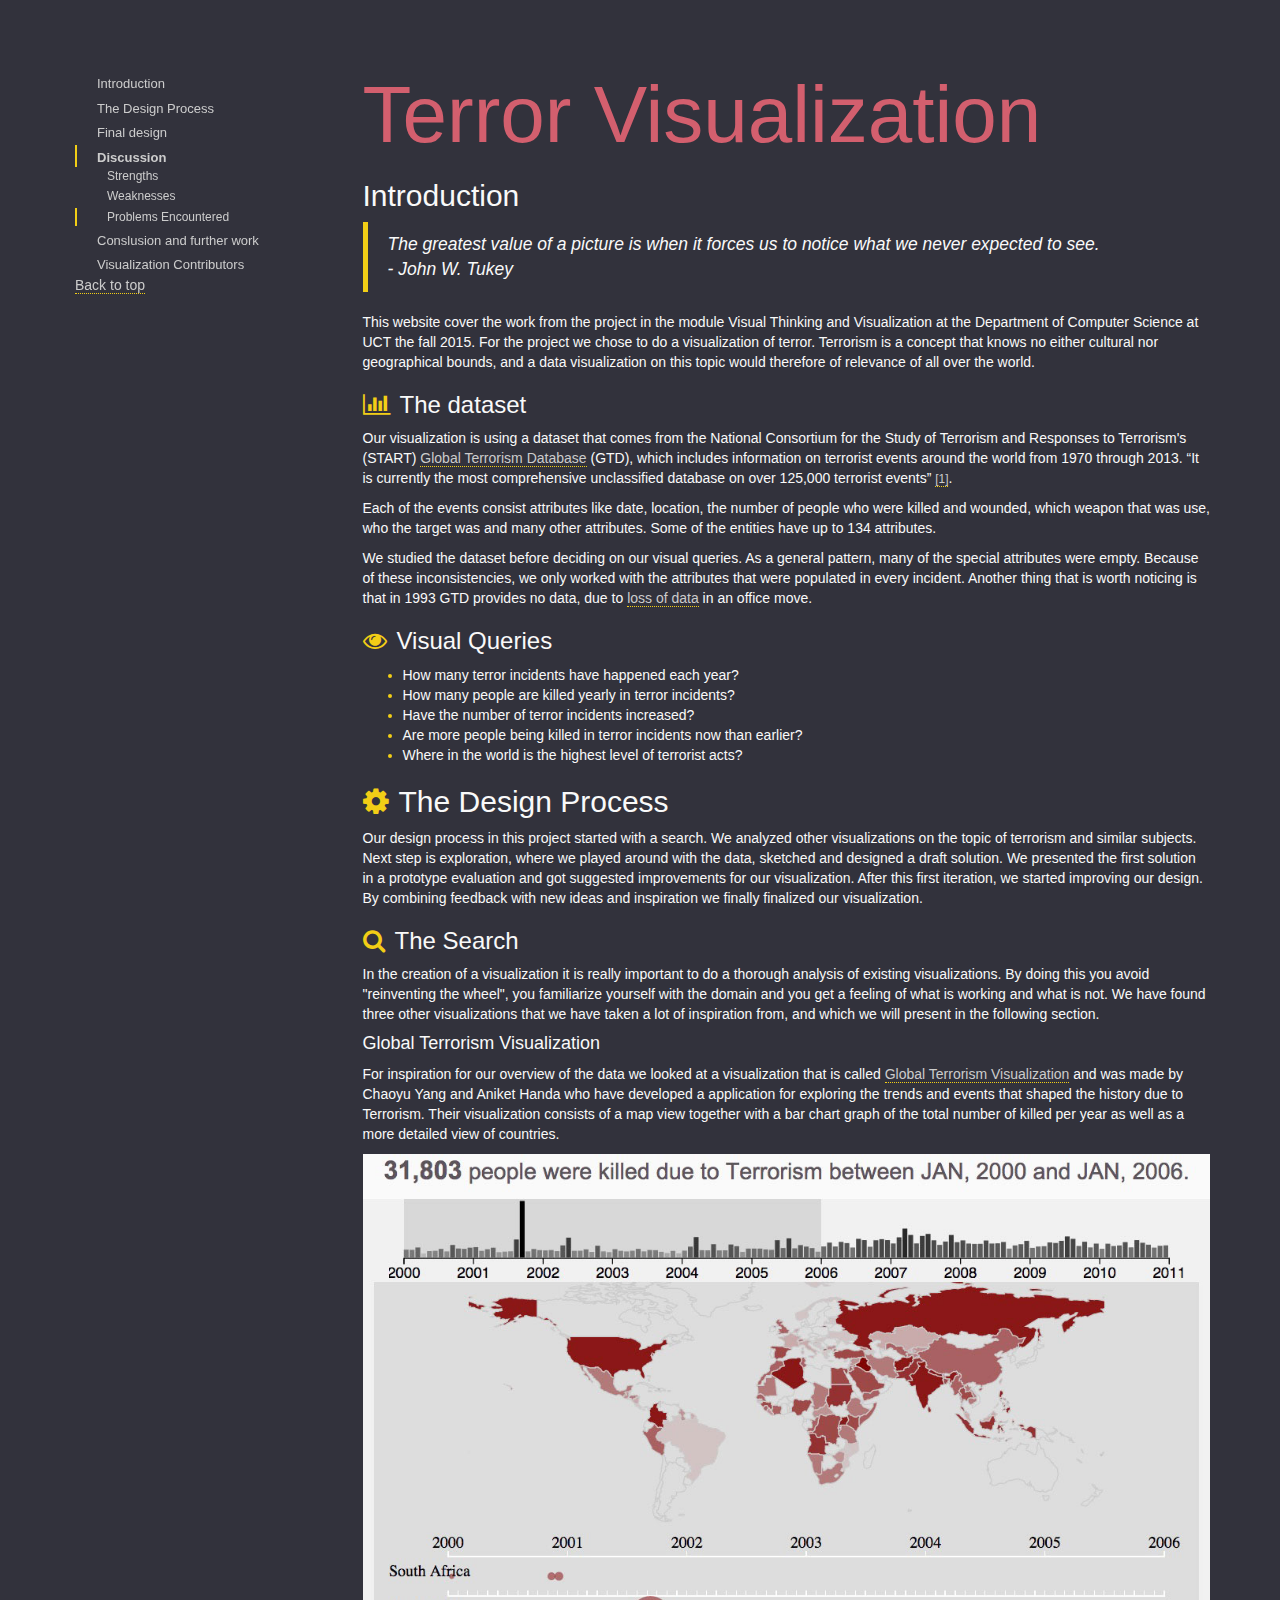
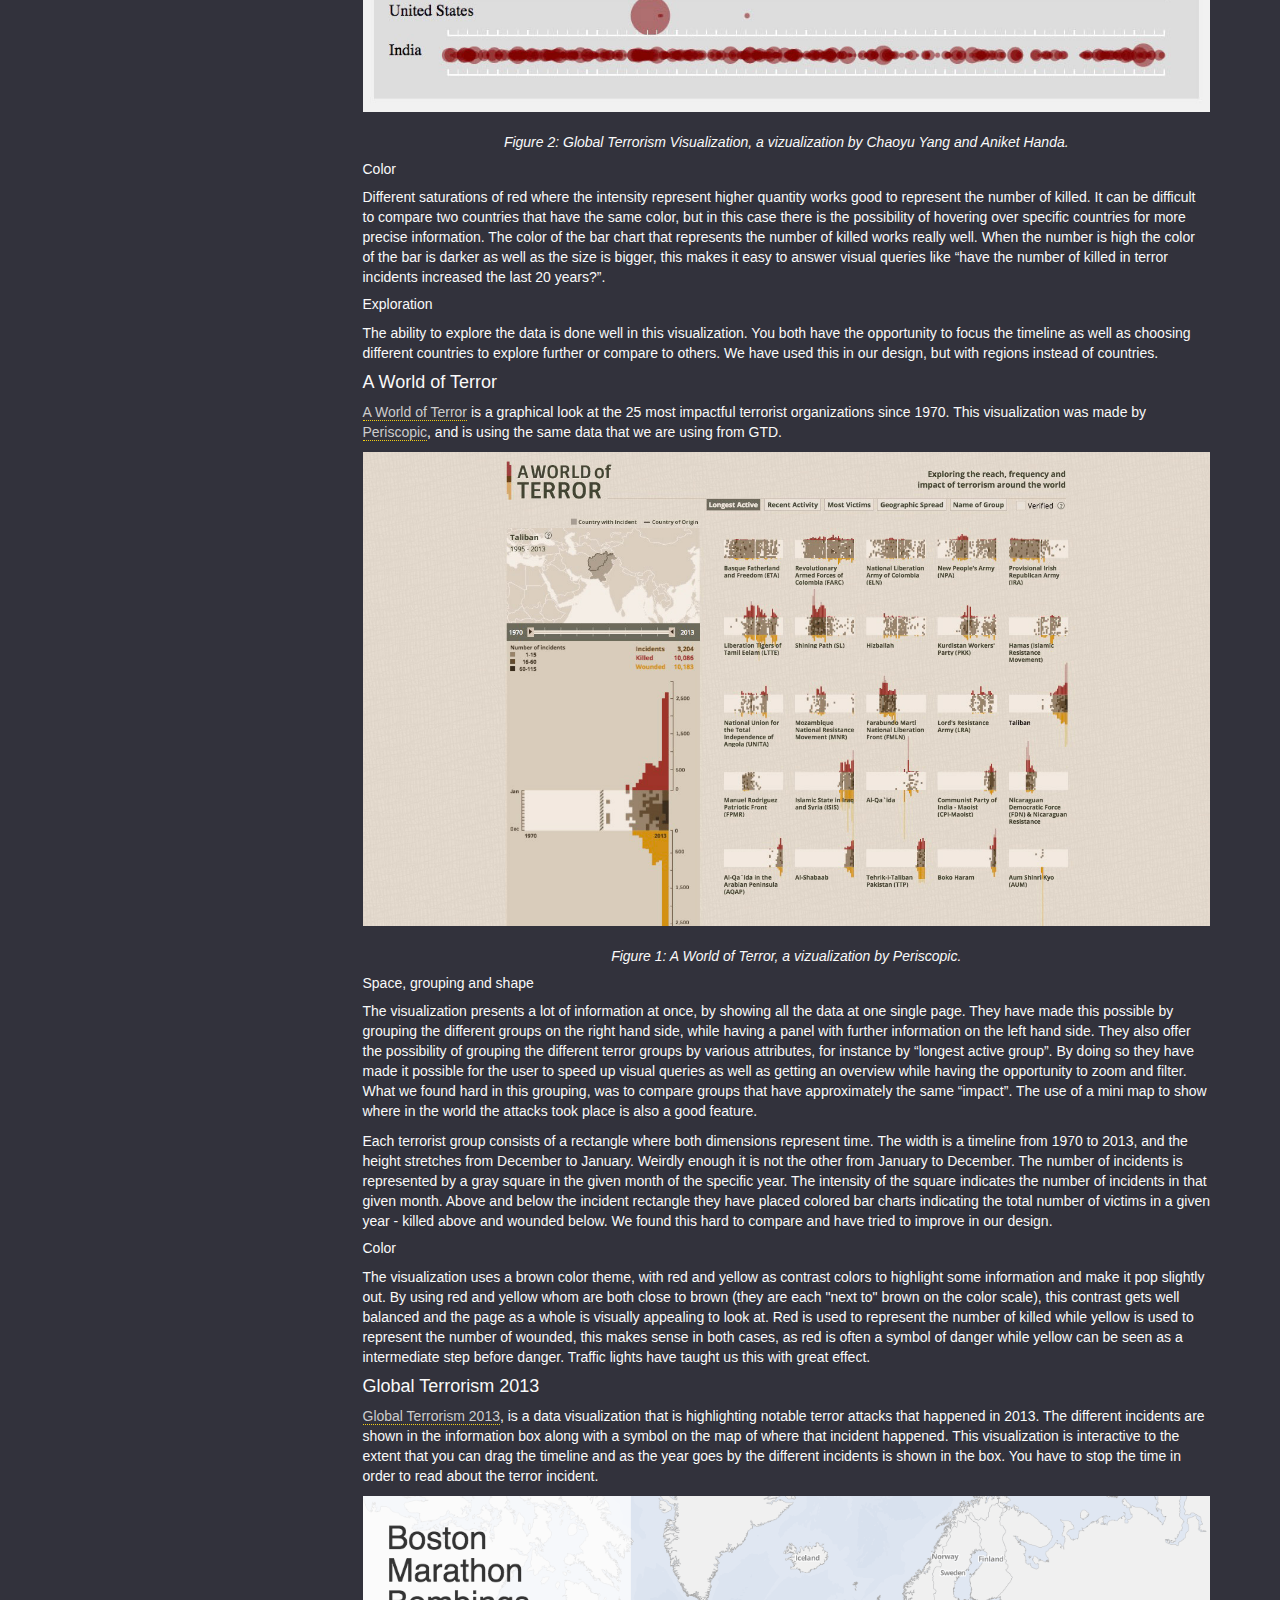
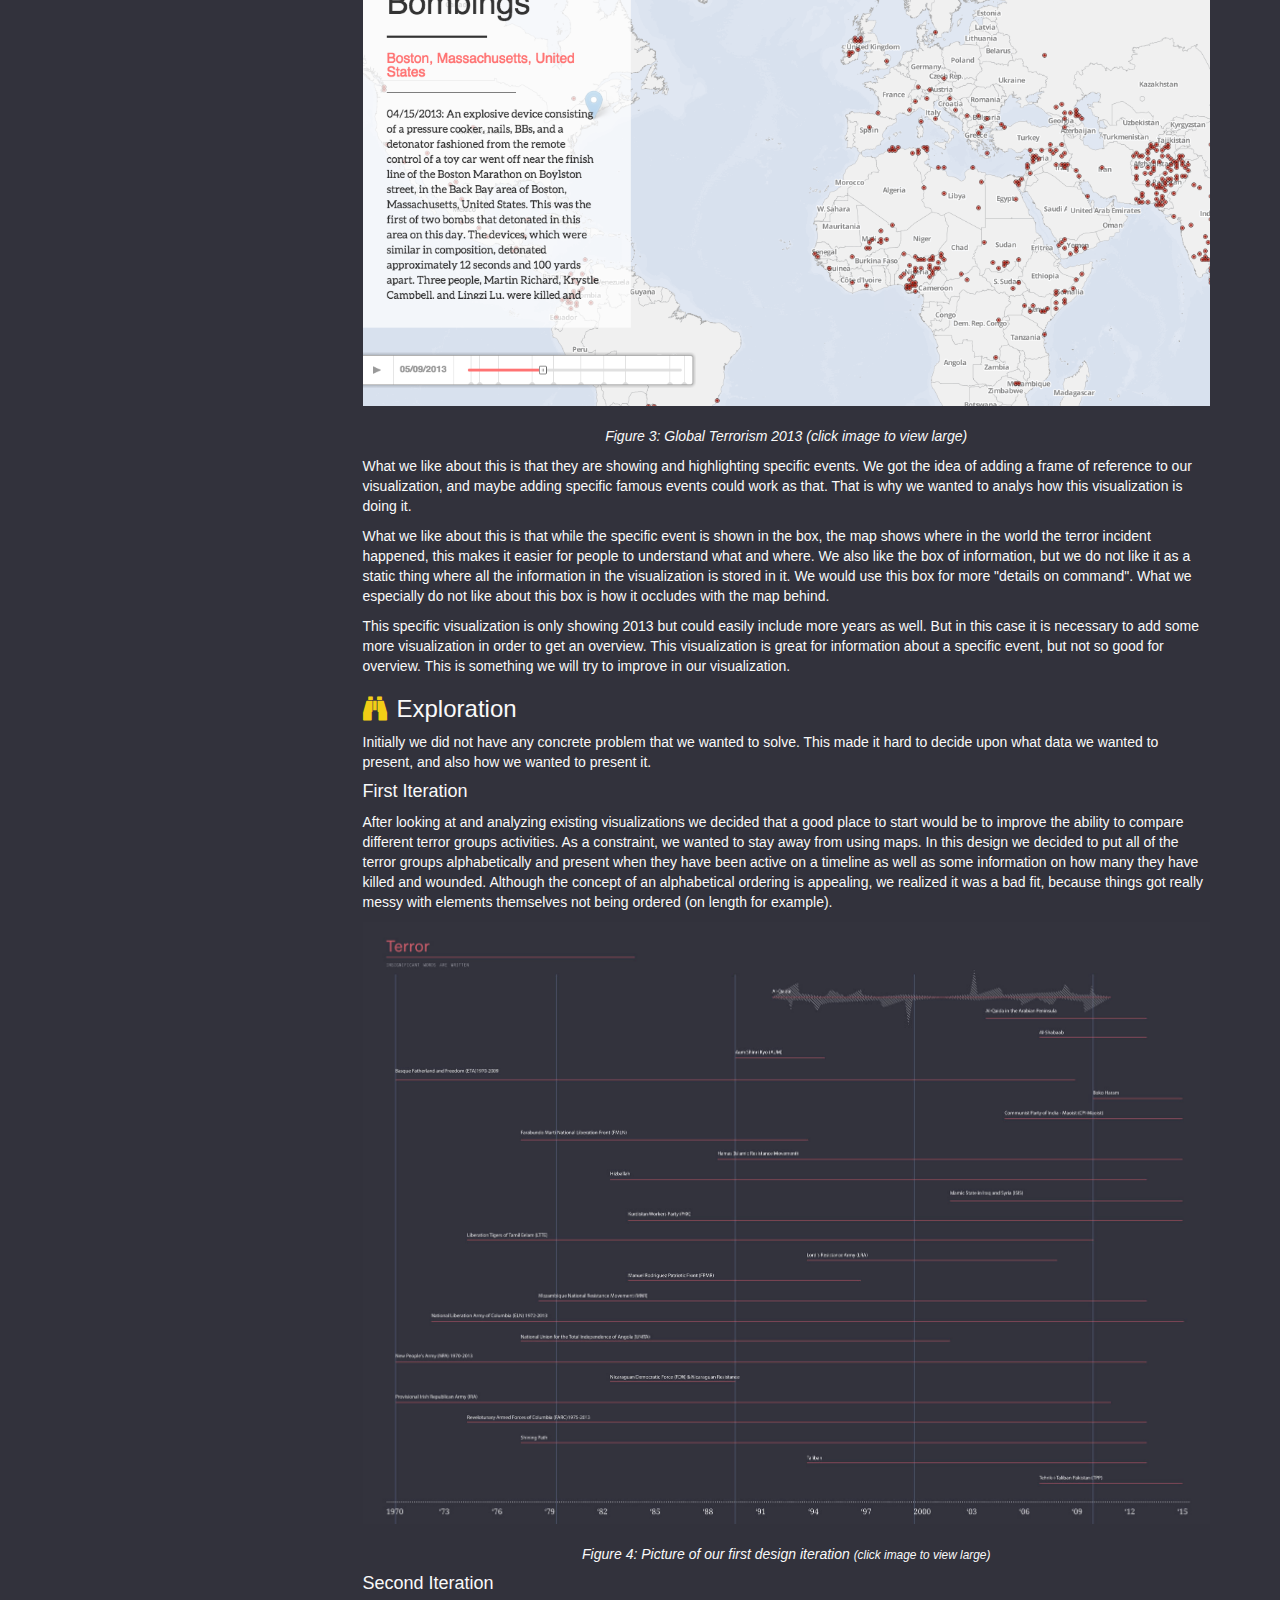
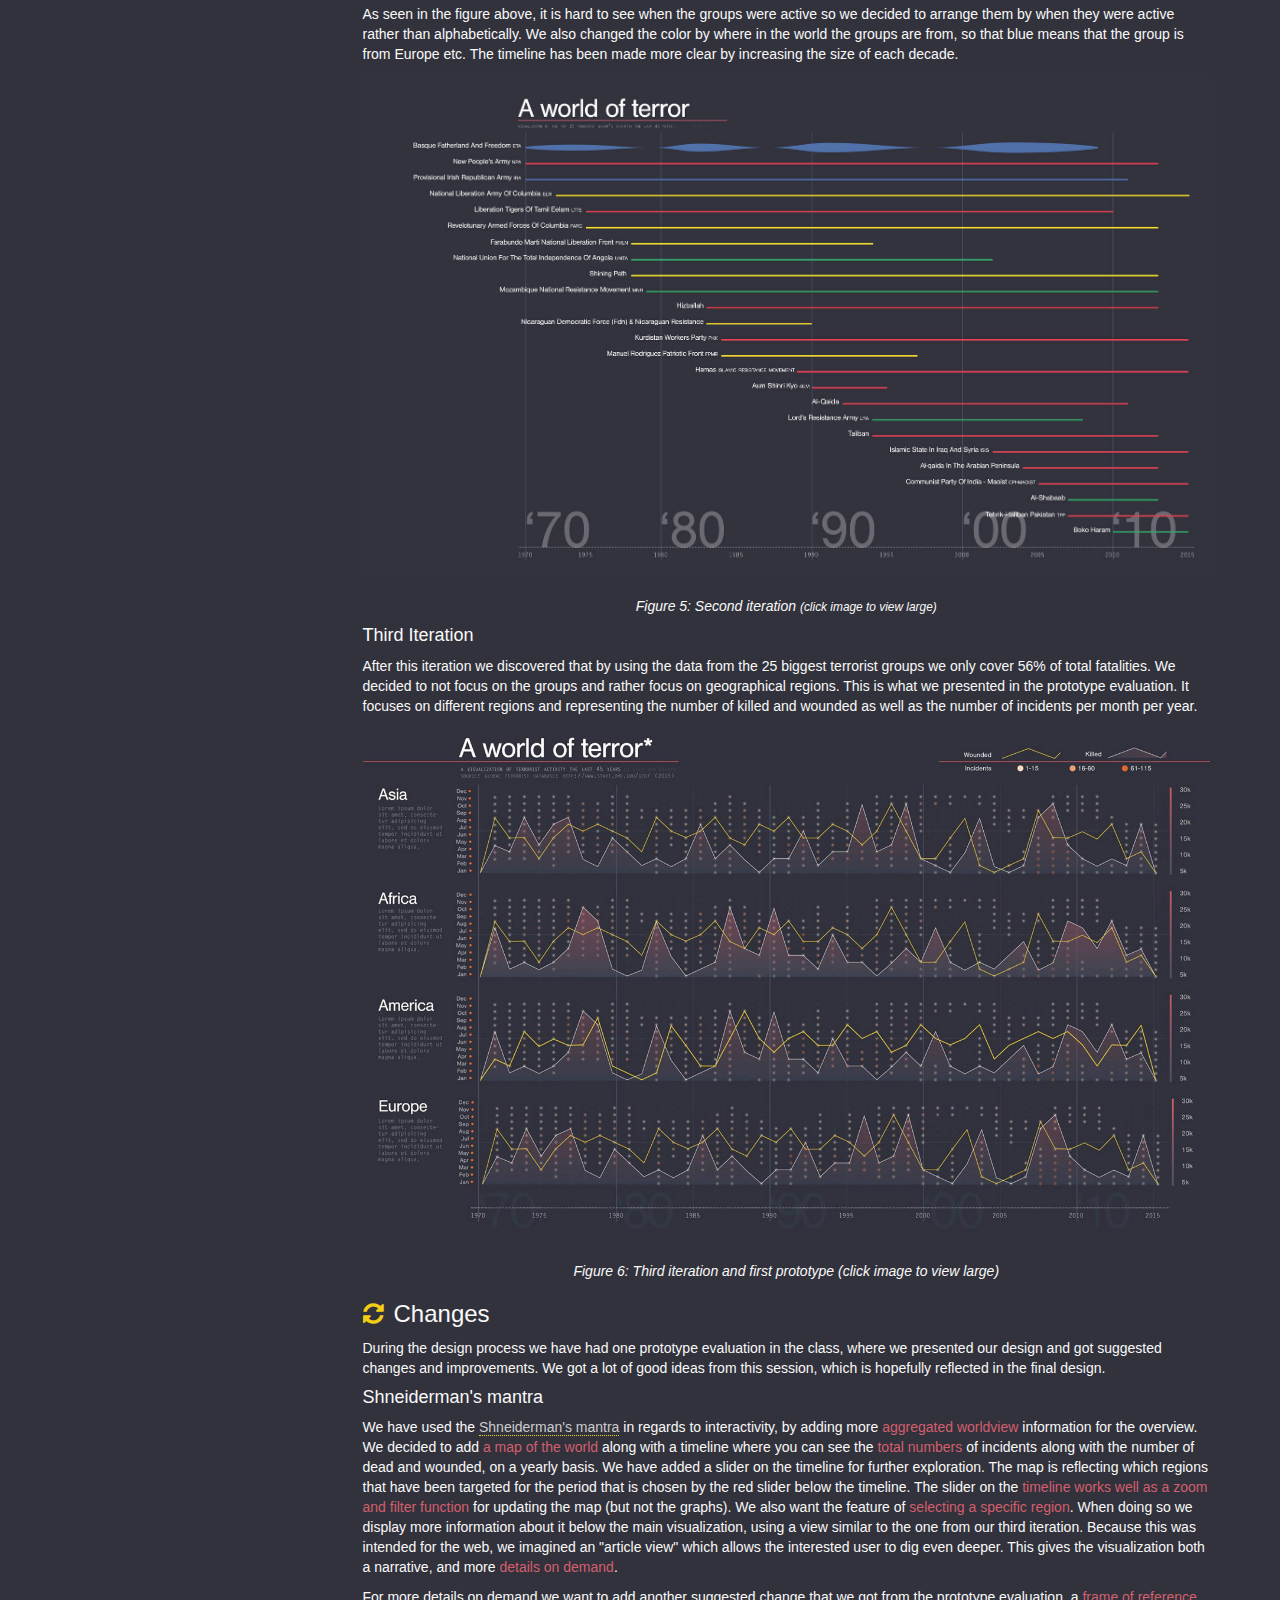
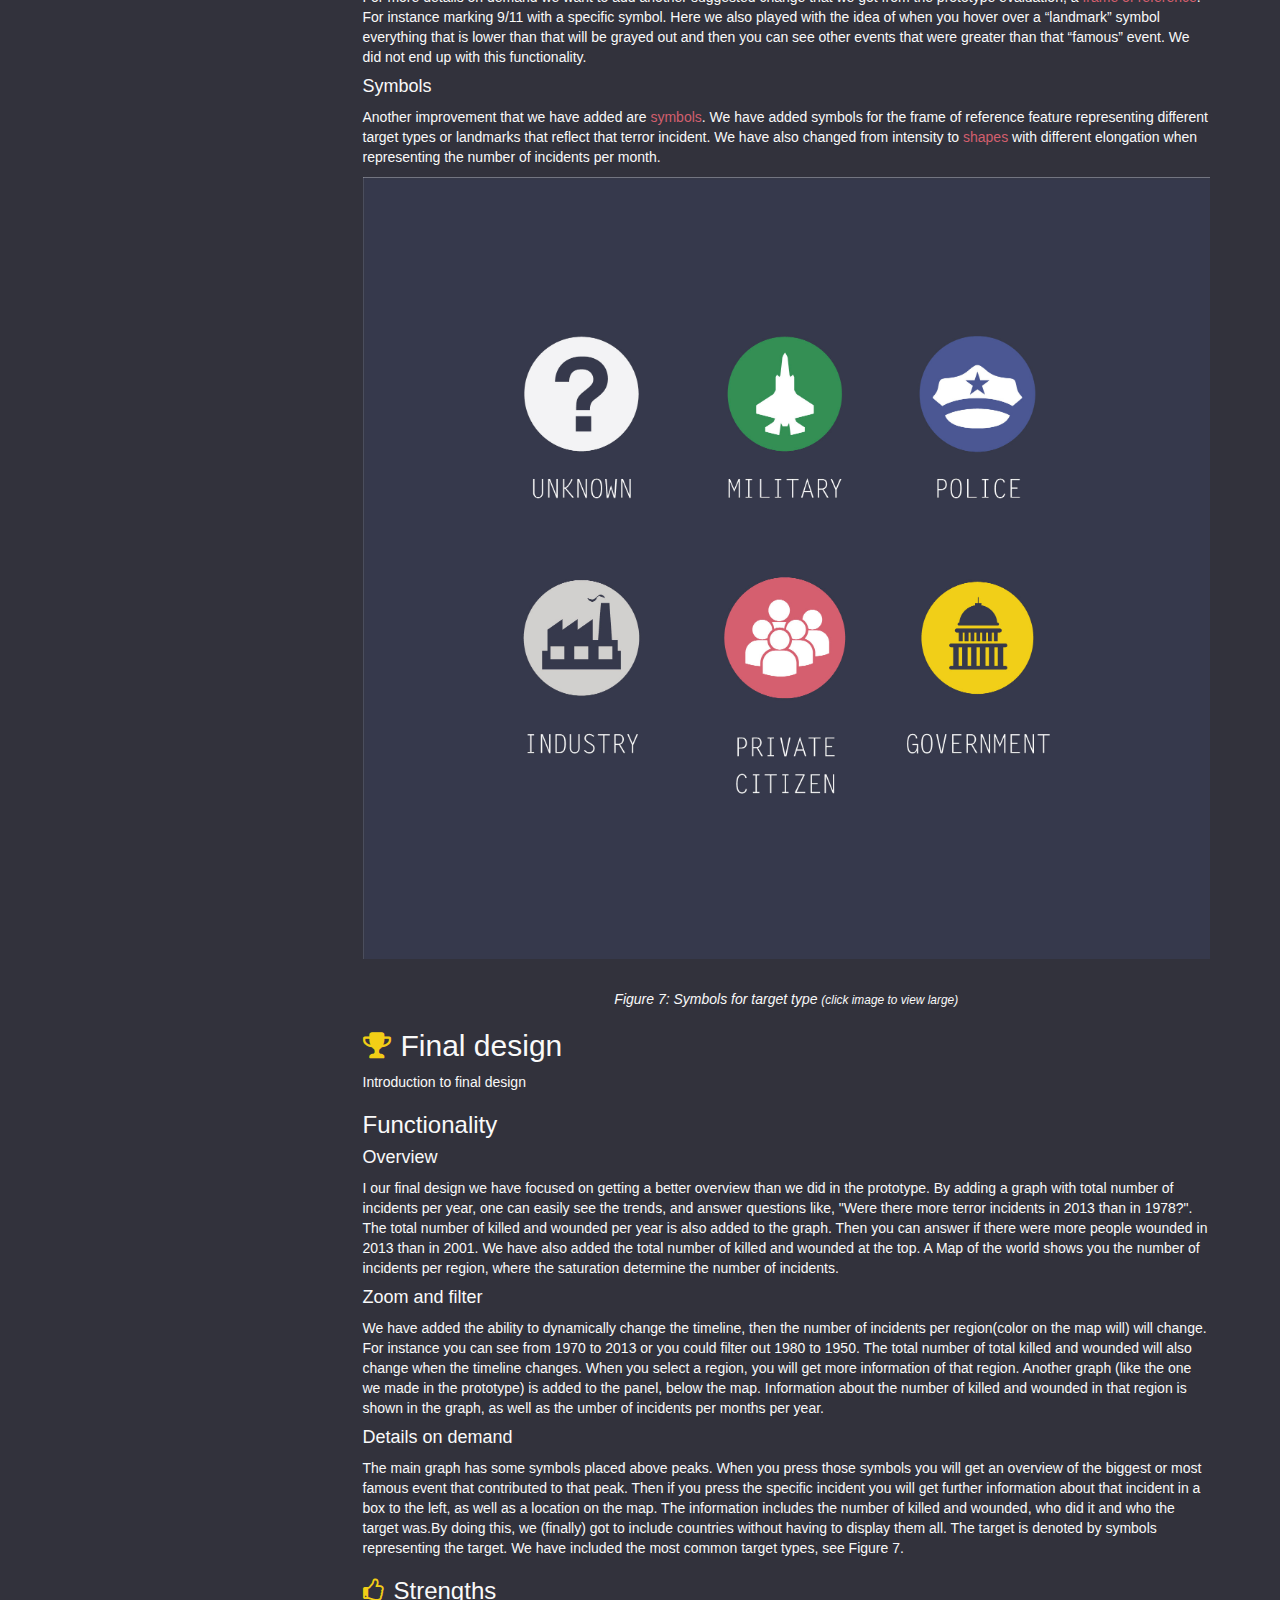
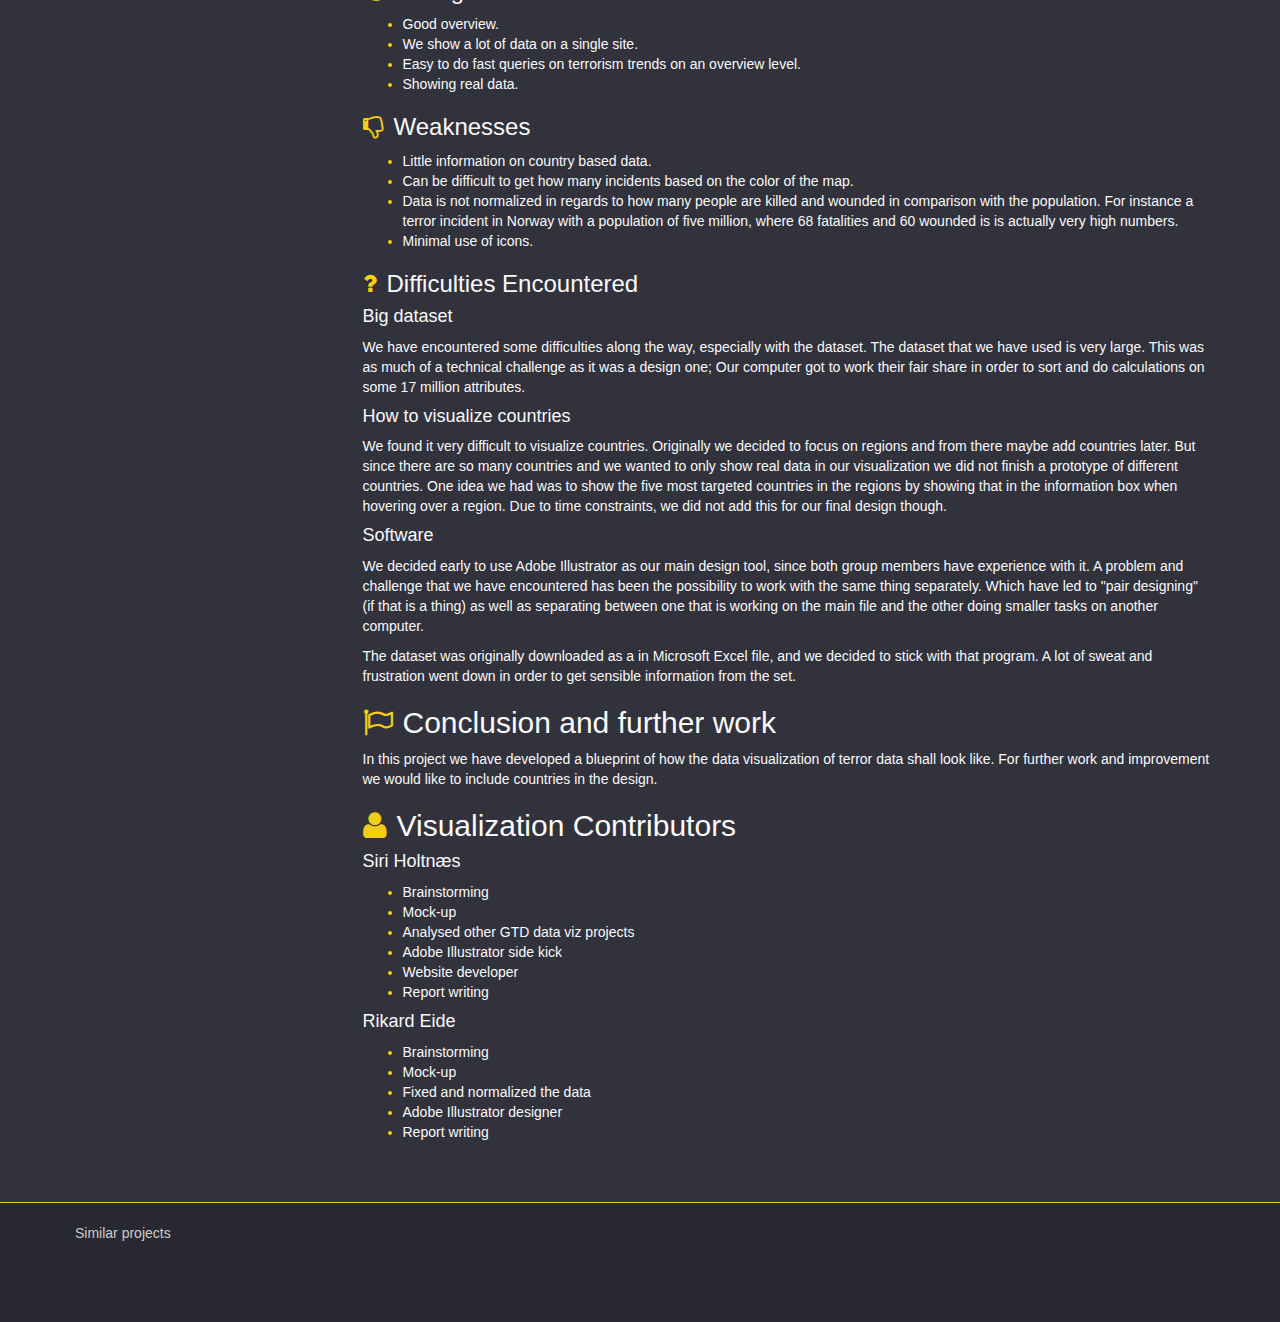
==== commit 23452982: "finished discussion" ====
--- a/index.html
+++ b/index.html
@@ -215,7 +215,7 @@
                 <h4 id="changes-mantra">Shneiderman's mantra</h4>
                 <p>We have used the <a href="http://www.infovis-wiki.net/index.php/Visual_Information-Seeking_Mantra">Shneiderman's mantra</a> in regards to interactivity, by adding more <x>aggregated worldview</x> information for the overview. We decided to add <x>a map of the world</x> along with a timeline where you can see the <x>total numbers</x> of incidents along with the number of dead and wounded, on a yearly basis. We have added a slider on the timeline for further exploration. The map is reflecting which regions that have been targeted for the period that is chosen by the red slider below the timeline. The slider on the <x>timeline works well as a zoom and filter function</x> for updating the map (but not the graphs). We also want the feature of <x>selecting a specific region</x>. When doing so we display more information about it below the main visualization, using a view similar to the one from our third iteration. Because this was intended for the web, we imagined an "article view" which allows the interested user to dig even deeper. This gives the visualization both a narrative, and more <x>details on demand</x>.</p>
 
-                <p>For more details on demand we want to add another suggested change that we got from the prototype evaluation, a <x>frame of reference</x>. For instance marking 9/11 with a specific symbol. Here we also played with the idea of when you hover over a “landmark” symbol everything that is lower than that will be grayed out and then you can see other events that were greater than that “famous” event.</p>
+                <p>For more details on demand we want to add another suggested change that we got from the prototype evaluation, a <x>frame of reference</x>. For instance marking 9/11 with a specific symbol. Here we also played with the idea of when you hover over a “landmark” symbol everything that is lower than that will be grayed out and then you can see other events that were greater than that “famous” event. We did not end up with this functionality. </p>
 
                 <h4 id="changes-symbols">Symbols</h4>
                 <p>Another improvement that we have added are <x>symbols</x>. We have added symbols for the frame of reference feature representing different target types or landmarks that reflect that terror incident. We have also changed from intensity to <x>shapes</x> with different elongation when representing the number of incidents per month. <p>
@@ -223,9 +223,7 @@
                     <img alt="First" class="img-responsive" src="img/logos.jpg">
                 </a>
 
-                <p class="text-center"><i>Figure 5: Second iteration <small>(click image to view large)</small></i> </p>
-
-
+                <p class="text-center"><i>Figure 7: Symbols for target type <small>(click image to view large)</small></i> </p>
 
 
                 <h2 id="final"><i class="fa fa-trophy"></i><span class="break"></span>Final design</h2>
@@ -235,31 +233,35 @@
                 <h3 id="final-functionality"></span>Functionality</h3>
 
                 <h4>Overview</h4>
-                <p>Graph with total number of incidents per year.</p>
-
-                <p>Map of the world, where the saturation determine the number of incidents per region. </p>
-
-                <p>Total numbers of killed and wounded per year as well as total number.</p>
+                <p>I our final design we have focused on getting a better overview than we did in the prototype. By adding a graph with total number of incidents per year, one can easily see the trends, and answer questions like, "Were there more terror incidents in 2013 than in 1978?". The total number of killed and wounded per year is also added to the graph. Then you can answer if there were more people wounded in 2013 than in 2001. We have also added the total number of killed and wounded at the top. A Map of the world shows you the number of incidents per region, where the saturation determine the number of incidents.  </p>
 
                 <h4>Zoom and filter</h4>
 
-                <p>Ability to change the timeline, and the number of incidents per region(color on the map will) will change. The number of total killed and wounded will also change when the timeline changes. </p>
-
-                <p>Select region for more information of it. Information about number of killed and wounded in that region based on year. As well as number of incidents per per months per year. The graph of the region is added to the panel, below the map. </p>
+                <p>We have added the ability to dynamically change the timeline, then the number of incidents per region(color on the map will) will change. For instance you can see from 1970 to 2013 or you could filter out 1980 to 1950. The total number of total killed and wounded will also change when the timeline changes. When you select a region, you will get more information of that region. Another graph (like the one we made in the prototype) is added to the panel, below the map. Information about the number of killed and wounded in that region is shown in the graph, as well as the umber of incidents per months per year. </p>
 
                 <h4>Details on demand</h4>
 
-                <p>The main graph has some symbols placed above peaks. When you press those symbols you will get an overview of the biggest or most famous event that contributed to that peak. Then if you press the specific incident you will get further information about that incident in a box to the left. The information includes the number of killed and wounded, who did it and who the target was. By doing this, we (finally) get to include countries without having to display them all. The target is denoted by symbols representing the target. We have included the most common target types, see Figure X.</p>
-                <h2 id="discussion"><i class="fa fa-comments"></i><span class="break"></span>Discussion</h2>
-
-                <p>Introduction to comments</p>
+                <p>The main graph has some symbols placed above peaks. When you press those symbols you will get an overview of the biggest or most famous event that contributed to that peak. Then if you press the specific incident you will get further information about that incident in a box to the left, as well as a location on the map. The information includes the number of killed and wounded, who did it and who the target was.By doing this, we (finally) got to include countries without having to display them all. The target is denoted by symbols representing the target. We have included the most common target types, see Figure 7.</p>
+                
 
                 <h3 id="discussion-pros"><i class="fa fa-thumbs-o-up"></i><span class="break"></span>Strengths</h3>
 
-                <p>list??</p>
+                <ul>
+                    <li><span>Good overview. </span></li>
+                    <li><span>We show a lot of data on a single site. </span></li>
+                    <li><span>Easy to do fast queries on terrorism trends on an overview level.  </span></li>
+                    <li><span>Showing real data. </span></li>
+                </ul>
 
                 <h3 id="discussion-cons"><i class="fa fa-thumbs-o-down"></i><span class="break"></span>Weaknesses</h3>
 
+                <ul>
+                    <li><span>Little information on country based data. </span></li>
+                    <li><span>Can be difficult to get how many incidents based on the color of the map. </span></li>
+                    <li><span>Data is not normalized in regards to how many people are killed and wounded in comparison with the population. For instance a terror incident in Norway with a population of five million, where 68 fatalities and 60 wounded is is actually very high numbers. </span></li>
+                    <li><span>Minimal use of icons. </span></li>
+                </ul>
+
                 <h3 id="discussion-problems"><i class="fa fa-question"></i><span class="break"></span>Difficulties Encountered</h3>
 
                 <h4>Big dataset</h4>
@@ -276,25 +278,30 @@
 
                 <p>The dataset was originally downloaded as a in Microsoft Excel file, and we decided to stick with that program. A lot of sweat and frustration went down in order to get sensible information from the set.</p>
 
-                <h4>Symbols</h4>
-
-
                 <h2 id="conclusion"><i class="fa fa-flag-o"></i><span class="break"></span>Conclusion and further work</h2>
 
+                <p>In this project we have developed a blueprint of how the data visualization of terror data shall look like. For further work and improvement we would like to include countries in the design.  </p>
+
                 <h2 id="contributors"><i class="fa fa-user"></i><span class="break"></span>Visualization Contributors</h2>
 
                 <h4>Siri Holtnæs</h4>
                 <ul>
-                    <li><span>x</span></li>
-                    <li><span>y</span></li>
-                    <li><span>z</span></li>
+                    <li><span>Brainstorming</span></li>
+                    <li><span>Mock-up</span></li>
+                    <li><span>Analysed other GTD data viz projects</span></li>
+                    <li><span>Adobe Illustrator side kick</span></li>
+                    <li><span>Website developer</span></li>
+                    <li><span>Report writing</span></li>
+
                 </ul>
 
                 <h4>Rikard Eide</h4>
                 <ul>
-                    <li><span>æ</span></li>
-                    <li><span>ø</span></li>
-                    <li><span>å</span></li>
+                    <li><span>Brainstorming</span></li>
+                    <li><span>Mock-up</span></li>
+                    <li><span>Fixed and normalized the data</span></li>
+                    <li><span>Adobe Illustrator designer</span></li>
+                    <li><span>Report writing</span></li>
                 </ul>
 
             </div><!-- /.col-xs-12 main -->
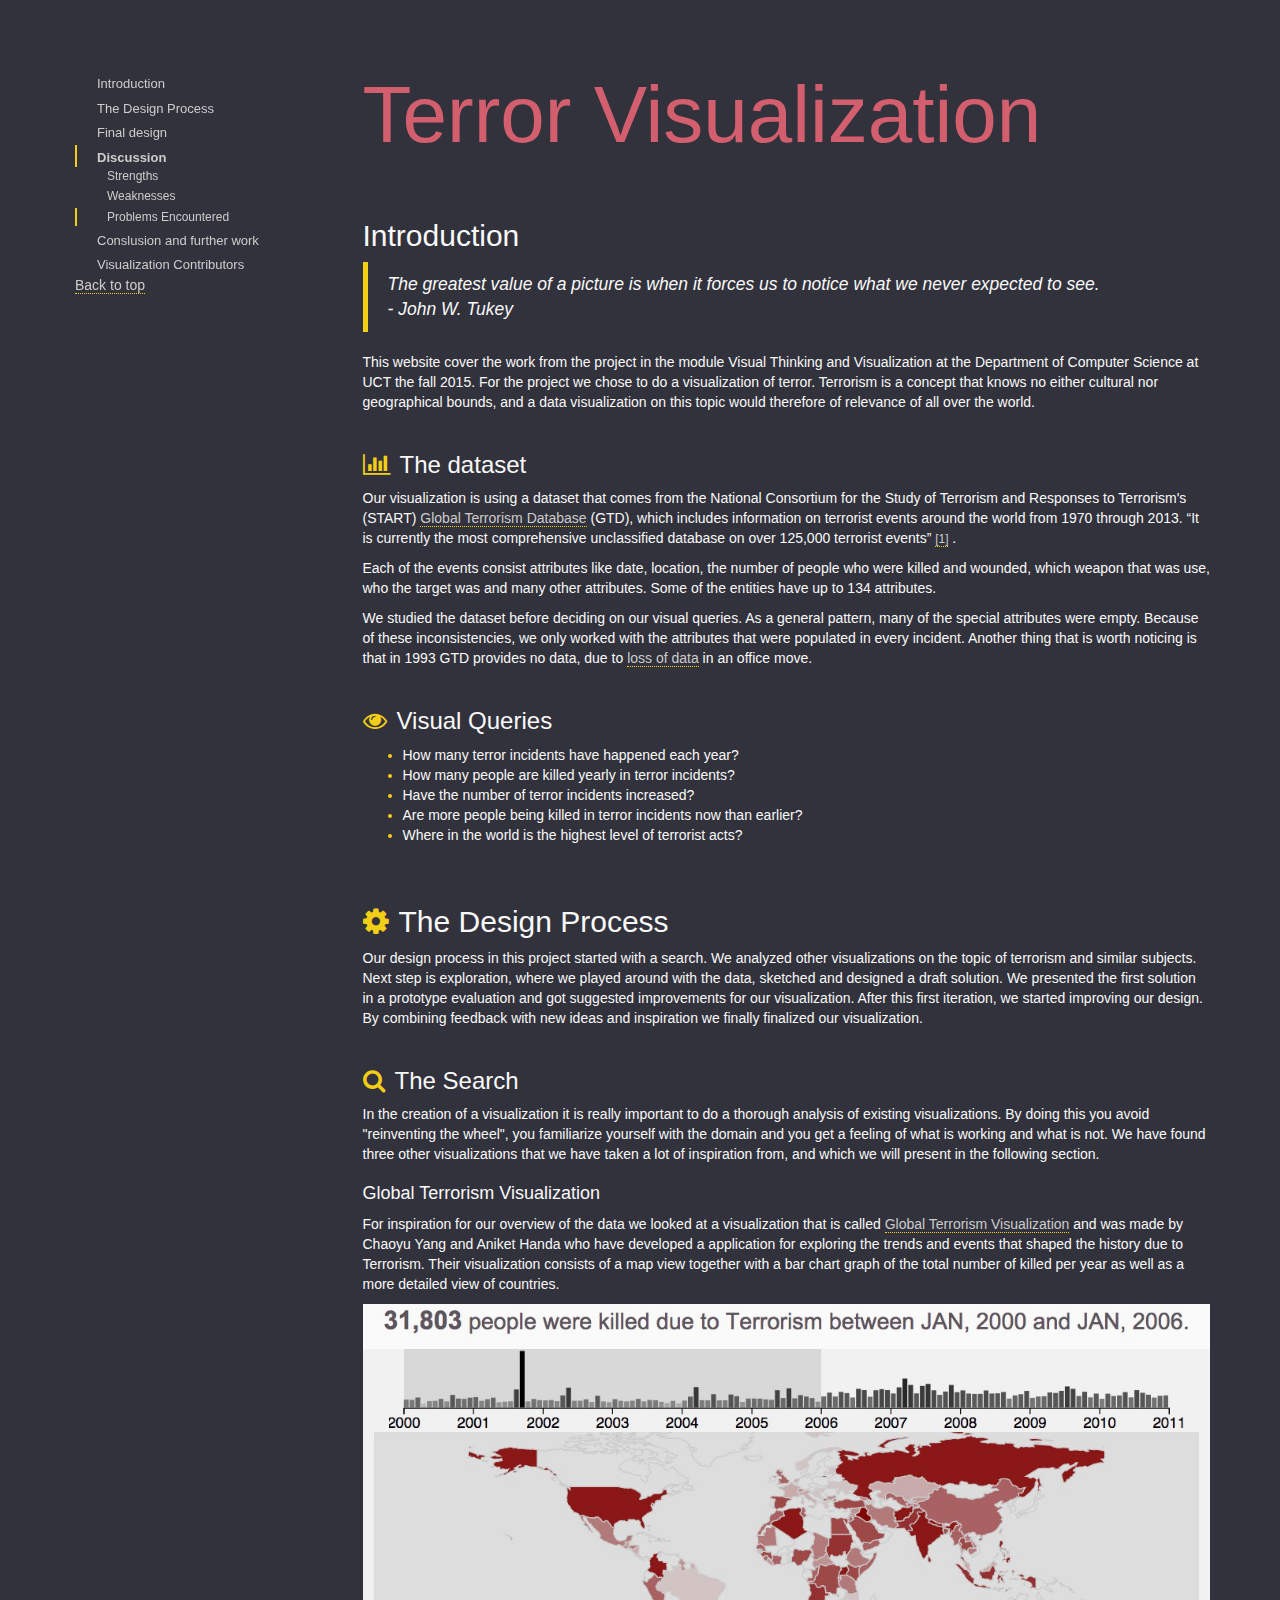
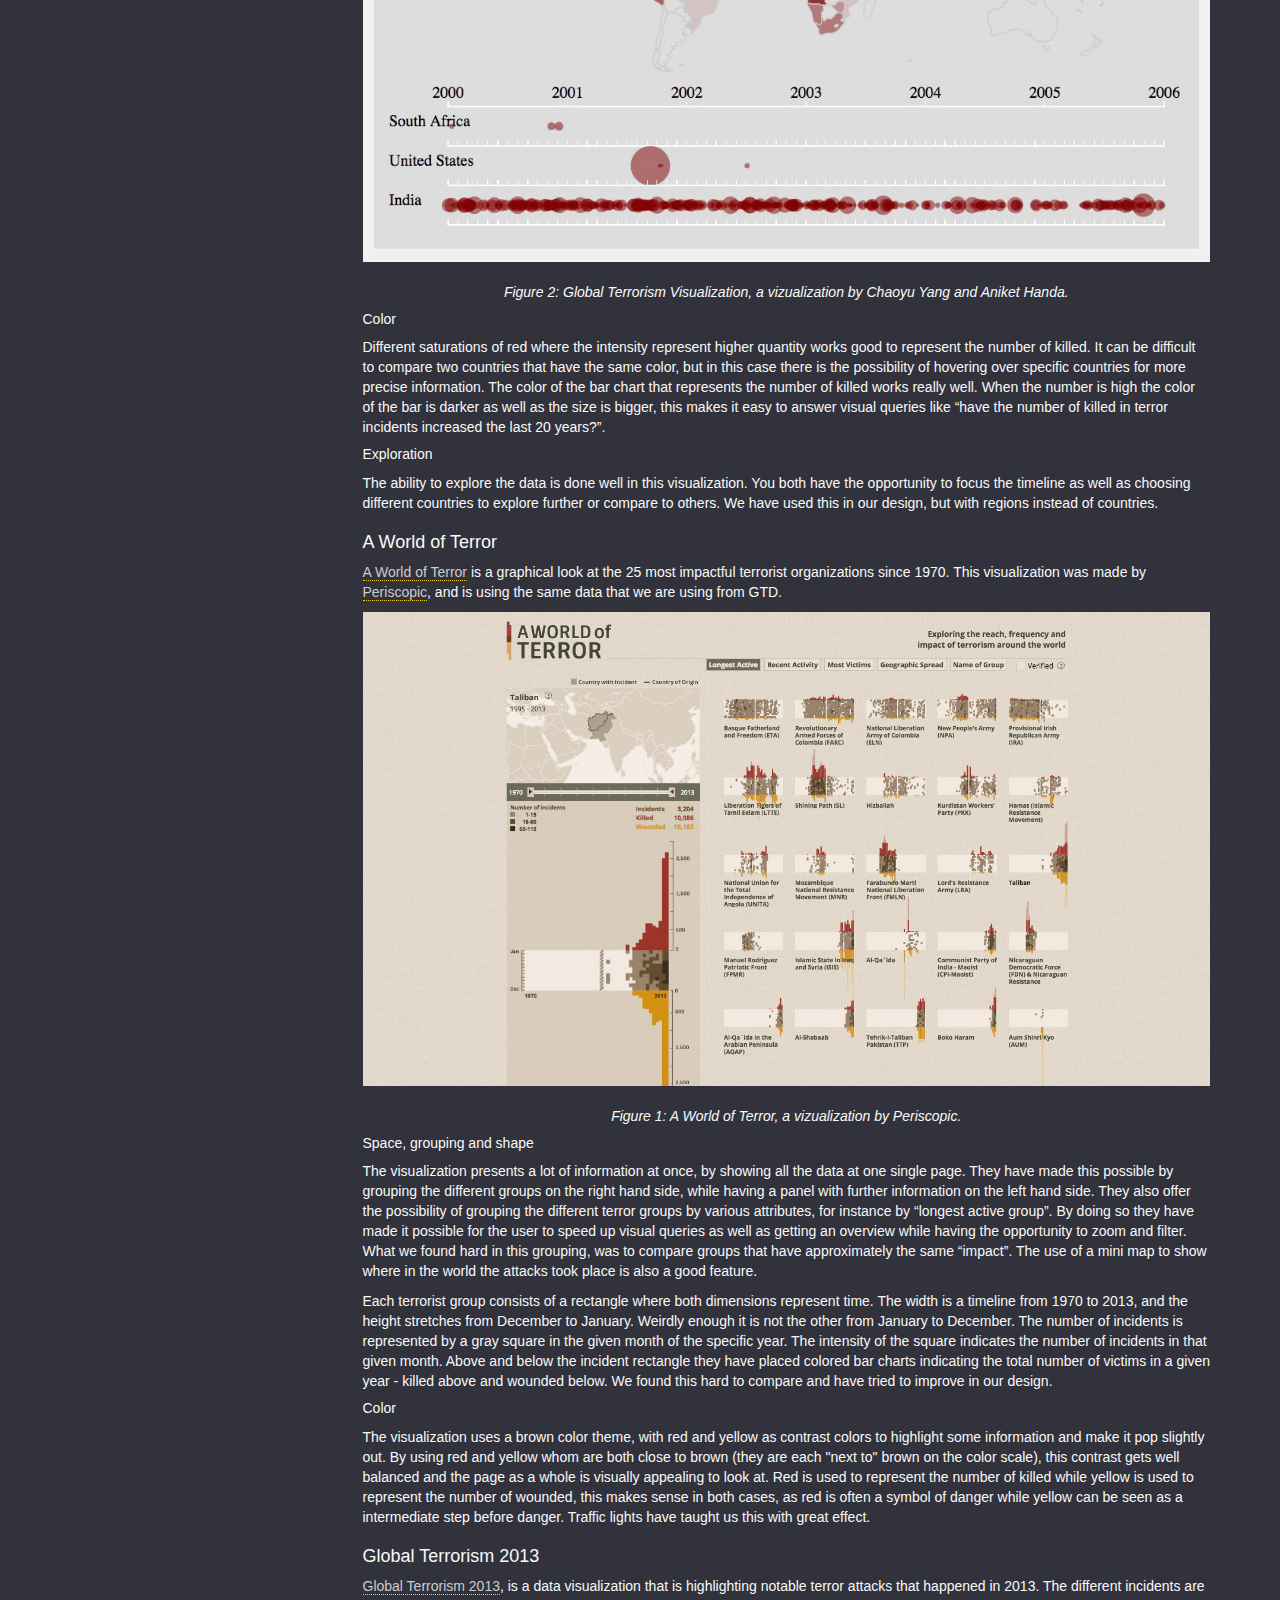
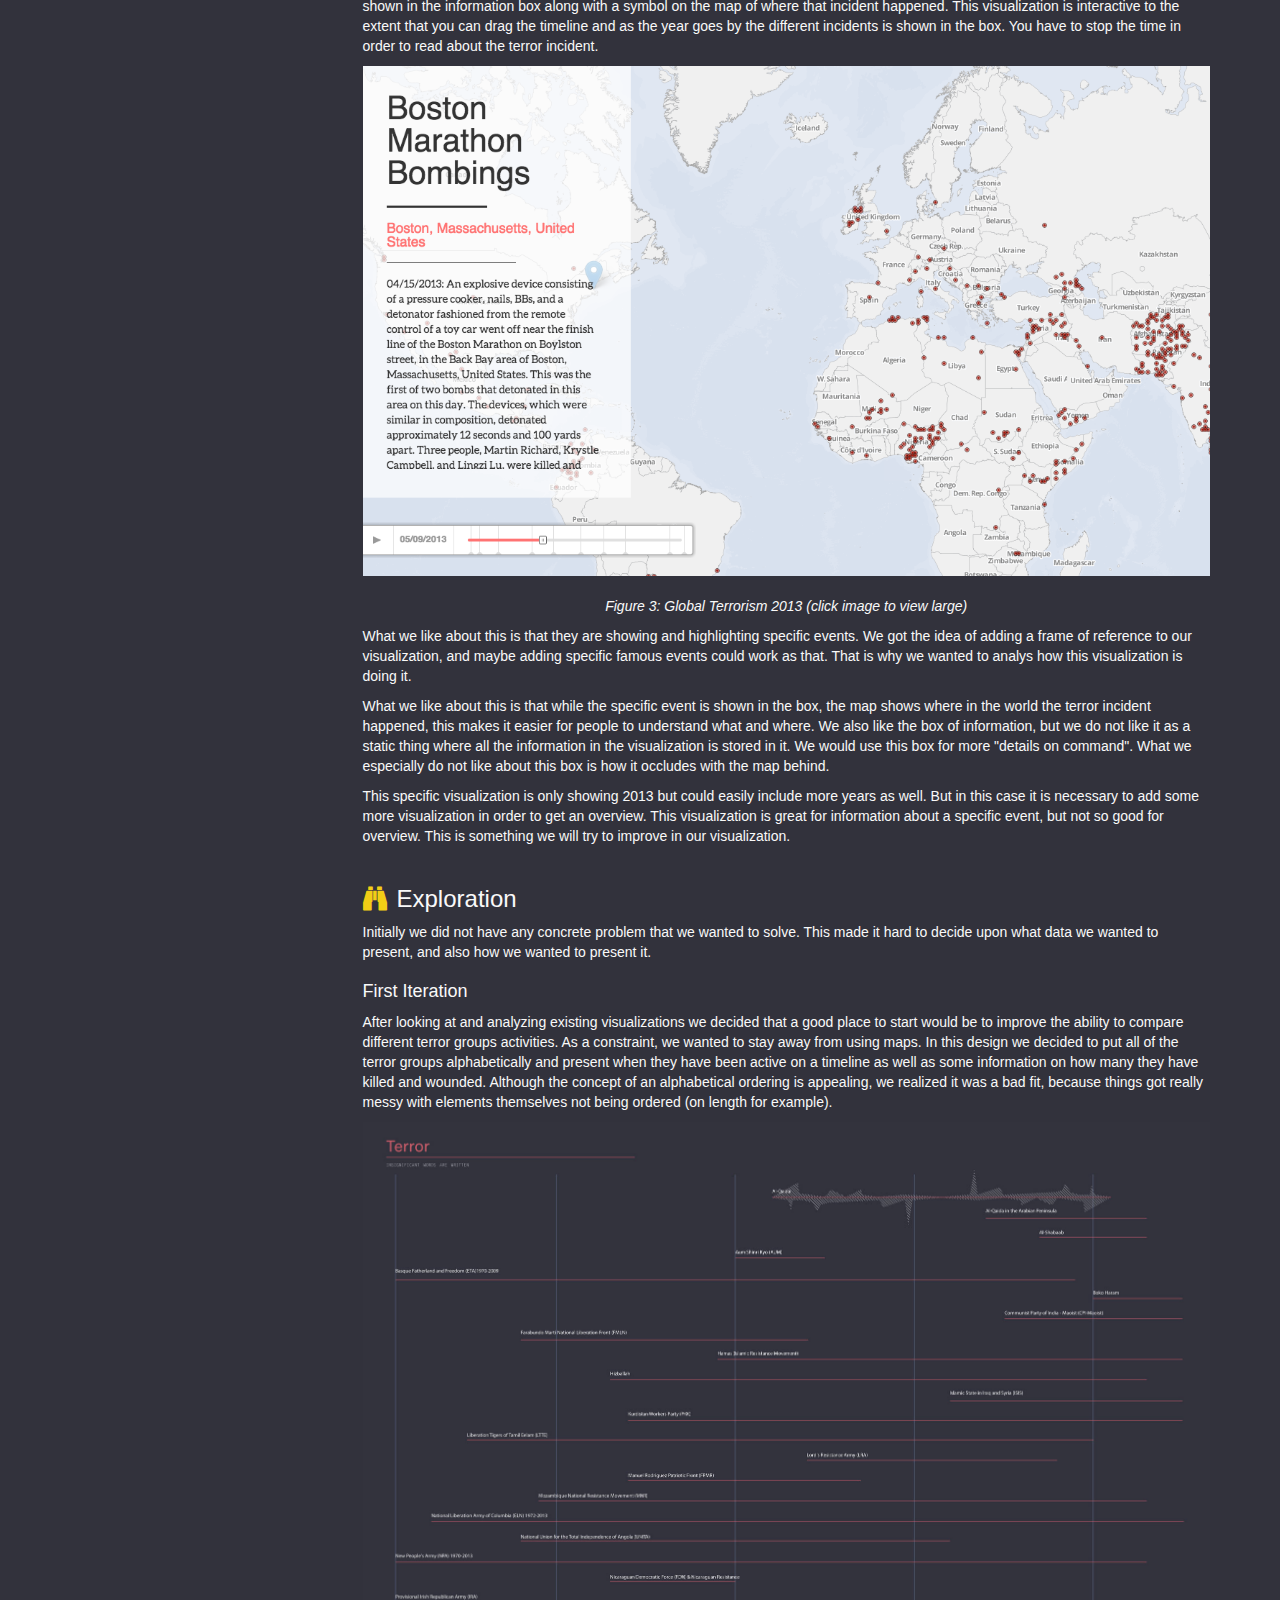
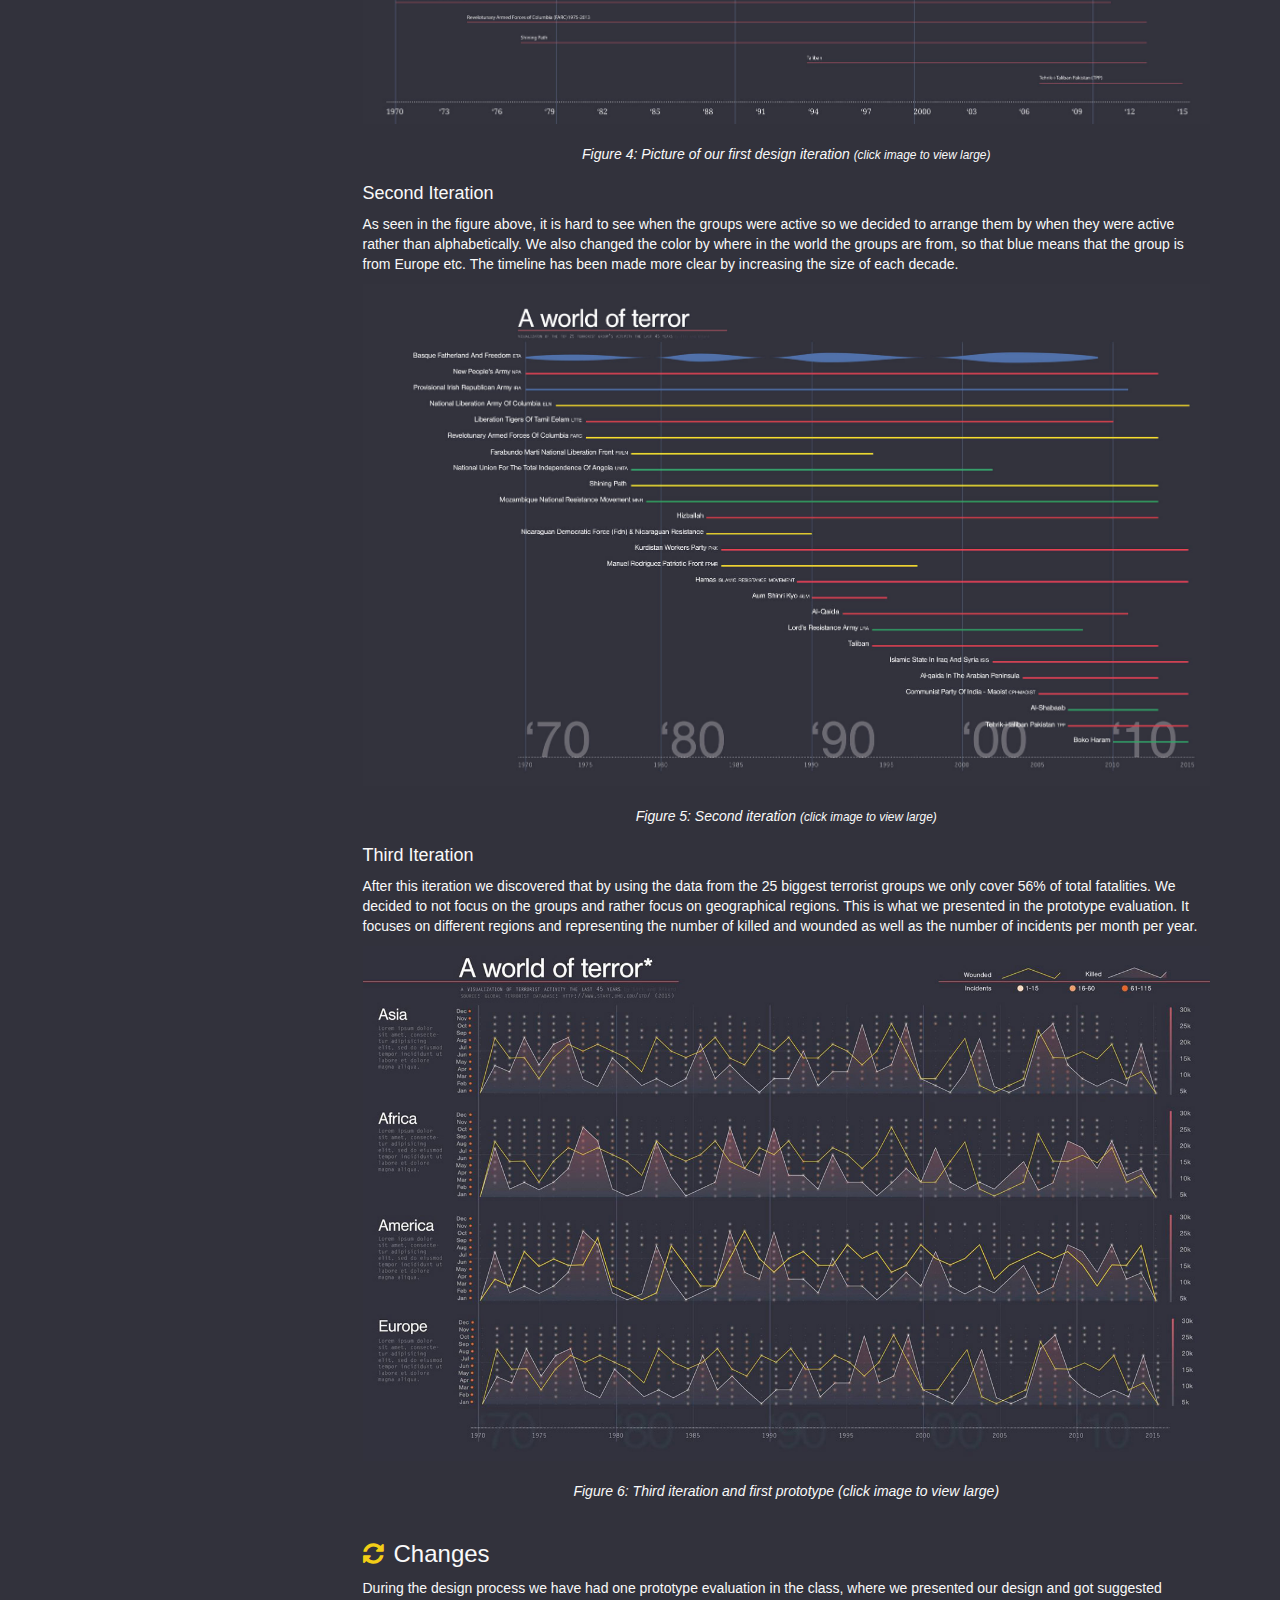
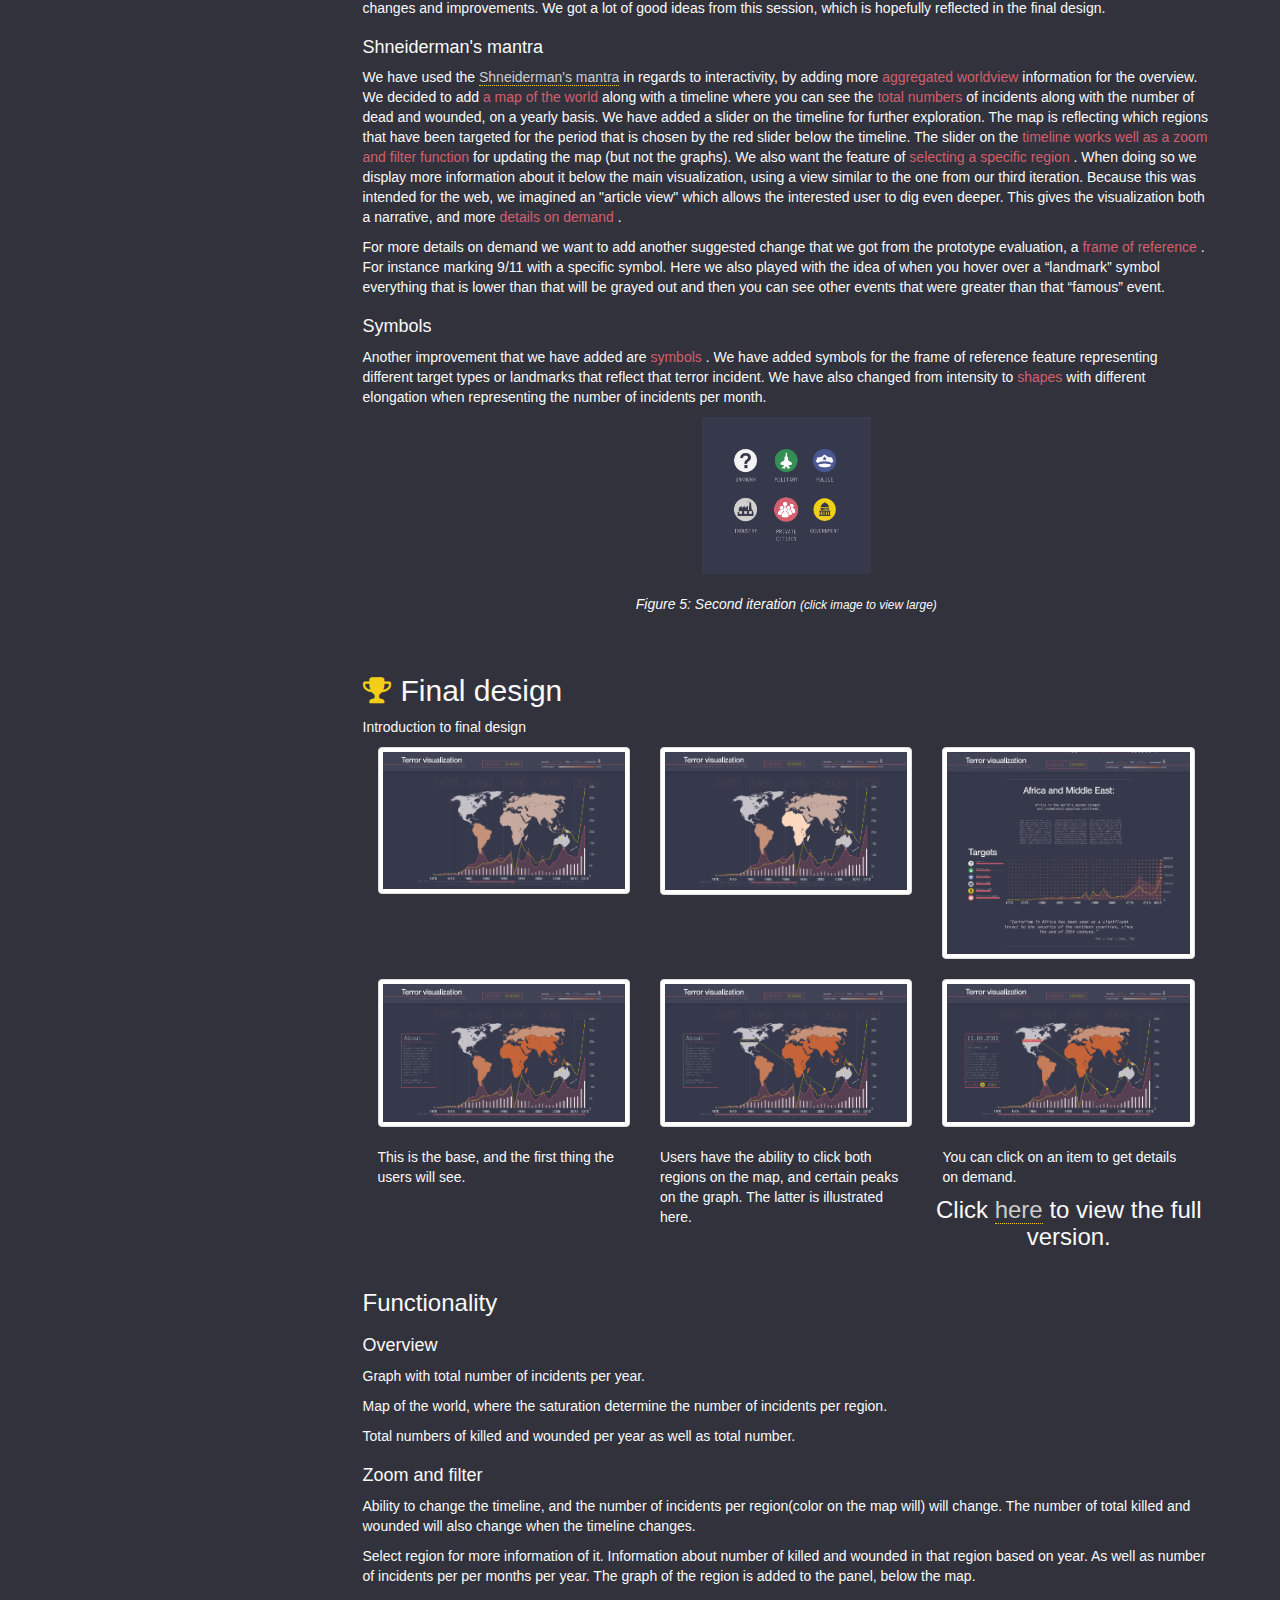
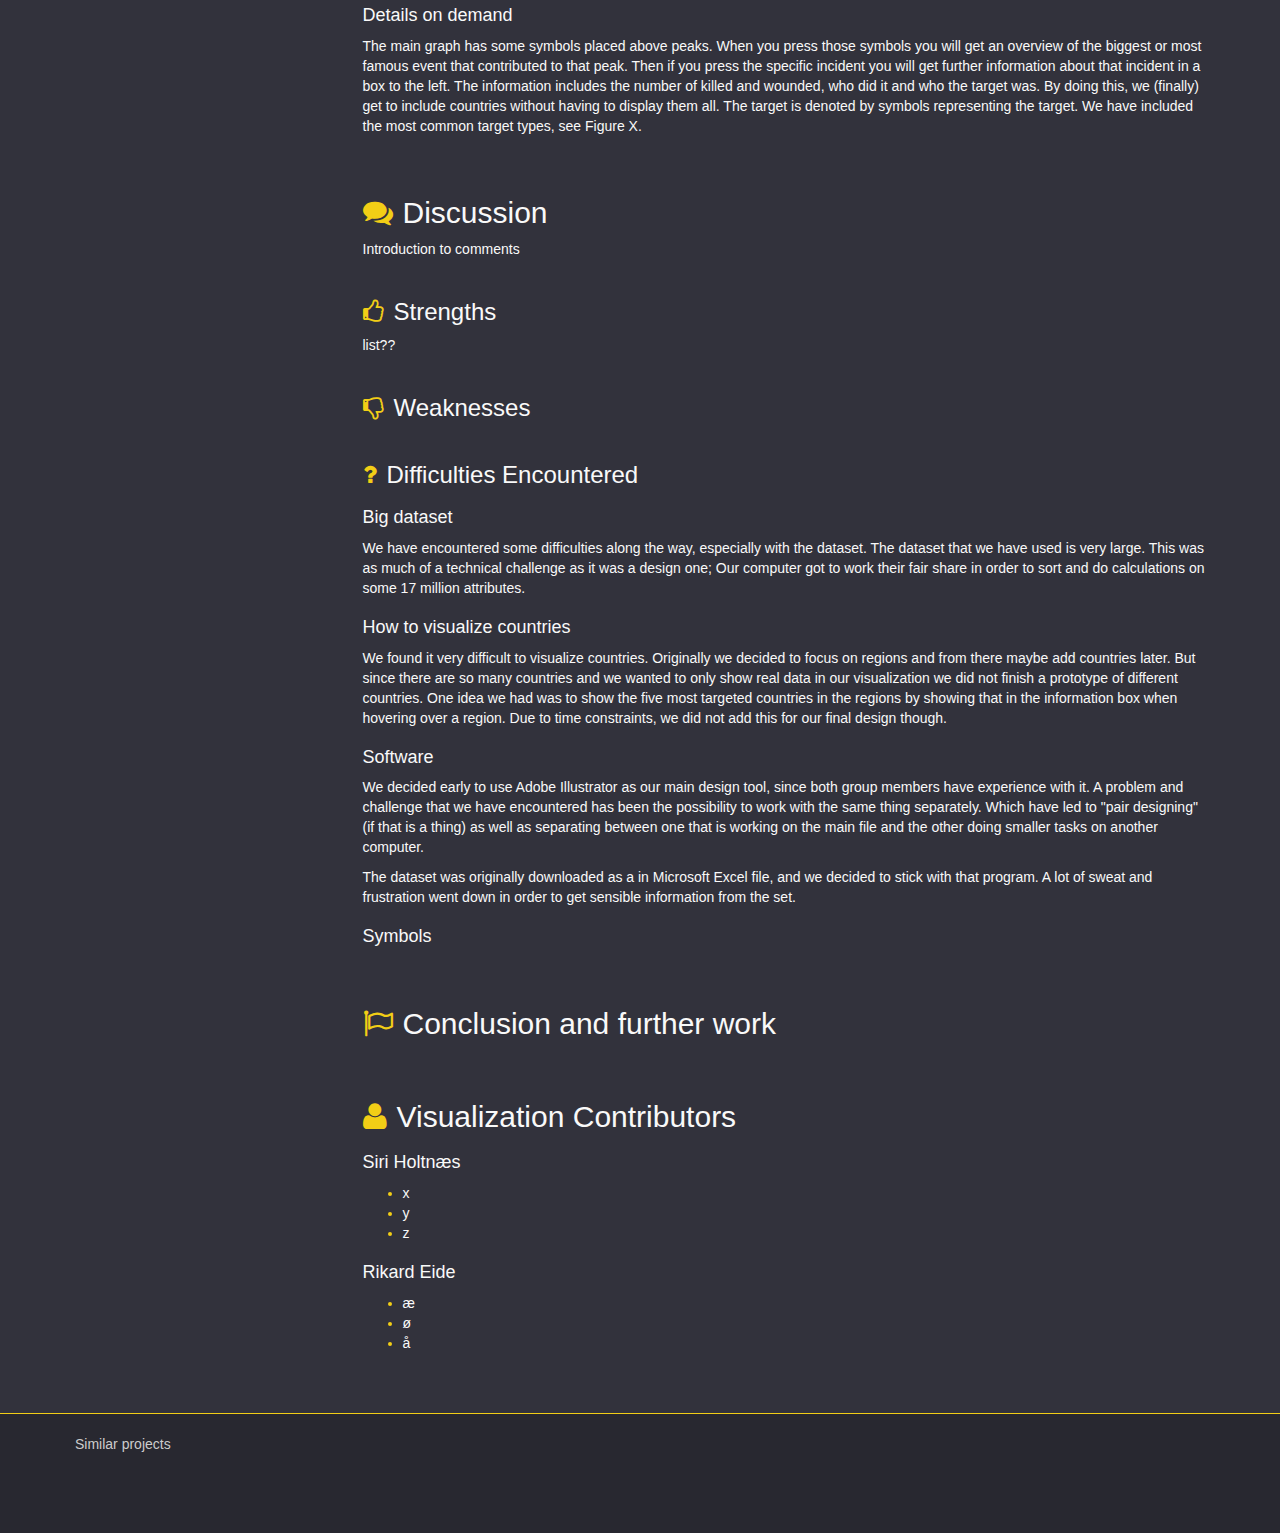
==== commit 61c6e16f: "Added pictures" ====
--- a/index.html
+++ b/index.html
@@ -94,19 +94,38 @@
                 <h2 id="intro">Introduction</h2>
 
                 <blockquote>
-                    <p><em>The greatest value of a picture is when it forces us to notice what we never expected to see. <br>- John W. Tukey</em></p>
+                    <p><em>The greatest value of a picture is when it forces us to notice what we never expected to see.
+                        <br>- John W. Tukey</em></p>
                 </blockquote>
 
-                <p>This website cover the work from the project in the module Visual Thinking and Visualization at the Department of Computer Science at UCT the fall 2015. For the project we chose to do a visualization of terror. Terrorism is a concept that knows no either cultural nor geographical bounds, and a data visualization on this topic would therefore of relevance of all over the world.</p>
+                <p>This website cover the work from the project in the module Visual Thinking and Visualization at the
+                    Department of Computer Science at UCT the fall 2015. For the project we chose to do a visualization
+                    of terror. Terrorism is a concept that knows no either cultural nor geographical bounds, and a data
+                    visualization on this topic would therefore of relevance of all over the world.</p>
 
                 <h3 id="dataset"><i class="fa fa-bar-chart"></i><span class="break"></span>The dataset</h3>
-                <p>Our visualization is using a dataset that comes from the National Consortium for the Study of Terrorism and Responses to Terrorism's (START) <a href="http://www.start.umd.edu/gtd">Global Terrorism Database</a> (GTD), which includes information on terrorist events around the world from 1970 through 2013. “It is currently the most comprehensive unclassified database on over 125,000 terrorist events” <small><a
-                        href="#1">[1]</a></small>.<p/>
-
-                <p>Each of the events consist attributes like date, location, the number of people who were killed and wounded, which weapon that was use, who the target was and many other attributes. Some of the entities have up to 134 attributes.</p>
-
-                <p><p>We studied the dataset before deciding on our visual queries. As a general pattern,
-                many of the special attributes were empty. Because of these inconsistencies, we only worked with the attributes that were populated in every incident. Another thing that is worth noticing is that in 1993 GTD provides no data, due to <a href="http://www.start.umd.edu/gtd/about/History.aspx">loss of data</a> in an office move. </p>
+
+                <p>Our visualization is using a dataset that comes from the National Consortium for the Study of
+                    Terrorism and Responses to Terrorism's (START) <a href="http://www.start.umd.edu/gtd">Global
+                        Terrorism Database</a> (GTD), which includes information on terrorist events around the world
+                    from 1970 through 2013. “It is currently the most comprehensive unclassified database on over
+                    125,000 terrorist events”
+                    <small><a
+                            href="#1">[1]</a></small>
+                    .
+                <p/>
+
+                <p>Each of the events consist attributes like date, location, the number of people who were killed and
+                    wounded, which weapon that was use, who the target was and many other attributes. Some of the
+                    entities have up to 134 attributes.</p>
+
+                <p>
+
+                <p>We studied the dataset before deciding on our visual queries. As a general pattern,
+                    many of the special attributes were empty. Because of these inconsistencies, we only worked with the
+                    attributes that were populated in every incident. Another thing that is worth noticing is that in
+                    1993 GTD provides no data, due to <a href="http://www.start.umd.edu/gtd/about/History.aspx">loss of
+                        data</a> in an office move. </p>
 
 
                 <h3 id="queries"><i class="fa fa-eye"></i><span class="break"></span>Visual Queries</h3>
@@ -120,29 +139,56 @@
 
                 <h2 id="process"><i class="fa fa-cog"></i><span class="break"></span>The Design Process</h2>
 
-                <p>Our design process in this project started with a search. We analyzed other visualizations on the topic of terrorism and similar subjects. Next step is exploration, where we played around with the data, sketched and designed a draft solution. We presented the first solution in a prototype evaluation and got suggested improvements for our visualization. After this first iteration, we started improving our design. By combining feedback with new ideas and inspiration we finally finalized our visualization.</p>
+                <p>Our design process in this project started with a search. We analyzed other visualizations on the
+                    topic of terrorism and similar subjects. Next step is exploration, where we played around with the
+                    data, sketched and designed a draft solution. We presented the first solution in a prototype
+                    evaluation and got suggested improvements for our visualization. After this first iteration, we
+                    started improving our design. By combining feedback with new ideas and inspiration we finally
+                    finalized our visualization.</p>
 
                 <h3 id="process-search"><i class="fa fa-search"></i><span class="break"></span>The Search</h3>
 
-                <p>In the creation of a visualization it is really important to do a thorough analysis of existing visualizations. By doing this you avoid "reinventing the wheel", you familiarize yourself with the domain and you get a feeling of what is working and what is not. We have found three other visualizations that we have taken a lot of inspiration from, and which we will present in the following section. </p>
+                <p>In the creation of a visualization it is really important to do a thorough analysis of existing
+                    visualizations. By doing this you avoid "reinventing the wheel", you familiarize yourself with the
+                    domain and you get a feeling of what is working and what is not. We have found three other
+                    visualizations that we have taken a lot of inspiration from, and which we will present in the
+                    following section. </p>
 
                 <y><h4 id="process-search-gtv"> Global Terrorism Visualization</h4></y>
-                <p>For inspiration for our overview of the data we looked at a visualization that is called <a href="http://cse512-14w.github.io/a3-chaoyu-aniket/">Global Terrorism Visualization</a> and was made by Chaoyu Yang and Aniket Handa who have developed a application for exploring the trends and events that shaped the history due to Terrorism. Their visualization consists of a map view together with a bar chart graph of the total number of killed per year as well as a more detailed view of countries.</p>
+                <p>For inspiration for our overview of the data we looked at a visualization that is called <a
+                        href="http://cse512-14w.github.io/a3-chaoyu-aniket/">Global Terrorism Visualization</a> and was
+                    made by Chaoyu Yang and Aniket Handa who have developed a application for exploring the trends and
+                    events that shaped the history due to Terrorism. Their visualization consists of a map view together
+                    with a bar chart graph of the total number of killed per year as well as a more detailed view of
+                    countries.</p>
 
                 <a href="img/gtv.jpg" class="fullsizable" alt="Responsive image">
                     <img alt="gtv" class="img-responsive" src="img/gtv.jpg"></a>
 
 
-                <p class="text-center"><i>Figure 2: Global Terrorism Visualization, a vizualization by Chaoyu Yang and Aniket Handa.</i></p>
+                <p class="text-center"><i>Figure 2: Global Terrorism Visualization, a vizualization by Chaoyu Yang and
+                    Aniket Handa.</i></p>
 
                 <h5 id="gtv-color">Color</h5>
-                Different saturations of red where the intensity represent higher quantity works good to represent the number of killed. It can be difficult to compare two countries that have the same color, but in this case there is the possibility of hovering over specific countries for more precise information. The color of the bar chart that represents the number of killed works really well. When the number is high the color of the bar is darker as well as the size is bigger, this makes it easy to answer visual queries like “have the number of killed in terror incidents increased the last 20 years?”.<p/>
+                Different saturations of red where the intensity represent higher quantity works good to represent the
+                number of killed. It can be difficult to compare two countries that have the same color, but in this
+                case there is the possibility of hovering over specific countries for more precise information. The
+                color of the bar chart that represents the number of killed works really well. When the number is high
+                the color of the bar is darker as well as the size is bigger, this makes it easy to answer visual
+                queries like “have the number of killed in terror incidents increased the last 20 years?”.<p/>
 
                 <h5 id="gtv-exploration">Exploration</h5>
-                <p>The ability to explore the data is done well in this visualization. You both have the opportunity to focus the timeline as well as choosing different countries to explore further or compare to others. We have used this in our design, but with regions instead of countries. </p>
+
+                <p>The ability to explore the data is done well in this visualization. You both have the opportunity to
+                    focus the timeline as well as choosing different countries to explore further or compare to others.
+                    We have used this in our design, but with regions instead of countries. </p>
 
                 <h4 id="process-search-wot"> A World of Terror</h4>
-                <p><a href="http://terror.periscopic.com/">A World of Terror</a> is a graphical look at the 25 most impactful terrorist organizations since 1970. This visualization was made by <a href="http://www.periscopic.com/">Periscopic</a>, and is using the same data that we are using from GTD.</p>
+
+                <p><a href="http://terror.periscopic.com/">A World of Terror</a> is a graphical look at the 25 most
+                    impactful terrorist organizations since 1970. This visualization was made by <a
+                            href="http://www.periscopic.com/">Periscopic</a>, and is using the same data that we are
+                    using from GTD.</p>
 
                 <a href="img/wot.jpg" class="fullsizable">
                     <img alt="wot" class="img-responsive" src="img/wot.jpg"></a>
@@ -152,159 +198,326 @@
 
 
                 <h5 id="wot-space">Space, grouping and shape </h5>
-                <p>The visualization presents a lot of information at once, by showing all the data at one single page. They have made this possible by grouping the different groups on the right hand side, while having a panel with further information on the left hand side. They also offer the possibility of grouping the different terror groups by various attributes, for instance by “longest active group”. By doing so they have made it possible for the user to speed up visual queries as well as getting an overview while having the opportunity to zoom and filter. What we found hard in this grouping, was to compare groups that have approximately the same “impact”. The use of a mini map to show where in the world the attacks took place is also a good feature.</p>
-
-                <p>Each terrorist group consists of a rectangle where both dimensions represent time. The width is a timeline from 1970 to 2013, and the height stretches from December to January. Weirdly enough it is not the other from January to December. The number of incidents is represented by a gray square in the given month of the specific year. The intensity of the square indicates the number of incidents in that given month. Above and below the incident rectangle they have placed colored bar charts indicating the total number of victims in a given year - killed above and wounded below. We found this hard to compare and have tried to improve in our design. </p>
+
+                <p>The visualization presents a lot of information at once, by showing all the data at one single page.
+                    They have made this possible by grouping the different groups on the right hand side, while having a
+                    panel with further information on the left hand side. They also offer the possibility of grouping
+                    the different terror groups by various attributes, for instance by “longest active group”. By doing
+                    so they have made it possible for the user to speed up visual queries as well as getting an overview
+                    while having the opportunity to zoom and filter. What we found hard in this grouping, was to compare
+                    groups that have approximately the same “impact”. The use of a mini map to show where in the world
+                    the attacks took place is also a good feature.</p>
+
+                <p>Each terrorist group consists of a rectangle where both dimensions represent time. The width is a
+                    timeline from 1970 to 2013, and the height stretches from December to January. Weirdly enough it is
+                    not the other from January to December. The number of incidents is represented by a gray square in
+                    the given month of the specific year. The intensity of the square indicates the number of incidents
+                    in that given month. Above and below the incident rectangle they have placed colored bar charts
+                    indicating the total number of victims in a given year - killed above and wounded below. We found
+                    this hard to compare and have tried to improve in our design. </p>
 
                 <h5 id="wot-color">Color</h5>
 
-                <p>The visualization uses a brown color theme, with red and yellow as contrast colors to highlight some information and make it pop slightly out. By using red and yellow whom are both close to brown (they are each "next to" brown on the color scale), this contrast gets well balanced and the page as a whole is visually appealing to look at. Red is used to represent the number of killed while yellow is used to represent the number of wounded, this makes sense in both cases, as red is often a symbol of danger while yellow can be seen as a intermediate step before danger. Traffic lights have taught us this with great effect.</p>
-
+                <p>The visualization uses a brown color theme, with red and yellow as contrast colors to highlight some
+                    information and make it pop slightly out. By using red and yellow whom are both close to brown (they
+                    are each "next to" brown on the color scale), this contrast gets well balanced and the page as a
+                    whole is visually appealing to look at. Red is used to represent the number of killed while yellow
+                    is used to represent the number of wounded, this makes sense in both cases, as red is often a symbol
+                    of danger while yellow can be seen as a intermediate step before danger. Traffic lights have taught
+                    us this with great effect.</p>
 
 
                 <h4>Global Terrorism 2013</h4>
-                <p><a href="http://bl.ocks.org/anonymous/raw/ca61b9158adc0be885cb/">Global Terrorism 2013</a>, is a data visualization that is highlighting notable terror attacks that happened in 2013. The different incidents are shown in the information box along with a symbol on the map of where that incident happened. This visualization is interactive to the extent that you can drag the timeline and as the year goes by the different incidents is shown in the box. You have to stop the time in order to read about the terror incident. </p>
+
+                <p><a href="http://bl.ocks.org/anonymous/raw/ca61b9158adc0be885cb/">Global Terrorism 2013</a>, is a data
+                    visualization that is highlighting notable terror attacks that happened in 2013. The different
+                    incidents are shown in the information box along with a symbol on the map of where that incident
+                    happened. This visualization is interactive to the extent that you can drag the timeline and as the
+                    year goes by the different incidents is shown in the box. You have to stop the time in order to read
+                    about the terror incident. </p>
 
                 <a href="img/gt13.jpg" class="fullsizable" alt="Responsive image">
                     <img alt="gt13" class="img-responsive" src="img/gt13.jpg"></a>
 
-                <p class="text-center"><i>Figure 3: Global Terrorism 2013 (click image to view large)</i> </p>
-
-                <p>What we like about this is that they are showing and highlighting specific events. We got the idea of adding a frame of reference to our visualization, and maybe adding specific famous events could work as that. That is why we wanted to analys how this visualization is doing it.</p>
-
-                <p>What we like about this is that while the specific event is shown in the box, the map shows where in the world the terror incident happened, this makes it easier for people to understand what and where. We also like the box of information, but we do not like it as a static thing where all the information in the visualization is stored in it. We would use this box for more "details on command". What we especially do not like about this box is how it occludes with the map behind. </p>
-
-                <p>This specific visualization is only showing 2013 but could easily include more years as well. But in this case it is necessary to add some more visualization in order to get an overview. This visualization is great for information about a specific event, but not so good for overview. This is something we will try to improve in our visualization.
+                <p class="text-center"><i>Figure 3: Global Terrorism 2013 (click image to view large)</i></p>
+
+                <p>What we like about this is that they are showing and highlighting specific events. We got the idea of
+                    adding a frame of reference to our visualization, and maybe adding specific famous events could work
+                    as that. That is why we wanted to analys how this visualization is doing it.</p>
+
+                <p>What we like about this is that while the specific event is shown in the box, the map shows where in
+                    the world the terror incident happened, this makes it easier for people to understand what and
+                    where. We also like the box of information, but we do not like it as a static thing where all the
+                    information in the visualization is stored in it. We would use this box for more "details on
+                    command". What we especially do not like about this box is how it occludes with the map behind. </p>
+
+                <p>This specific visualization is only showing 2013 but could easily include more years as well. But in
+                    this case it is necessary to add some more visualization in order to get an overview. This
+                    visualization is great for information about a specific event, but not so good for overview. This is
+                    something we will try to improve in our visualization.
                 </p>
 
 
                 <h3 id="process-exploration"><i class="fa fa-binoculars"></i><span class="break"></span>Exploration</h3>
 
-                <p>Initially we did not have any concrete problem that we wanted to solve. This made it hard to decide upon what data we wanted to present, and also how we wanted to present it. </p>
+                <p>Initially we did not have any concrete problem that we wanted to solve. This made it hard to decide
+                    upon what data we wanted to present, and also how we wanted to present it. </p>
 
                 <h4 id="process-exploration-1">First Iteration</h4>
-                <p>After looking at and analyzing existing visualizations we decided that a good place to start would be to improve the ability to compare different terror groups activities. As a constraint, we wanted to stay away from using maps. In this design we decided to put all of the terror groups alphabetically and present when they have been active on a timeline as well as some information on how many they have killed and wounded. Although the concept of an alphabetical ordering is appealing, we realized it was a bad fit, because things got really messy with elements themselves not being ordered (on length for example). </p>
+
+                <p>After looking at and analyzing existing visualizations we decided that a good place to start would be
+                    to improve the ability to compare different terror groups activities. As a constraint, we wanted to
+                    stay away from using maps. In this design we decided to put all of the terror groups alphabetically
+                    and present when they have been active on a timeline as well as some information on how many they
+                    have killed and wounded. Although the concept of an alphabetical ordering is appealing, we realized
+                    it was a bad fit, because things got really messy with elements themselves not being ordered (on
+                    length for example). </p>
                 <a href="img/TimelineFirst.jpg" class="fullsizable" alt="Responsive image">
                     <img alt="First" class="img-responsive" src="img/TimelineFirst.jpg"></a>
 
-                <p class="text-center"><i>Figure 4: Picture of our first design iteration <small>(click image to view large)</small></i></p>
+                <p class="text-center"><i>Figure 4: Picture of our first design iteration
+                    <small>(click image to view large)</small>
+                </i></p>
 
 
                 <h4 id="process-exploration-2">Second Iteration</h4>
 
-                <p>As seen in the figure above, it is hard to see when the groups were active so we decided to arrange them by when they were active rather than alphabetically. We also changed the color by where in the world the groups are from, so that blue means that the group is from Europe etc. The timeline has been made more clear by increasing the size of each decade.</p>
+                <p>As seen in the figure above, it is hard to see when the groups were active so we decided to arrange
+                    them by when they were active rather than alphabetically. We also changed the color by where in the
+                    world the groups are from, so that blue means that the group is from Europe etc. The timeline has
+                    been made more clear by increasing the size of each decade.</p>
 
                 <a href="img/TimelineSecond.jpg" class="fullsizable" alt="Responsive image">
                     <img alt="First" class="img-responsive" src="img/TimelineSecond.jpg">
                 </a>
 
-                <p class="text-center"><i>Figure 5: Second iteration <small>(click image to view large)</small></i> </p>
+                <p class="text-center"><i>Figure 5: Second iteration
+                    <small>(click image to view large)</small>
+                </i></p>
 
 
                 <h4 id="process-exploration-3">Third Iteration</h4>
 
-                <p>After this iteration we discovered that by using the data from the 25 biggest terrorist groups we only cover 56% of total fatalities. We decided to not focus on the groups and rather focus on geographical regions. This is what we presented in the prototype evaluation. It focuses on different regions and representing the number of killed and wounded as well as the number of incidents per month per year.</p>
+                <p>After this iteration we discovered that by using the data from the 25 biggest terrorist groups we
+                    only cover 56% of total fatalities. We decided to not focus on the groups and rather focus on
+                    geographical regions. This is what we presented in the prototype evaluation. It focuses on different
+                    regions and representing the number of killed and wounded as well as the number of incidents per
+                    month per year.</p>
 
                 <a href="img/prototype.jpg" class="fullsizable" alt="Responsive image">
                     <img alt="prototype" class="img-responsive" src="img/prototype.jpg"></a>
 
-                <p class="text-center"><i>Figure 6: Third iteration and first prototype (click image to view large)</i><p/>
+                <p class="text-center"><i>Figure 6: Third iteration and first prototype (click image to view large)</i>
+
+                <p/>
 
                 <h3 id="process-changes"><i class="fa fa-refresh"></i><span class="break"></span>Changes</h3>
-                <p>During the design process we have had one prototype evaluation in the class, where we presented our design and got suggested changes and improvements. We got a lot of good ideas from this session, which is hopefully reflected in the final design.</p>
+
+                <p>During the design process we have had one prototype evaluation in the class, where we presented our
+                    design and got suggested changes and improvements. We got a lot of good ideas from this session,
+                    which is hopefully reflected in the final design.</p>
                 <h4 id="changes-mantra">Shneiderman's mantra</h4>
-                <p>We have used the <a href="http://www.infovis-wiki.net/index.php/Visual_Information-Seeking_Mantra">Shneiderman's mantra</a> in regards to interactivity, by adding more <x>aggregated worldview</x> information for the overview. We decided to add <x>a map of the world</x> along with a timeline where you can see the <x>total numbers</x> of incidents along with the number of dead and wounded, on a yearly basis. We have added a slider on the timeline for further exploration. The map is reflecting which regions that have been targeted for the period that is chosen by the red slider below the timeline. The slider on the <x>timeline works well as a zoom and filter function</x> for updating the map (but not the graphs). We also want the feature of <x>selecting a specific region</x>. When doing so we display more information about it below the main visualization, using a view similar to the one from our third iteration. Because this was intended for the web, we imagined an "article view" which allows the interested user to dig even deeper. This gives the visualization both a narrative, and more <x>details on demand</x>.</p>
-
-                <p>For more details on demand we want to add another suggested change that we got from the prototype evaluation, a <x>frame of reference</x>. For instance marking 9/11 with a specific symbol. Here we also played with the idea of when you hover over a “landmark” symbol everything that is lower than that will be grayed out and then you can see other events that were greater than that “famous” event. We did not end up with this functionality. </p>
+
+                <p>We have used the <a href="http://www.infovis-wiki.net/index.php/Visual_Information-Seeking_Mantra">Shneiderman's
+                    mantra</a> in regards to interactivity, by adding more
+                    <span class="red">aggregated worldview</span>
+                    information for the overview. We decided to add
+                    <span class="red">a map of the world</span>
+                    along with a timeline where you can see the
+                    <span class="red">total numbers</span>
+                    of incidents along with the number of dead and wounded, on a yearly basis. We have added a slider on
+                    the timeline for further exploration. The map is reflecting which regions that have been targeted
+                    for the period that is chosen by the red slider below the timeline. The slider on the
+                    <span class="red">timeline works well as a zoom and filter function</span>
+                    for updating the map (but not the graphs). We also want the feature of
+                    <span class="red">selecting a specific region</span>
+                    . When doing so we display more information about it below the main visualization, using a view
+                    similar to the one from our third iteration. Because this was intended for the web, we imagined an
+                    "article view" which allows the interested user to dig even deeper. This gives the visualization
+                    both a narrative, and more
+                    <span class="red">details on demand</span>
+                    .
+                </p>
+
+                <p>For more details on demand we want to add another suggested change that we got from the prototype
+                    evaluation, a
+                    <span class="red">frame of reference</span>
+                    . For instance marking 9/11 with a specific symbol. Here we also played with the idea of when you
+                    hover over a “landmark” symbol everything that is lower than that will be grayed out and then you
+                    can see other events that were greater than that “famous” event.
+                </p>
 
                 <h4 id="changes-symbols">Symbols</h4>
-                <p>Another improvement that we have added are <x>symbols</x>. We have added symbols for the frame of reference feature representing different target types or landmarks that reflect that terror incident. We have also changed from intensity to <x>shapes</x> with different elongation when representing the number of incidents per month. <p>
-                <a href="img/TimelineSecond.jpg" class="fullsizable" alt="Responsive image">
-                    <img alt="First" class="img-responsive" src="img/logos.jpg">
-                </a>
-
-                <p class="text-center"><i>Figure 7: Symbols for target type <small>(click image to view large)</small></i> </p>
+
+                <p>Another improvement that we have added are
+                    <span class="red">symbols</span>
+                    . We have added symbols for the frame of reference feature representing different target types or
+                    landmarks that reflect that terror incident. We have also changed from intensity to
+                    <span class="red">shapes</span>
+                    with different elongation when representing the number of incidents per month.
+                <p>
+                <div style="width: 20%; margin: 0 auto">
+                    <a href="img/logos.jpg" class="fullsizable" alt="Responsive image">
+                        <img alt="First" class="img-responsive" src="img/logos.jpg">
+                    </a>
+                </div>
+
+                <p class="text-center"><i>Figure 5: Second iteration
+                    <small>(click image to view large)</small>
+                </i></p>
 
 
                 <h2 id="final"><i class="fa fa-trophy"></i><span class="break"></span>Final design</h2>
+
                 <p>Introduction to final design</p>
 
-
-                <h3 id="final-functionality"></span>Functionality</h3>
-
-                <h4>Overview</h4>
-                <p>I our final design we have focused on getting a better overview than we did in the prototype. By adding a graph with total number of incidents per year, one can easily see the trends, and answer questions like, "Were there more terror incidents in 2013 than in 1978?". The total number of killed and wounded per year is also added to the graph. Then you can answer if there were more people wounded in 2013 than in 2001. We have also added the total number of killed and wounded at the top. A Map of the world shows you the number of incidents per region, where the saturation determine the number of incidents.  </p>
+                <div class="col-xs-12 col-sm-4">
+                    <a href="img/k1.jpg" class="thumbnail fullsizable">
+                        <img alt="First" src="img/k1.jpg">
+                    </a>
+                </div>
+                <div class="col-xs-12 col-sm-4">
+                    <a href="img/k2.jpg" class="thumbnail fullsizable">
+                        <img alt="First" src="img/k2.jpg">
+                    </a>
+                </div>
+                <div class="col-xs-12 col-sm-4">
+                    <a href="img/k3.jpg" class="thumbnail fullsizable">
+                        <img alt="First" src="img/k3.jpg">
+                    </a>
+                </div>
+
+                <div class="col-xs-12 col-sm-4">
+                    <a href="img/p1.jpg" class="thumbnail fullsizable">
+                        <img alt="First" src="img/p1.jpg">
+                    </a>
+
+                    <div class="caption">
+                        <p>This is the base, and the first thing the users will see.</p>
+                    </div>
+
+                </div>
+                <div class="col-xs-12 col-sm-4">
+                    <a href="img/p2.jpg" class="thumbnail fullsizable">
+                        <img alt="First" src="img/p2.jpg">
+                    </a>
+
+                    <div class="caption">
+                        <p>Users have the ability to click both regions on the map, and certain peaks on the graph. The
+                            latter is illustrated here.</p>
+                    </div>
+                </div>
+                <div class="col-xs-12 col-sm-4">
+                    <a href="img/p3.jpg" class="thumbnail fullsizable">
+                        <img alt="First" src="img/p3.jpg">
+                    </a>
+                    <div class="caption">
+                        <p>You can click on an item to get details on demand.</p>
+                    </div>
+                </div>
+
+                <div class="clearfix">
+                    <div class="text-center fullzisable">
+                        <h3>Click <a href="img/full.jpg">here</a> to view the full version.</h3>
+                    </div>
+
+                    <h3 id="final-functionality"></span>Functionality</h3>
+
+                    <h4>Overview</h4>
+
+                </div>
+
+
+                <p>Graph with total number of incidents per year.</p>
+
+                <p>Map of the world, where the saturation determine the number of incidents per region. </p>
+
+                <p>Total numbers of killed and wounded per year as well as total number.</p>
 
                 <h4>Zoom and filter</h4>
 
-                <p>We have added the ability to dynamically change the timeline, then the number of incidents per region(color on the map will) will change. For instance you can see from 1970 to 2013 or you could filter out 1980 to 1950. The total number of total killed and wounded will also change when the timeline changes. When you select a region, you will get more information of that region. Another graph (like the one we made in the prototype) is added to the panel, below the map. Information about the number of killed and wounded in that region is shown in the graph, as well as the umber of incidents per months per year. </p>
+                <p>Ability to change the timeline, and the number of incidents per region(color on the map will) will
+                    change. The number of total killed and wounded will also change when the timeline changes. </p>
+
+                <p>Select region for more information of it. Information about number of killed and wounded in that
+                    region based on year. As well as number of incidents per per months per year. The graph of the
+                    region is added to the panel, below the map. </p>
 
                 <h4>Details on demand</h4>
 
-                <p>The main graph has some symbols placed above peaks. When you press those symbols you will get an overview of the biggest or most famous event that contributed to that peak. Then if you press the specific incident you will get further information about that incident in a box to the left, as well as a location on the map. The information includes the number of killed and wounded, who did it and who the target was.By doing this, we (finally) got to include countries without having to display them all. The target is denoted by symbols representing the target. We have included the most common target types, see Figure 7.</p>
-                
+                <p>The main graph has some symbols placed above peaks. When you press those symbols you will get an
+                    overview of the biggest or most famous event that contributed to that peak. Then if you press the
+                    specific incident you will get further information about that incident in a box to the left. The
+                    information includes the number of killed and wounded, who did it and who the target was. By doing
+                    this, we (finally) get to include countries without having to display them all. The target is
+                    denoted by symbols representing the target. We have included the most common target types, see
+                    Figure X.</p>
+
+                <h2 id="discussion"><i class="fa fa-comments"></i><span class="break"></span>Discussion</h2>
+
+                <p>Introduction to comments</p>
 
                 <h3 id="discussion-pros"><i class="fa fa-thumbs-o-up"></i><span class="break"></span>Strengths</h3>
 
-                <ul>
-                    <li><span>Good overview. </span></li>
-                    <li><span>We show a lot of data on a single site. </span></li>
-                    <li><span>Easy to do fast queries on terrorism trends on an overview level.  </span></li>
-                    <li><span>Showing real data. </span></li>
-                </ul>
+                <p>list??</p>
 
                 <h3 id="discussion-cons"><i class="fa fa-thumbs-o-down"></i><span class="break"></span>Weaknesses</h3>
 
-                <ul>
-                    <li><span>Little information on country based data. </span></li>
-                    <li><span>Can be difficult to get how many incidents based on the color of the map. </span></li>
-                    <li><span>Data is not normalized in regards to how many people are killed and wounded in comparison with the population. For instance a terror incident in Norway with a population of five million, where 68 fatalities and 60 wounded is is actually very high numbers. </span></li>
-                    <li><span>Minimal use of icons. </span></li>
-                </ul>
-
-                <h3 id="discussion-problems"><i class="fa fa-question"></i><span class="break"></span>Difficulties Encountered</h3>
+                <h3 id="discussion-problems"><i class="fa fa-question"></i><span class="break"></span>Difficulties
+                    Encountered</h3>
 
                 <h4>Big dataset</h4>
 
-                <p>We have encountered some difficulties along the way, especially with the dataset. The dataset that we have used is very large. This was as much of a technical challenge as it was a design one; Our computer got to work their fair share in order to sort and do calculations on some 17 million attributes.</p>
+                <p>We have encountered some difficulties along the way, especially with the dataset. The dataset that we
+                    have used is very large. This was as much of a technical challenge as it was a design one; Our
+                    computer got to work their fair share in order to sort and do calculations on some 17 million
+                    attributes.</p>
 
                 <h4>How to visualize countries</h4>
 
-                <p>We found it very difficult to visualize countries. Originally we decided to focus on regions and from there maybe add countries later. But since there are so many countries and we wanted to only show real data in our visualization we did not finish a prototype of different countries. One idea we had was to show the five most targeted countries in the regions by showing that in the information box when hovering over a region. Due to time constraints, we did not add this for our final design though.</p>
+                <p>We found it very difficult to visualize countries. Originally we decided to focus on regions and from
+                    there maybe add countries later. But since there are so many countries and we wanted to only show
+                    real data in our visualization we did not finish a prototype of different countries. One idea we had
+                    was to show the five most targeted countries in the regions by showing that in the information box
+                    when hovering over a region. Due to time constraints, we did not add this for our final design
+                    though.</p>
 
                 <h4>Software</h4>
 
-                <p>We decided early to use Adobe Illustrator as our main design tool, since both group members have experience with it. A problem and challenge that we have encountered has been the possibility to work with the same thing separately. Which have led to "pair designing" (if that is a thing) as well as separating between one that is working on the main file and the other doing smaller tasks on another computer.</p>
-
-                <p>The dataset was originally downloaded as a in Microsoft Excel file, and we decided to stick with that program. A lot of sweat and frustration went down in order to get sensible information from the set.</p>
-
-                <h2 id="conclusion"><i class="fa fa-flag-o"></i><span class="break"></span>Conclusion and further work</h2>
-
-                <p>In this project we have developed a blueprint of how the data visualization of terror data shall look like. For further work and improvement we would like to include countries in the design.  </p>
-
-                <h2 id="contributors"><i class="fa fa-user"></i><span class="break"></span>Visualization Contributors</h2>
+                <p>We decided early to use Adobe Illustrator as our main design tool, since both group members have
+                    experience with it. A problem and challenge that we have encountered has been the possibility to
+                    work with the same thing separately. Which have led to "pair designing" (if that is a thing) as well
+                    as separating between one that is working on the main file and the other doing smaller tasks on
+                    another computer.</p>
+
+                <p>The dataset was originally downloaded as a in Microsoft Excel file, and we decided to stick with that
+                    program. A lot of sweat and frustration went down in order to get sensible information from the
+                    set.</p>
+
+                <h4>Symbols</h4>
+
+
+                <h2 id="conclusion"><i class="fa fa-flag-o"></i><span class="break"></span>Conclusion and further work
+                </h2>
+
+                <h2 id="contributors"><i class="fa fa-user"></i><span class="break"></span>Visualization Contributors
+                </h2>
 
                 <h4>Siri Holtnæs</h4>
                 <ul>
-                    <li><span>Brainstorming</span></li>
-                    <li><span>Mock-up</span></li>
-                    <li><span>Analysed other GTD data viz projects</span></li>
-                    <li><span>Adobe Illustrator side kick</span></li>
-                    <li><span>Website developer</span></li>
-                    <li><span>Report writing</span></li>
-
+                    <li><span>x</span></li>
+                    <li><span>y</span></li>
+                    <li><span>z</span></li>
                 </ul>
 
                 <h4>Rikard Eide</h4>
                 <ul>
-                    <li><span>Brainstorming</span></li>
-                    <li><span>Mock-up</span></li>
-                    <li><span>Fixed and normalized the data</span></li>
-                    <li><span>Adobe Illustrator designer</span></li>
-                    <li><span>Report writing</span></li>
+                    <li><span>æ</span></li>
+                    <li><span>ø</span></li>
+                    <li><span>å</span></li>
                 </ul>
 
-            </div><!-- /.col-xs-12 main -->
+                </p></div><!-- /.col-xs-12 main -->
         </div><!--/.row-->
     </div><!--/.container-->
 </div><!--/.page-container-->
--- a/css/styles.css
+++ b/css/styles.css
@@ -41,12 +41,8 @@
 border-left-color: #F2CE16;
 }
 
-x {
+.red {
   color: #D35F6E
-}
-
-y {
-  text-decoration: 
 }
 
 li {
@@ -80,12 +76,16 @@
 }
 
 h2  {
+    padding-top: 40px;
   color:#f9f9f9;
 }
 h3  {
-  color:#f9f9f9;
+    padding-top: 20px;
+
+    color:#f9f9f9;
 }
 h4  {
+    padding-top: 10px;
   color:#f9f9f9;
 }
 
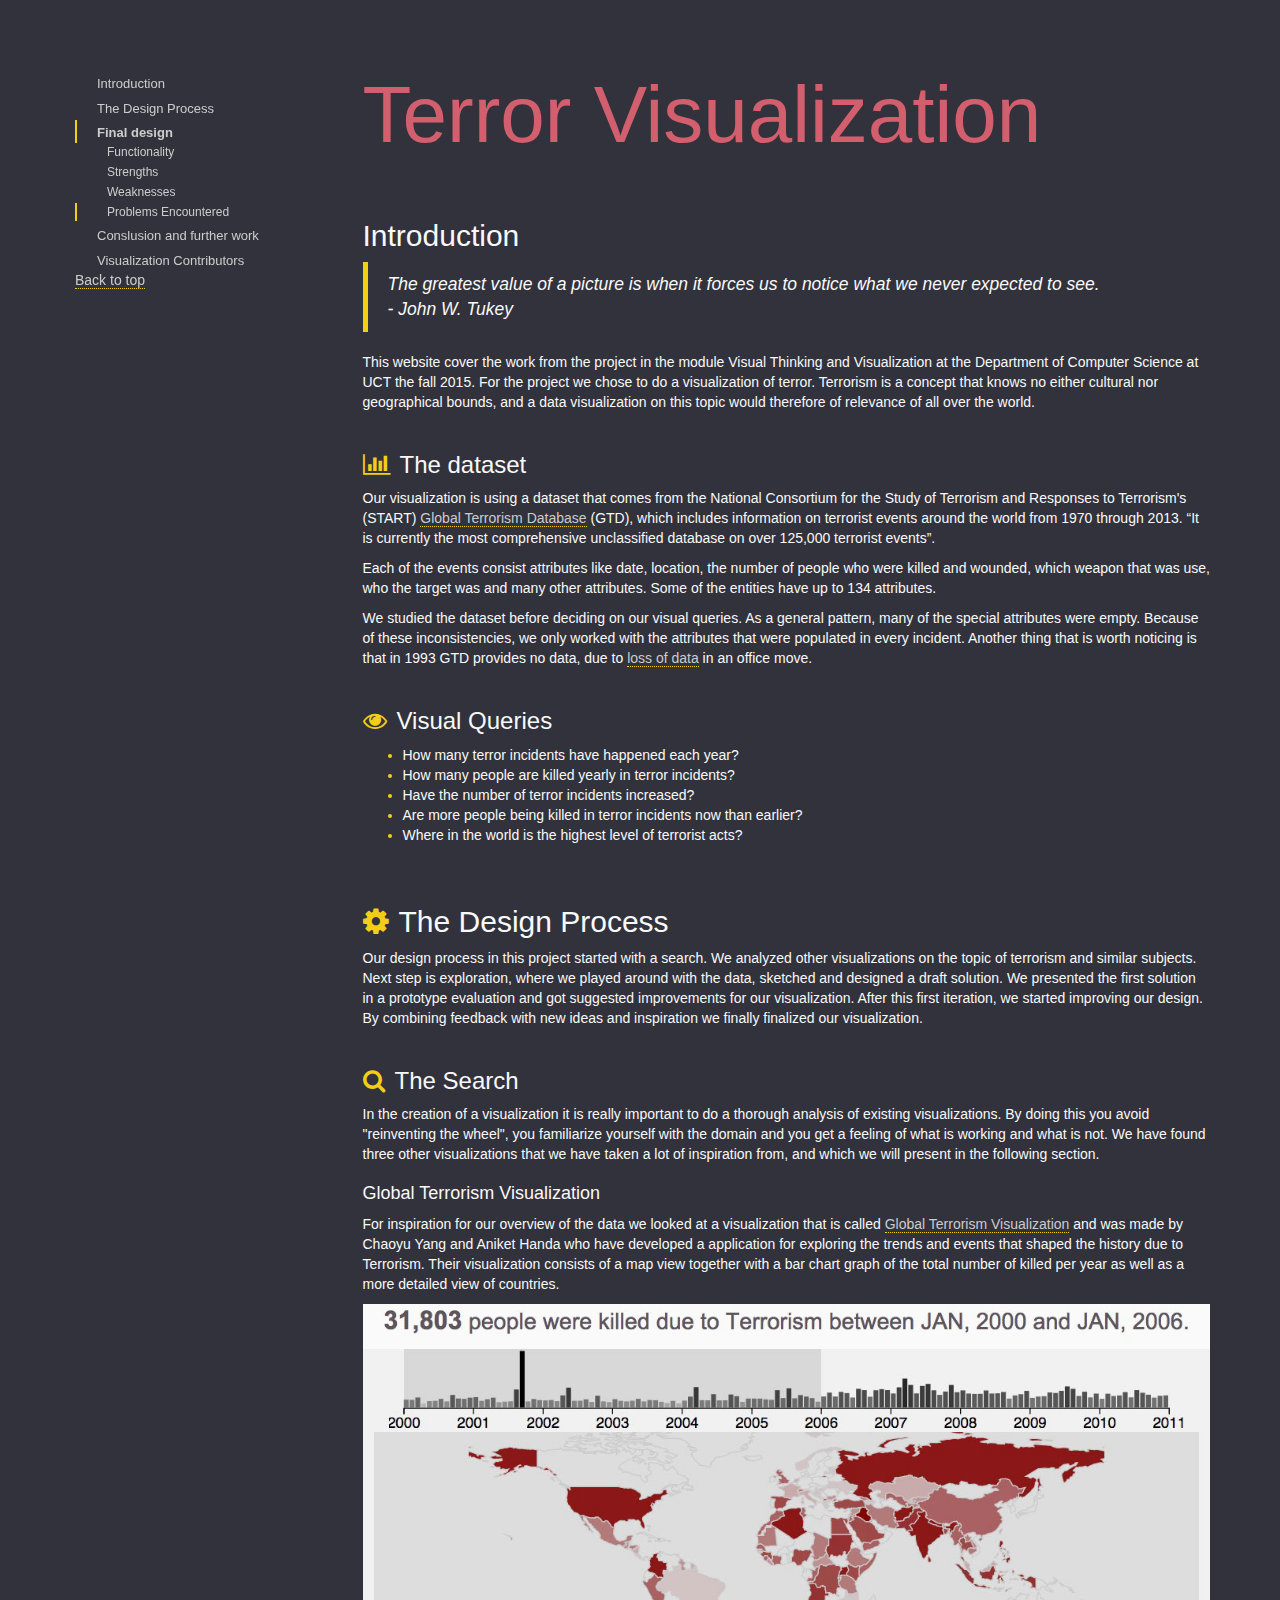
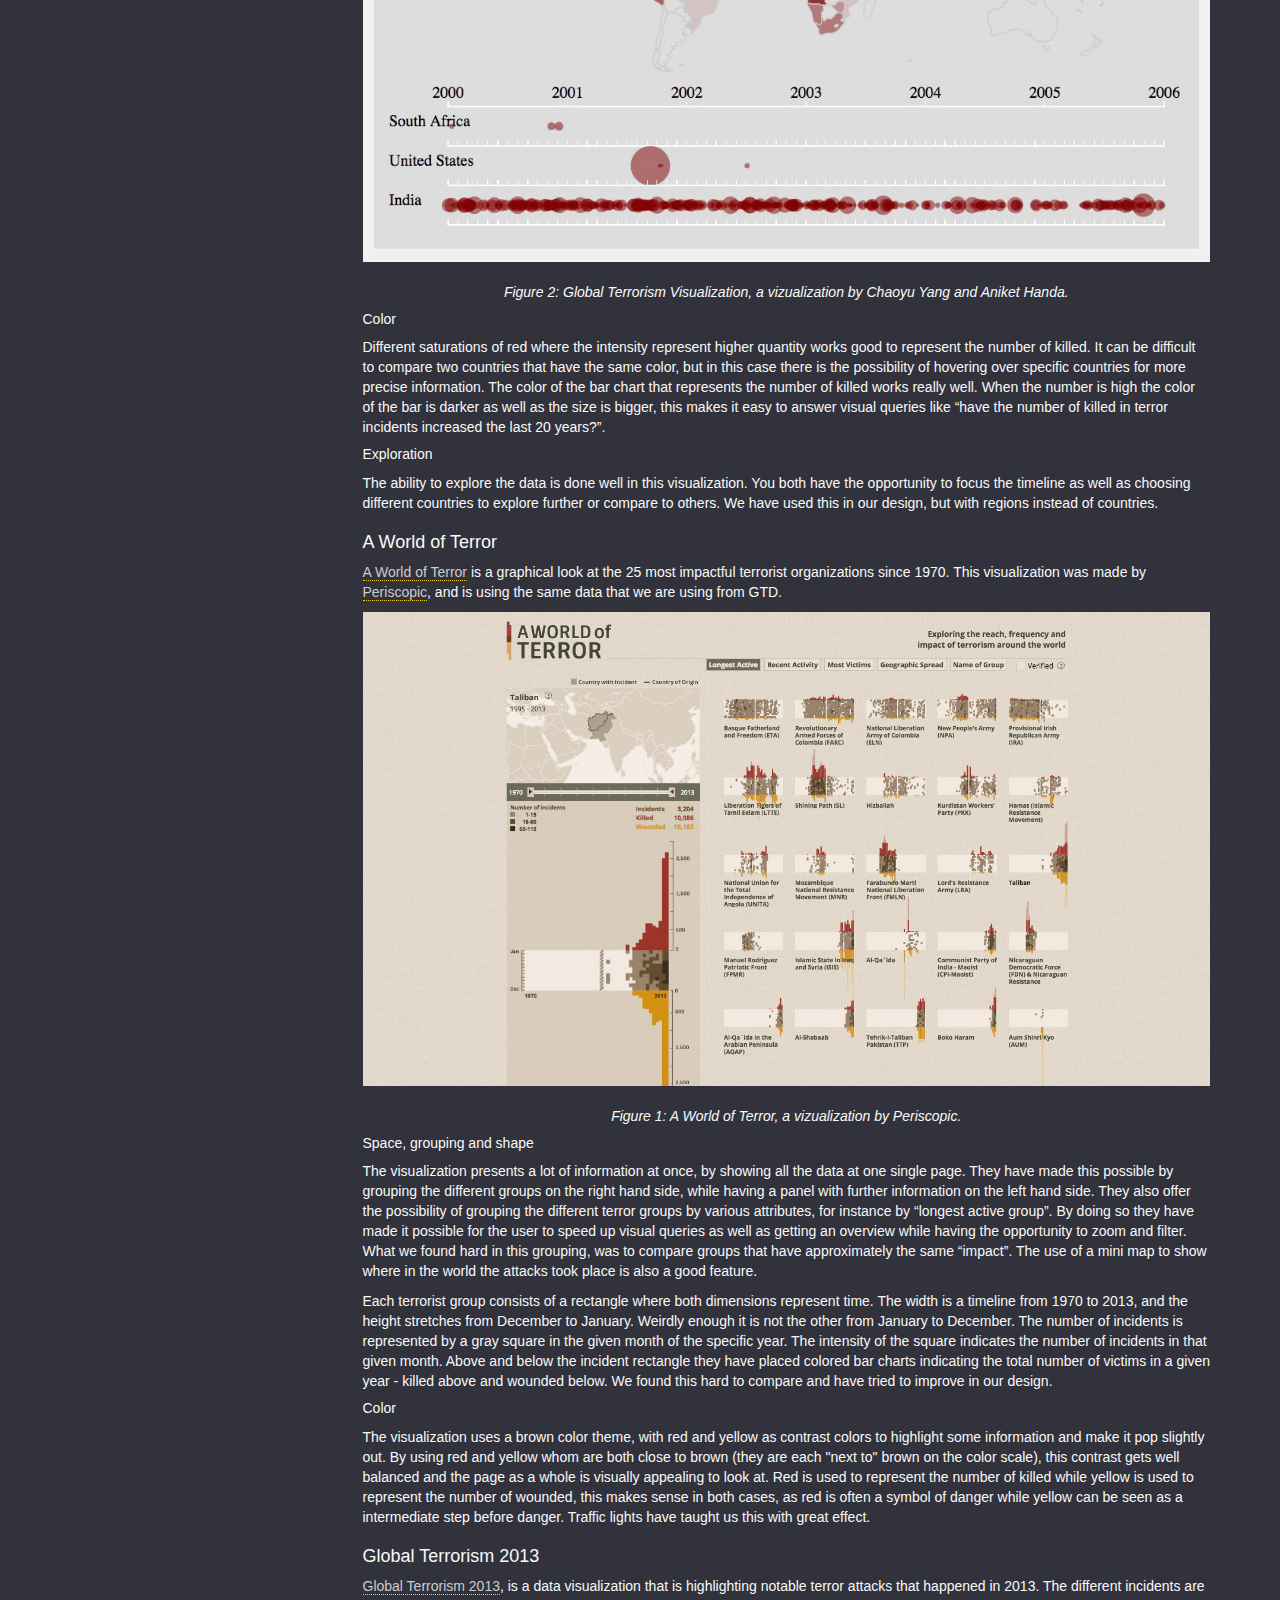
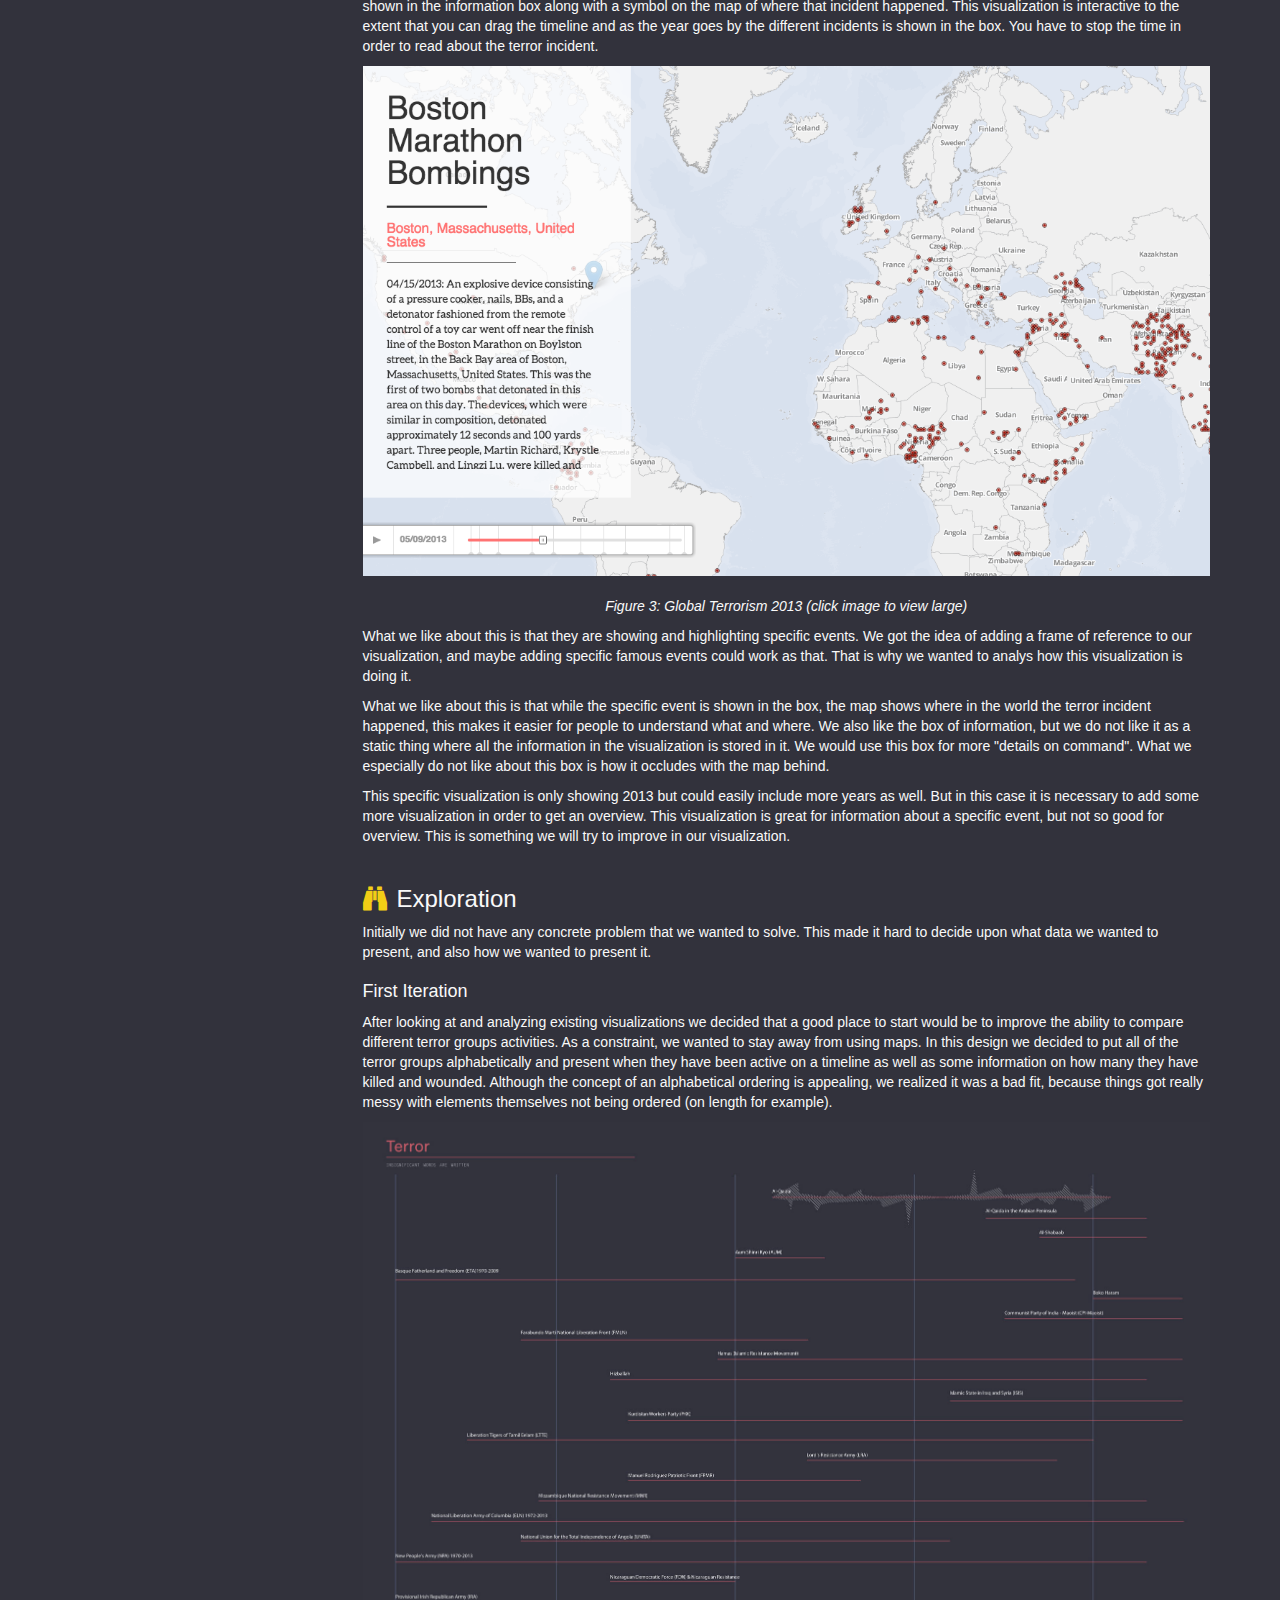
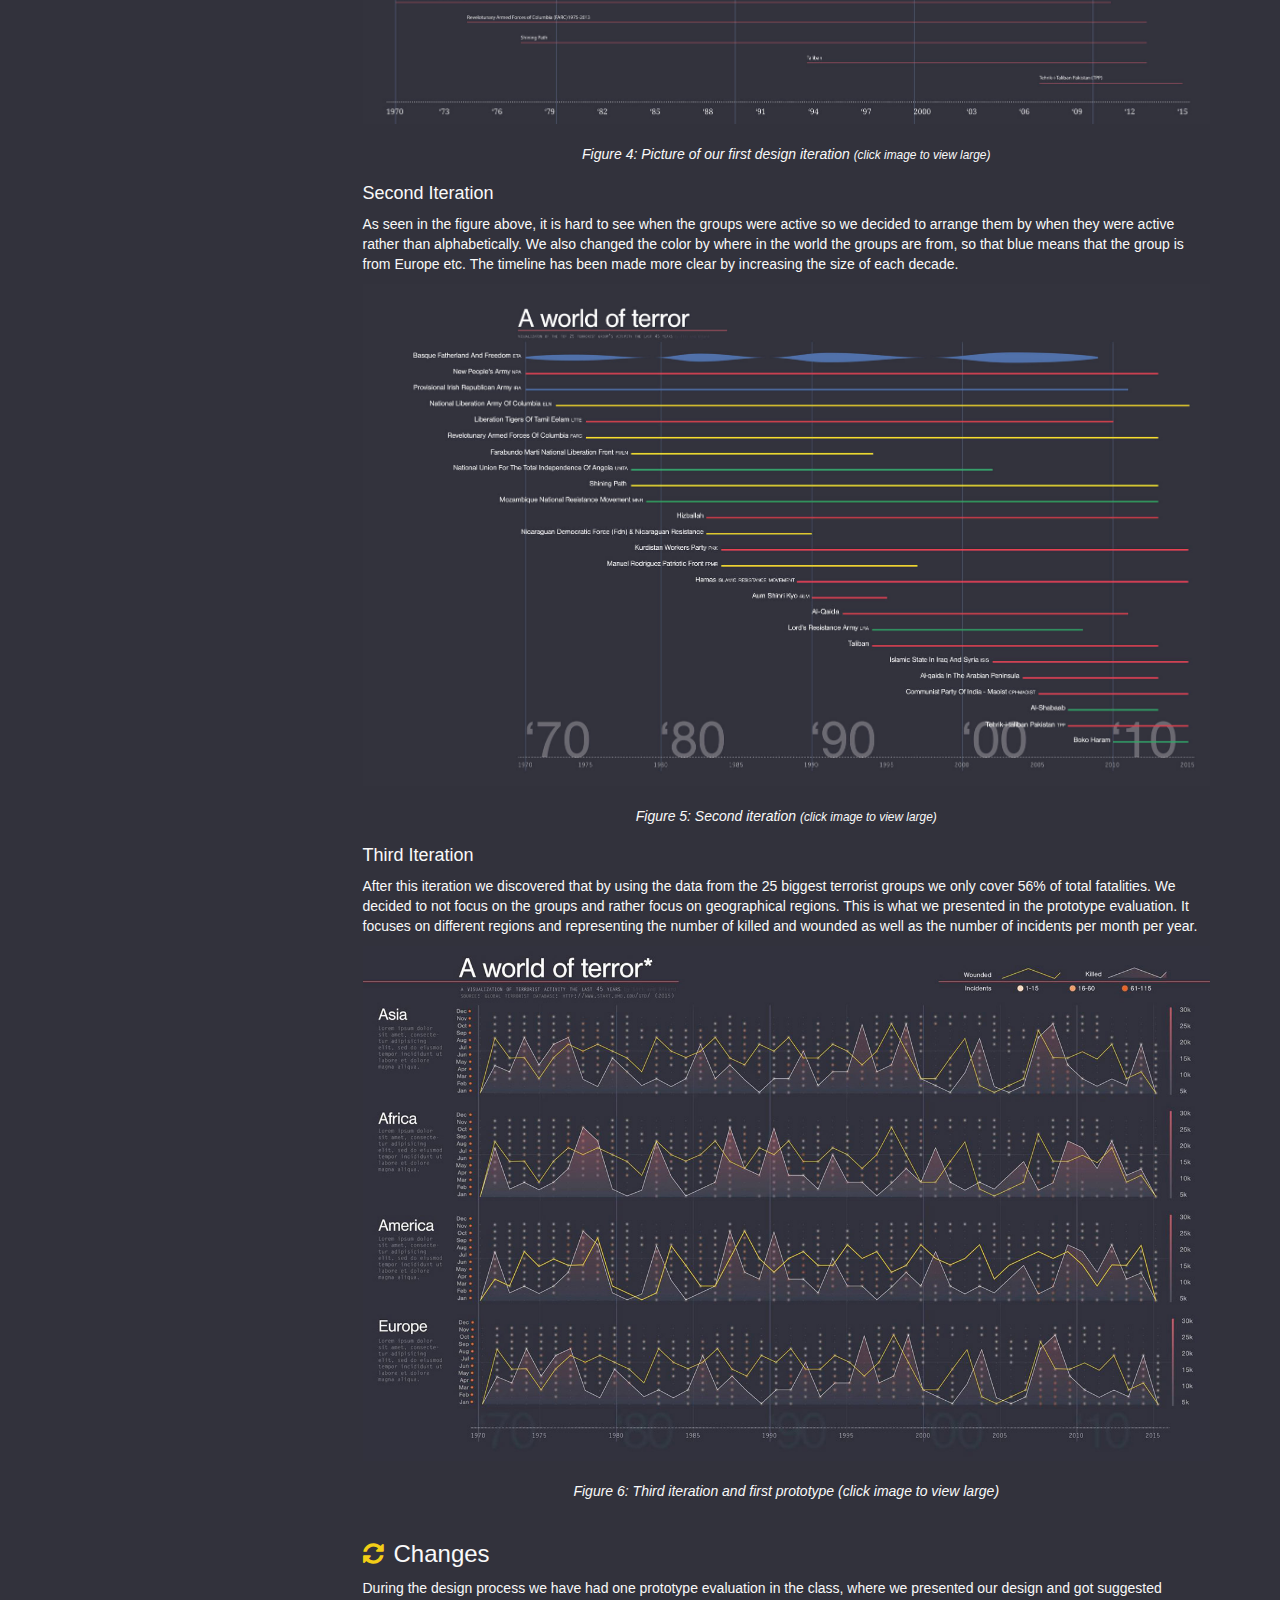
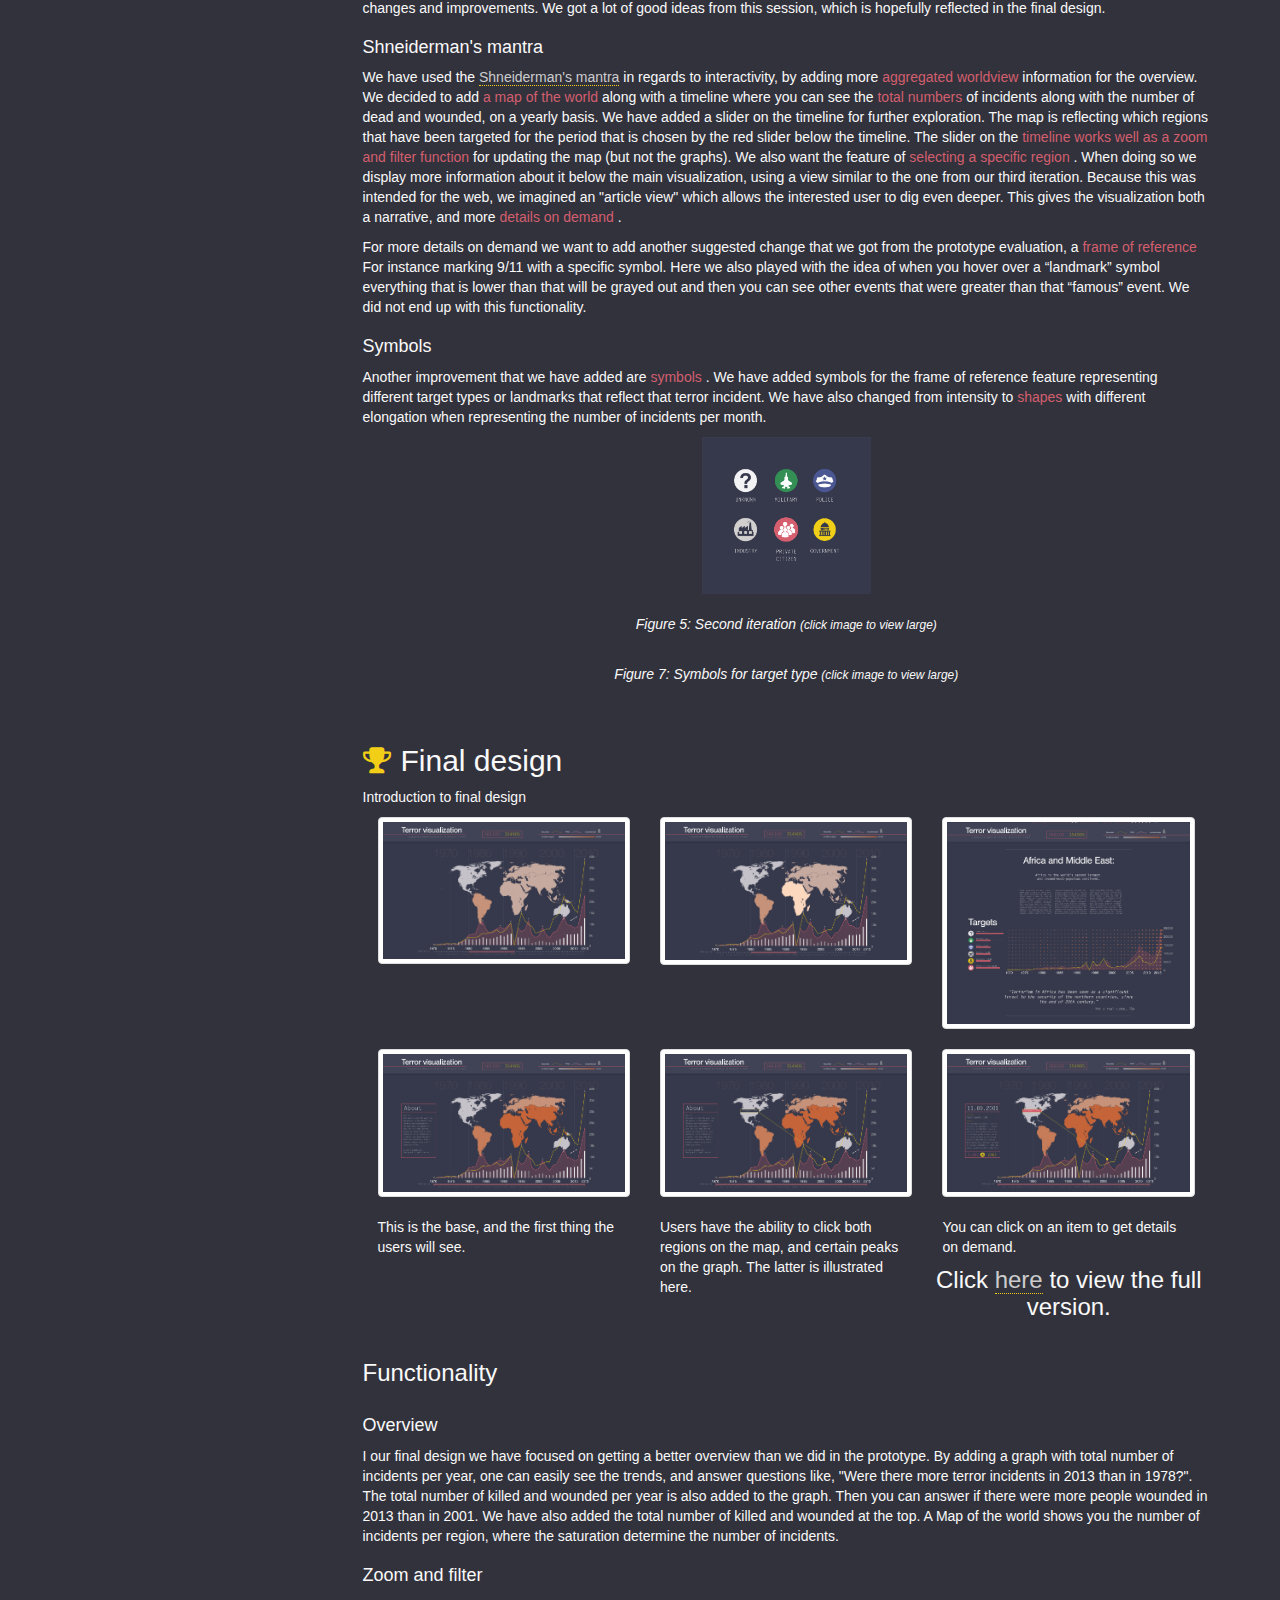
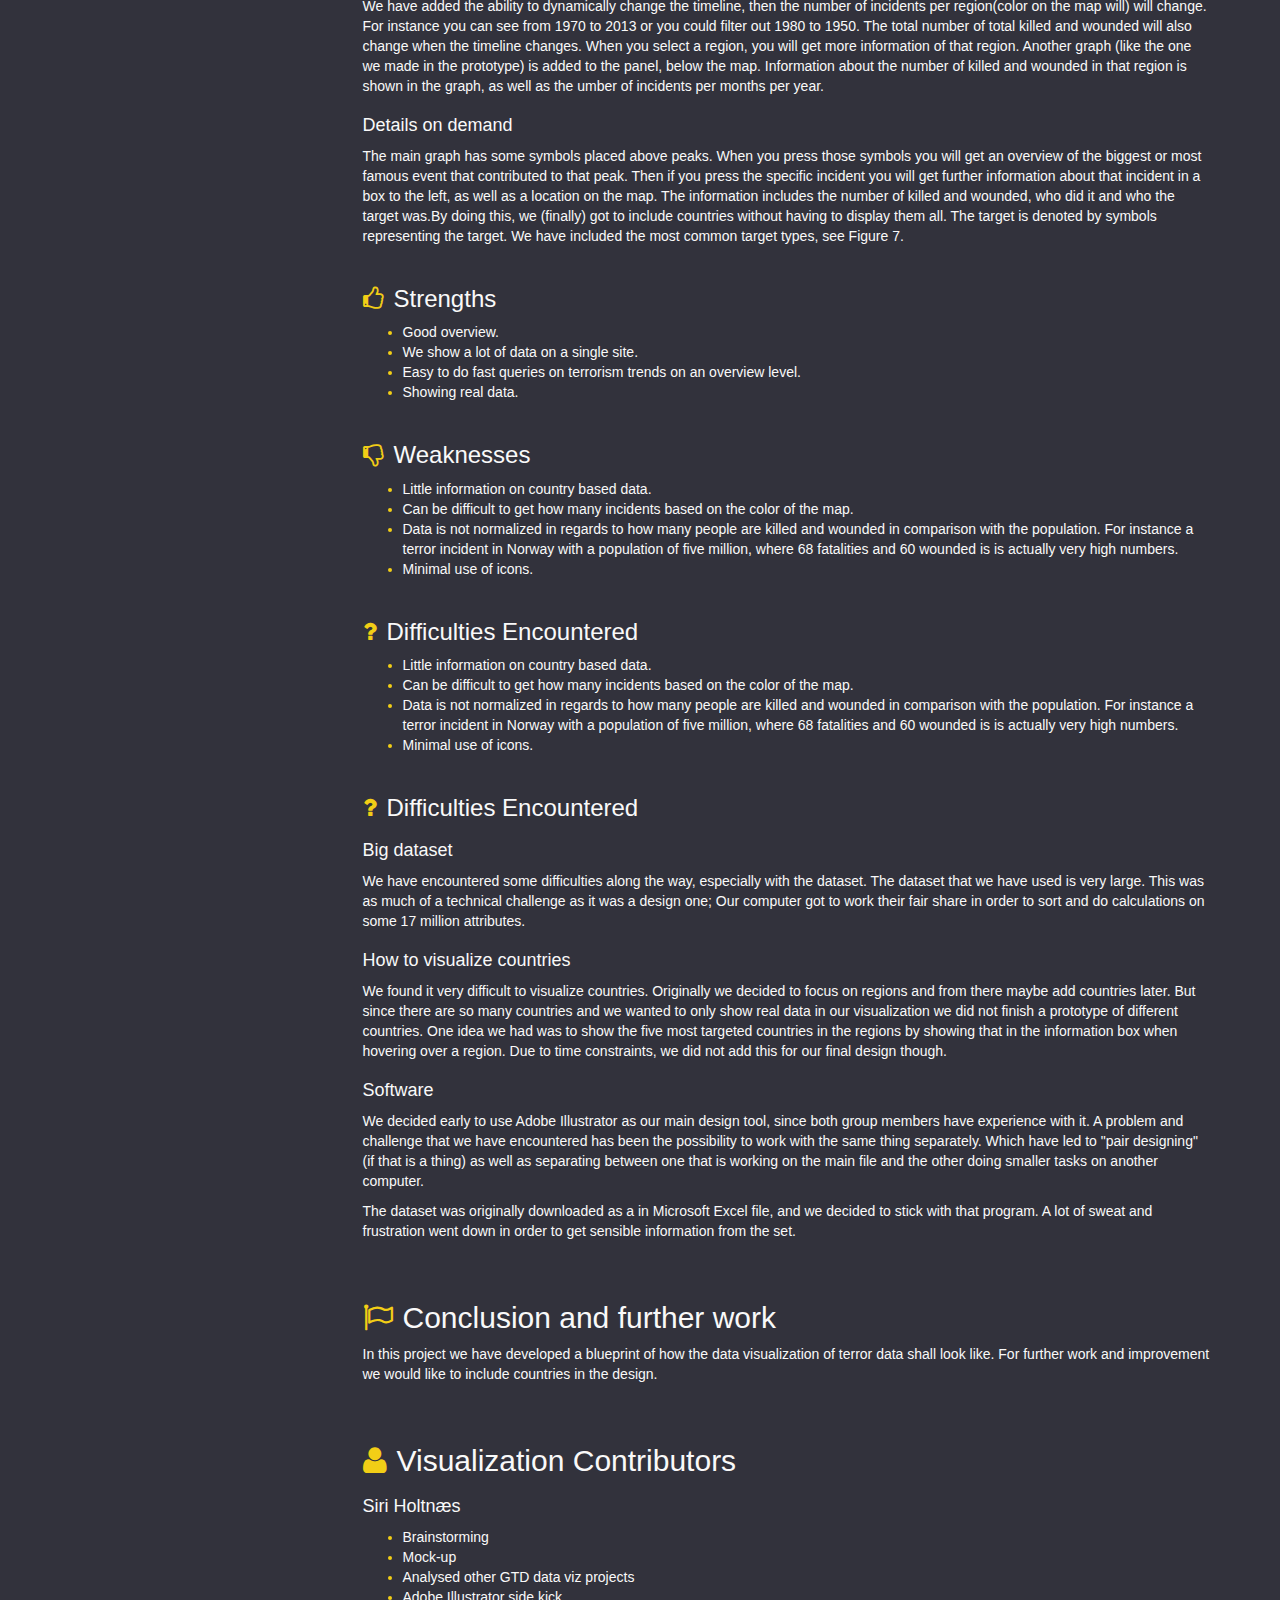
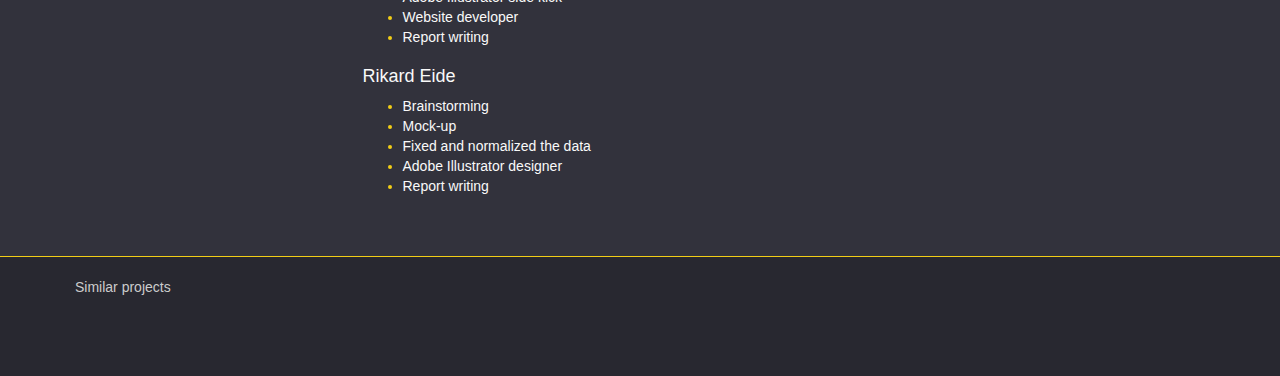
==== commit f64ce0de: "Siste endringer i index.html" ====
--- a/index.html
+++ b/index.html
@@ -61,13 +61,7 @@
                             <a href="#final">Final design</a>
                             <ul class="nav nav-stacked">
                                 <li><a href="#final-functionality">Functionality</a></li>
-                            </ul>
-                        </li>
-                        <li>
-                            <a href="#discussion">Discussion</a>
-                            <ul class="nav nav-stacked">
                                 <li><a href="#discussion-pros">Strengths</a></li>
-
                                 <li><a href="#discussion-cons">Weaknesses</a></li>
                                 <li><a href="#discussion-problems">Problems Encountered</a></li>
                             </ul>
@@ -109,10 +103,7 @@
                     Terrorism and Responses to Terrorism's (START) <a href="http://www.start.umd.edu/gtd">Global
                         Terrorism Database</a> (GTD), which includes information on terrorist events around the world
                     from 1970 through 2013. “It is currently the most comprehensive unclassified database on over
-                    125,000 terrorist events”
-                    <small><a
-                            href="#1">[1]</a></small>
-                    .
+                    125,000 terrorist events”.
                 <p/>
 
                 <p>Each of the events consist attributes like date, location, the number of people who were killed and
@@ -317,6 +308,7 @@
                     design and got suggested changes and improvements. We got a lot of good ideas from this session,
                     which is hopefully reflected in the final design.</p>
                 <h4 id="changes-mantra">Shneiderman's mantra</h4>
+
 
                 <p>We have used the <a href="http://www.infovis-wiki.net/index.php/Visual_Information-Seeking_Mantra">Shneiderman's
                     mantra</a> in regards to interactivity, by adding more
@@ -334,17 +326,16 @@
                     . When doing so we display more information about it below the main visualization, using a view
                     similar to the one from our third iteration. Because this was intended for the web, we imagined an
                     "article view" which allows the interested user to dig even deeper. This gives the visualization
-                    both a narrative, and more
-                    <span class="red">details on demand</span>
+                    both a narrative, and more <span class="red">details on demand</span>
                     .
                 </p>
+
+
 
                 <p>For more details on demand we want to add another suggested change that we got from the prototype
                     evaluation, a
                     <span class="red">frame of reference</span>
-                    . For instance marking 9/11 with a specific symbol. Here we also played with the idea of when you
-                    hover over a “landmark” symbol everything that is lower than that will be grayed out and then you
-                    can see other events that were greater than that “famous” event.
+                    For instance marking 9/11 with a specific symbol. Here we also played with the idea of when you hover over a “landmark” symbol everything that is lower than that will be grayed out and then you can see other events that were greater than that “famous” event. We did not end up with this functionality.
                 </p>
 
                 <h4 id="changes-symbols">Symbols</h4>
@@ -366,6 +357,8 @@
                     <small>(click image to view large)</small>
                 </i></p>
 
+                <p class="text-center"><i>Figure 7: Symbols for target type <small>(click image to view large)</small></i> </p>
+
 
                 <h2 id="final"><i class="fa fa-trophy"></i><span class="break"></span>Final design</h2>
 
@@ -423,48 +416,49 @@
 
                     <h3 id="final-functionality"></span>Functionality</h3>
 
-                    <h4>Overview</h4>
-
-                </div>
-
-
-                <p>Graph with total number of incidents per year.</p>
-
-                <p>Map of the world, where the saturation determine the number of incidents per region. </p>
-
-                <p>Total numbers of killed and wounded per year as well as total number.</p>
+
+                </div>
+
+                <h4>Overview</h4>
+                <p>I our final design we have focused on getting a better overview than we did in the prototype. By adding a graph with total number of incidents per year, one can easily see the trends, and answer questions like, "Were there more terror incidents in 2013 than in 1978?". The total number of killed and wounded per year is also added to the graph. Then you can answer if there were more people wounded in 2013 than in 2001. We have also added the total number of killed and wounded at the top. A Map of the world shows you the number of incidents per region, where the saturation determine the number of incidents.  </p>
 
                 <h4>Zoom and filter</h4>
 
-                <p>Ability to change the timeline, and the number of incidents per region(color on the map will) will
-                    change. The number of total killed and wounded will also change when the timeline changes. </p>
-
-                <p>Select region for more information of it. Information about number of killed and wounded in that
-                    region based on year. As well as number of incidents per per months per year. The graph of the
-                    region is added to the panel, below the map. </p>
+                <p>We have added the ability to dynamically change the timeline, then the number of incidents per region(color on the map will) will change. For instance you can see from 1970 to 2013 or you could filter out 1980 to 1950. The total number of total killed and wounded will also change when the timeline changes. When you select a region, you will get more information of that region. Another graph (like the one we made in the prototype) is added to the panel, below the map. Information about the number of killed and wounded in that region is shown in the graph, as well as the umber of incidents per months per year. </p>
 
                 <h4>Details on demand</h4>
 
-                <p>The main graph has some symbols placed above peaks. When you press those symbols you will get an
-                    overview of the biggest or most famous event that contributed to that peak. Then if you press the
-                    specific incident you will get further information about that incident in a box to the left. The
-                    information includes the number of killed and wounded, who did it and who the target was. By doing
-                    this, we (finally) get to include countries without having to display them all. The target is
-                    denoted by symbols representing the target. We have included the most common target types, see
-                    Figure X.</p>
-
-                <h2 id="discussion"><i class="fa fa-comments"></i><span class="break"></span>Discussion</h2>
-
-                <p>Introduction to comments</p>
+                <p>The main graph has some symbols placed above peaks. When you press those symbols you will get an overview of the biggest or most famous event that contributed to that peak. Then if you press the specific incident you will get further information about that incident in a box to the left, as well as a location on the map. The information includes the number of killed and wounded, who did it and who the target was.By doing this, we (finally) got to include countries without having to display them all. The target is denoted by symbols representing the target. We have included the most common target types, see Figure 7.</p>
+
 
                 <h3 id="discussion-pros"><i class="fa fa-thumbs-o-up"></i><span class="break"></span>Strengths</h3>
 
-                <p>list??</p>
+                <ul>
+                    <li><span>Good overview. </span></li>
+                    <li><span>We show a lot of data on a single site. </span></li>
+                    <li><span>Easy to do fast queries on terrorism trends on an overview level.  </span></li>
+                    <li><span>Showing real data. </span></li>
+                </ul>
 
                 <h3 id="discussion-cons"><i class="fa fa-thumbs-o-down"></i><span class="break"></span>Weaknesses</h3>
-
-                <h3 id="discussion-problems"><i class="fa fa-question"></i><span class="break"></span>Difficulties
+                <ul>
+                    <li><span>Little information on country based data. </span></li>
+                    <li><span>Can be difficult to get how many incidents based on the color of the map. </span></li>
+                    <li><span>Data is not normalized in regards to how many people are killed and wounded in comparison with the population. For instance a terror incident in Norway with a population of five million, where 68 fatalities and 60 wounded is is actually very high numbers. </span></li>
+                    <li><span>Minimal use of icons. </span></li>
+                </ul>
+
+
+                <h3 id="discussion-problems1"><i class="fa fa-question"></i><span class="break"></span>Difficulties
                     Encountered</h3>
+                <ul>
+                    <li><span>Little information on country based data. </span></li>
+                    <li><span>Can be difficult to get how many incidents based on the color of the map. </span></li>
+                    <li><span>Data is not normalized in regards to how many people are killed and wounded in comparison with the population. For instance a terror incident in Norway with a population of five million, where 68 fatalities and 60 wounded is is actually very high numbers. </span></li>
+                    <li><span>Minimal use of icons. </span></li>
+                </ul>
+
+                <h3 id="discussion-problems"><i class="fa fa-question"></i><span class="break"></span>Difficulties Encountered</h3>
 
                 <h4>Big dataset</h4>
 
@@ -494,30 +488,35 @@
                     program. A lot of sweat and frustration went down in order to get sensible information from the
                     set.</p>
 
-                <h4>Symbols</h4>
-
-
-                <h2 id="conclusion"><i class="fa fa-flag-o"></i><span class="break"></span>Conclusion and further work
-                </h2>
-
-                <h2 id="contributors"><i class="fa fa-user"></i><span class="break"></span>Visualization Contributors
-                </h2>
+
+                <h2 id="conclusion"><i class="fa fa-flag-o"></i><span class="break"></span>Conclusion and further work</h2>
+
+                <p>In this project we have developed a blueprint of how the data visualization of terror data shall look like. For further work and improvement we would like to include countries in the design.  </p>
+
+                <h2 id="contributors"><i class="fa fa-user"></i><span class="break"></span>Visualization Contributors</h2>
 
                 <h4>Siri Holtnæs</h4>
                 <ul>
-                    <li><span>x</span></li>
-                    <li><span>y</span></li>
-                    <li><span>z</span></li>
+                    <li><span>Brainstorming</span></li>
+                    <li><span>Mock-up</span></li>
+                    <li><span>Analysed other GTD data viz projects</span></li>
+                    <li><span>Adobe Illustrator side kick</span></li>
+                    <li><span>Website developer</span></li>
+                    <li><span>Report writing</span></li>
+
                 </ul>
 
                 <h4>Rikard Eide</h4>
                 <ul>
-                    <li><span>æ</span></li>
-                    <li><span>ø</span></li>
-                    <li><span>å</span></li>
+                    <li><span>Brainstorming</span></li>
+                    <li><span>Mock-up</span></li>
+                    <li><span>Fixed and normalized the data</span></li>
+                    <li><span>Adobe Illustrator designer</span></li>
+                    <li><span>Report writing</span></li>
                 </ul>
 
-                </p></div><!-- /.col-xs-12 main -->
+                </p>
+            </div><!-- /.col-xs-12 main -->
         </div><!--/.row-->
     </div><!--/.container-->
 </div><!--/.page-container-->
